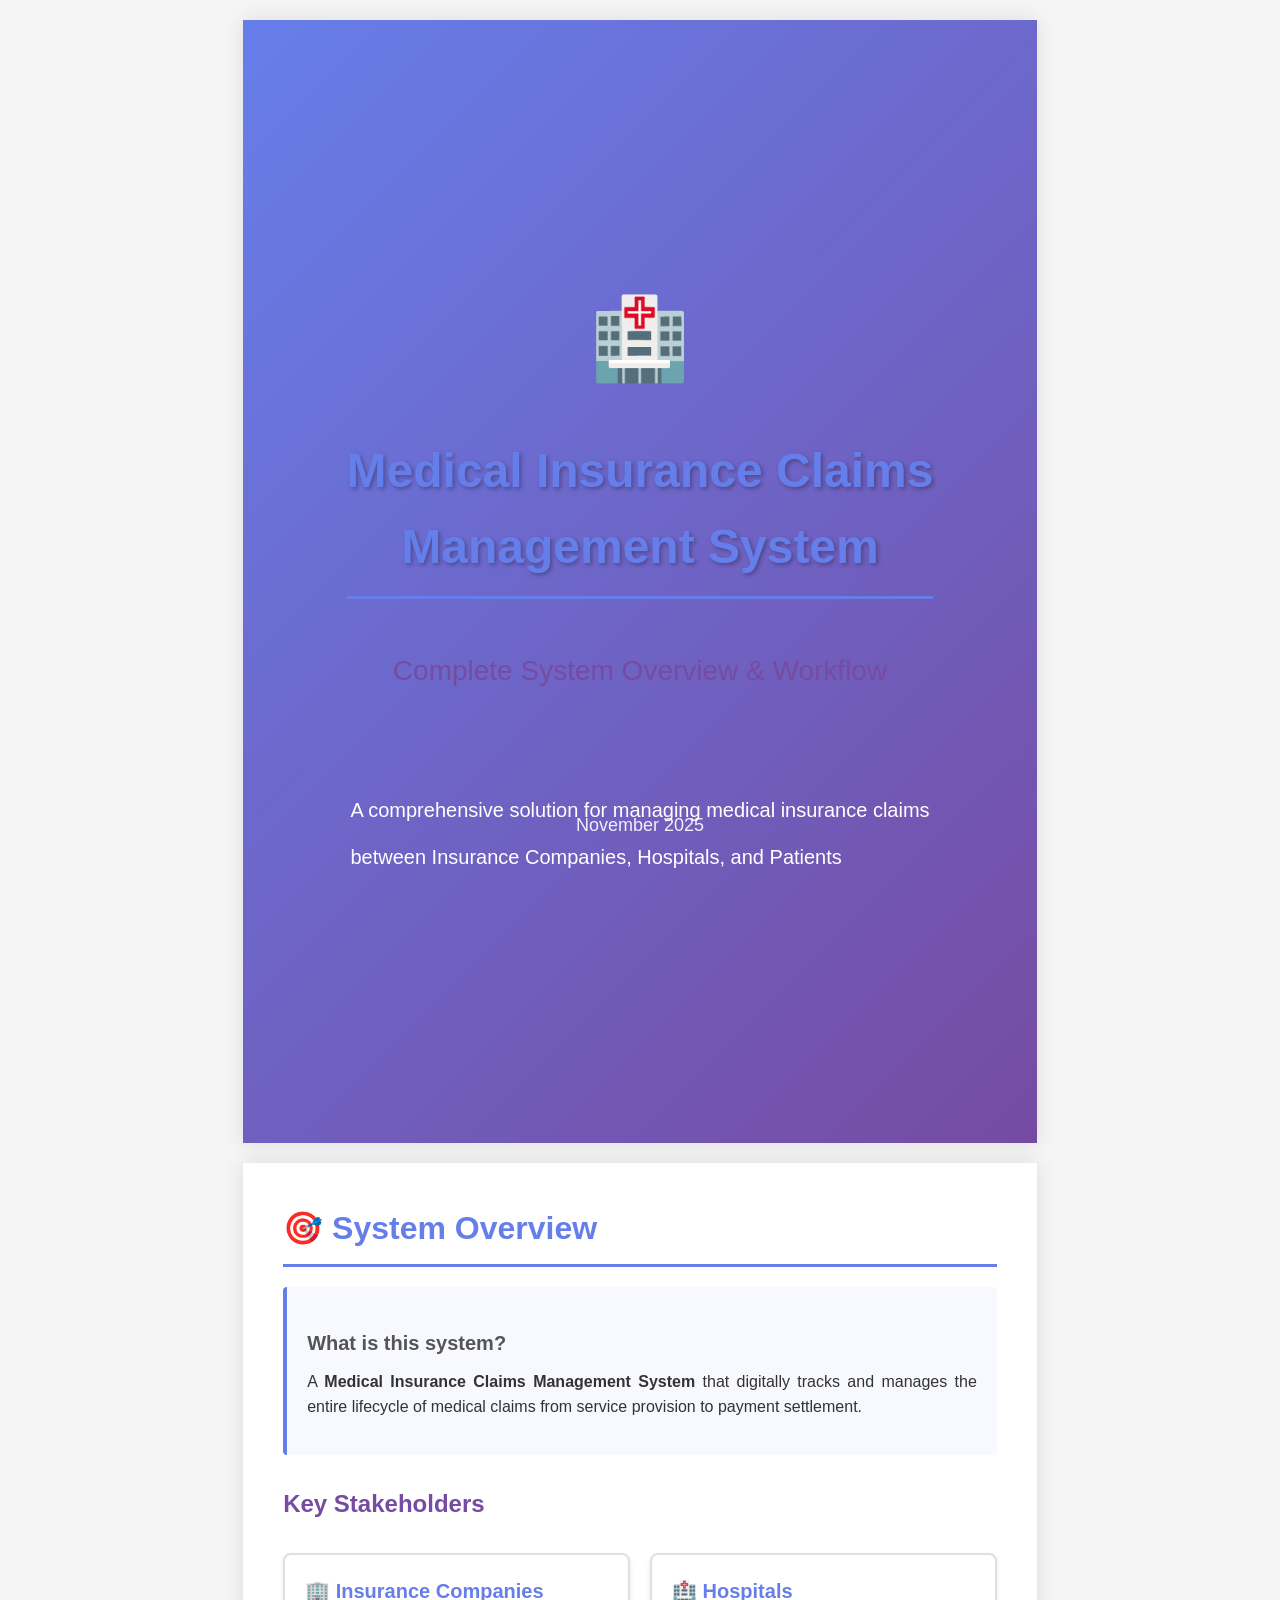
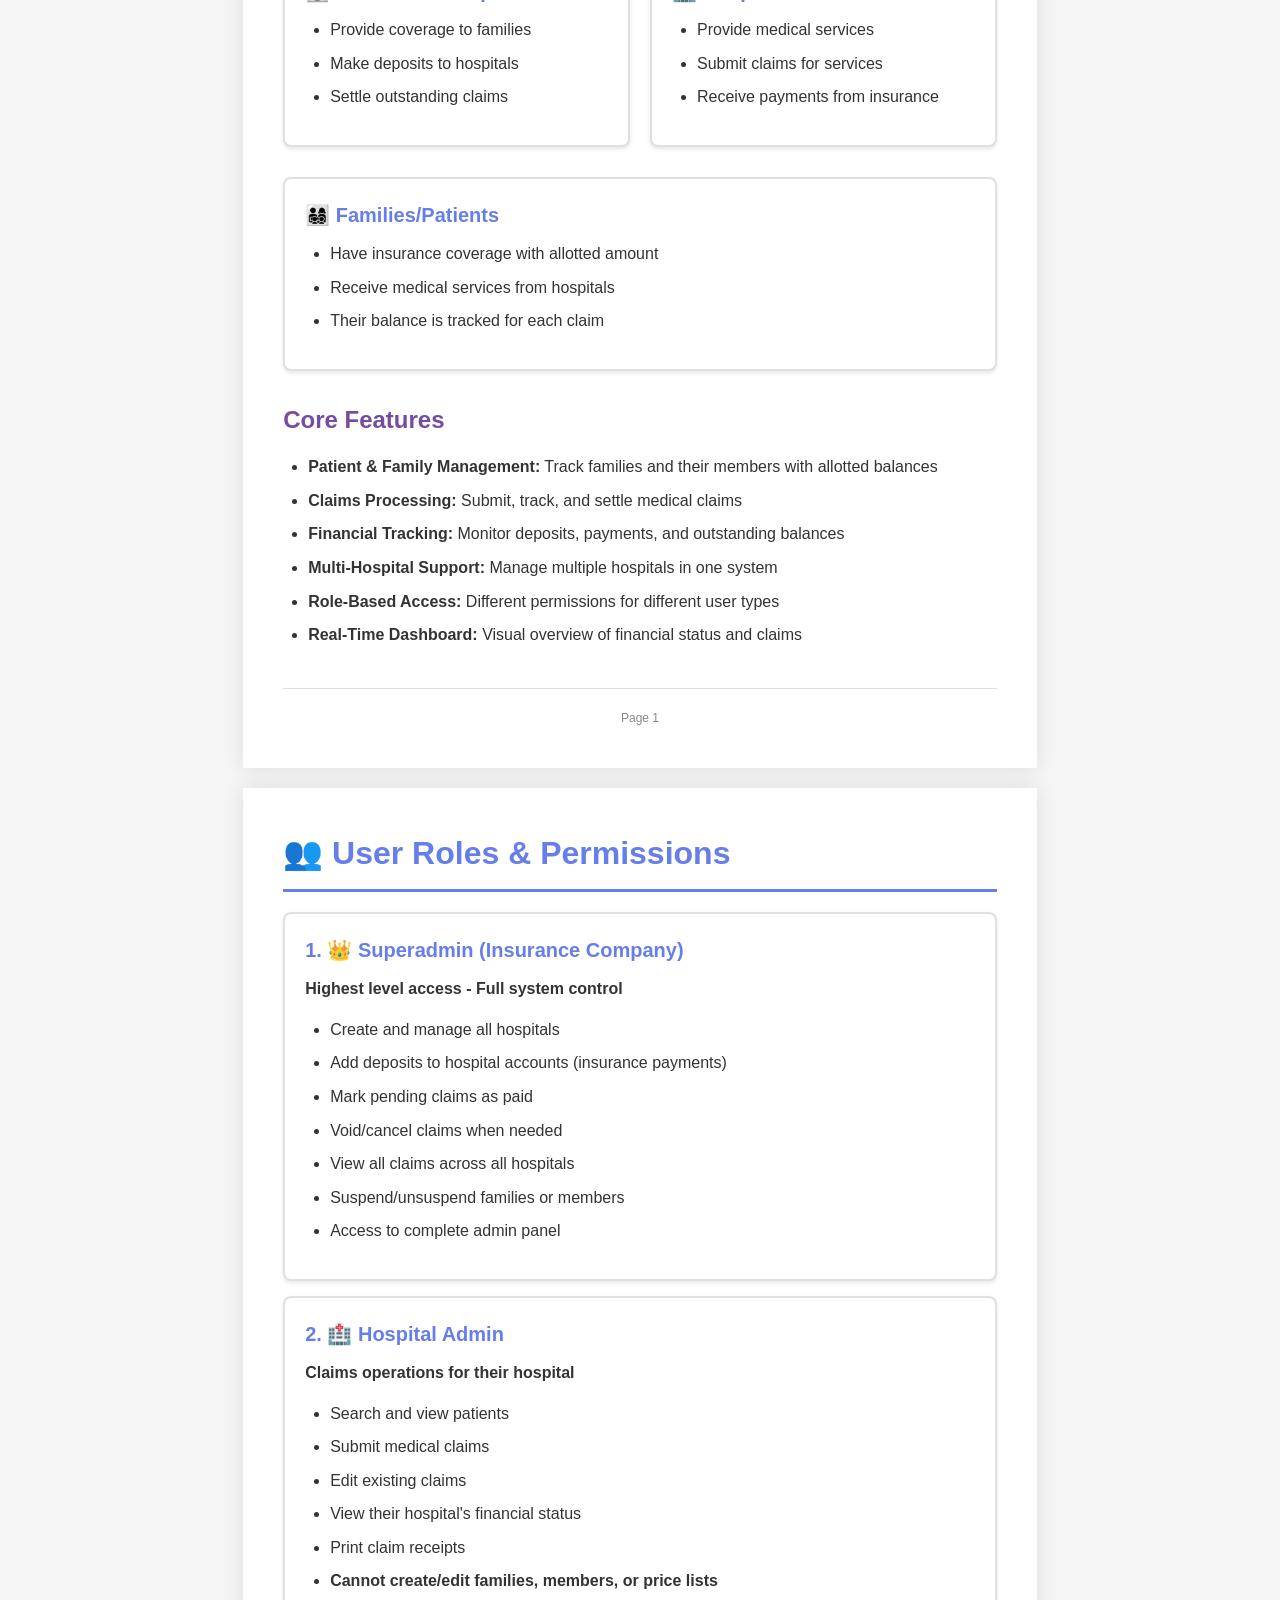
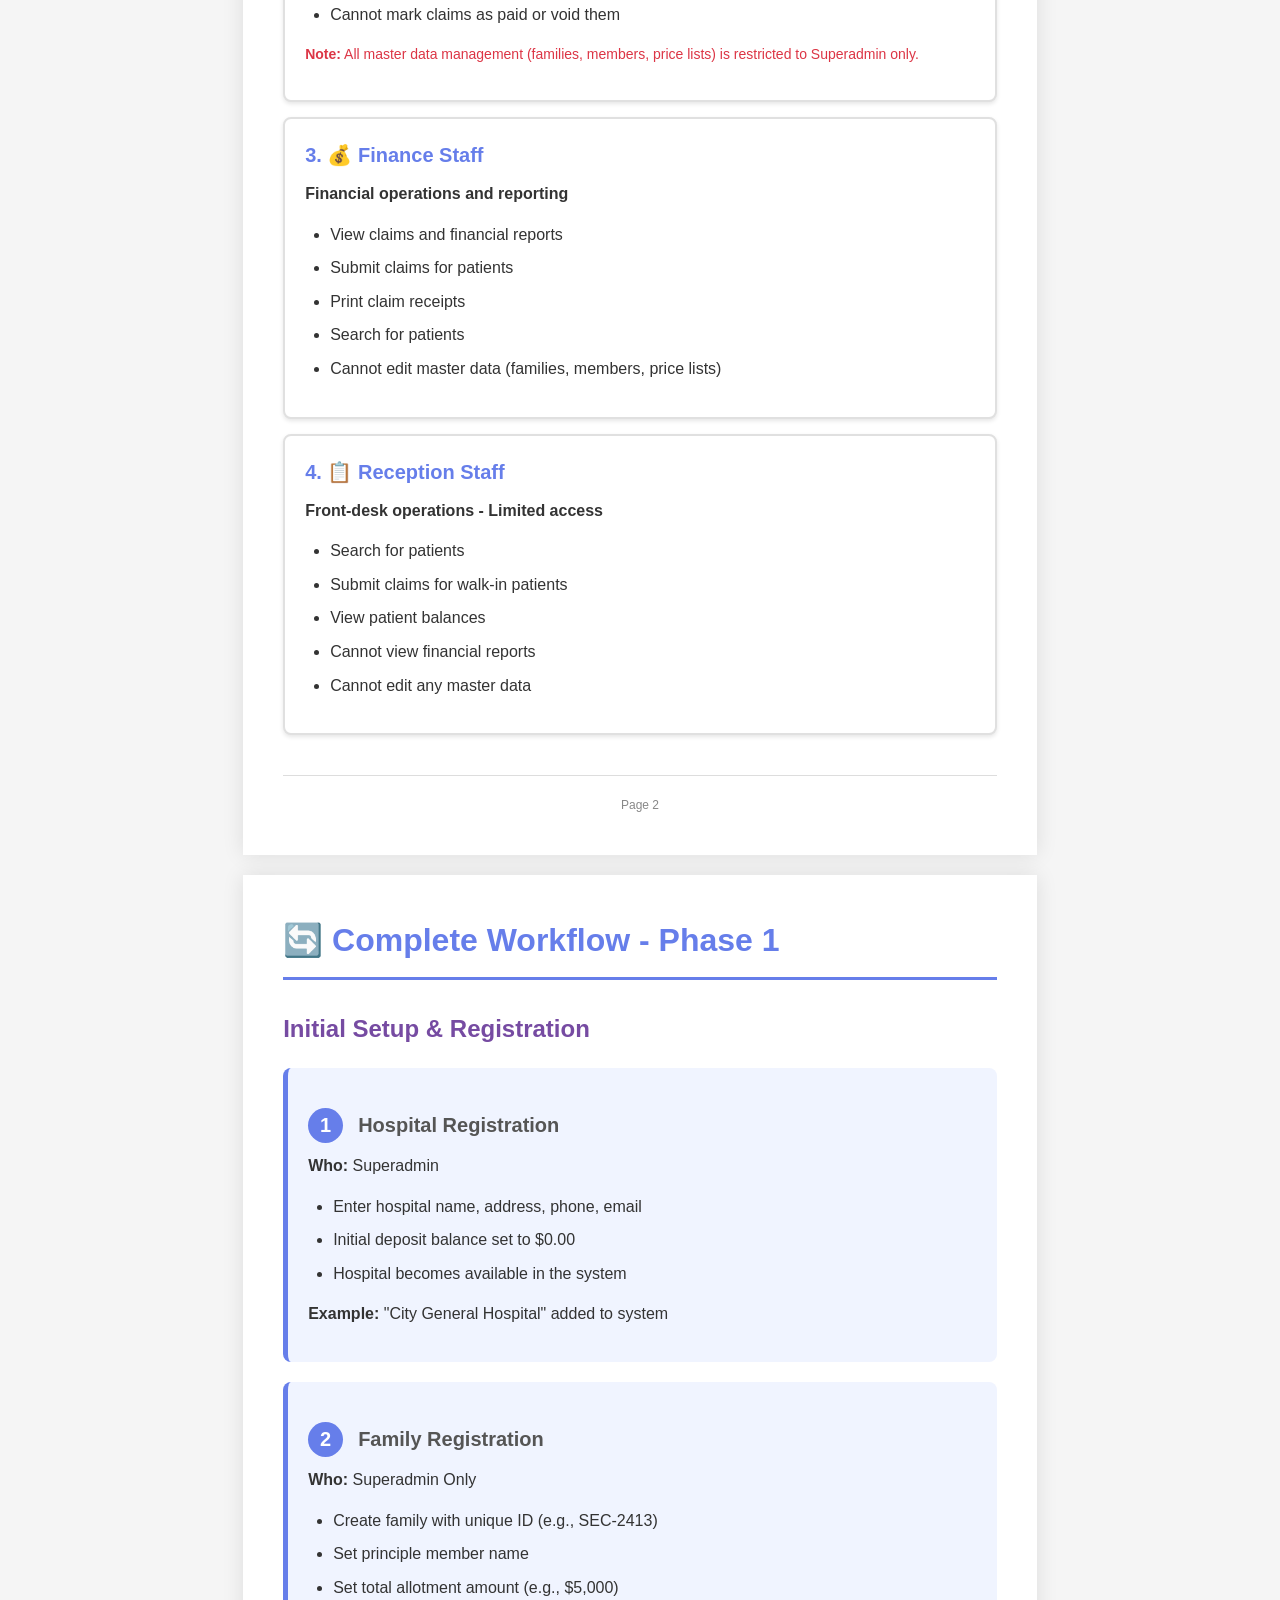
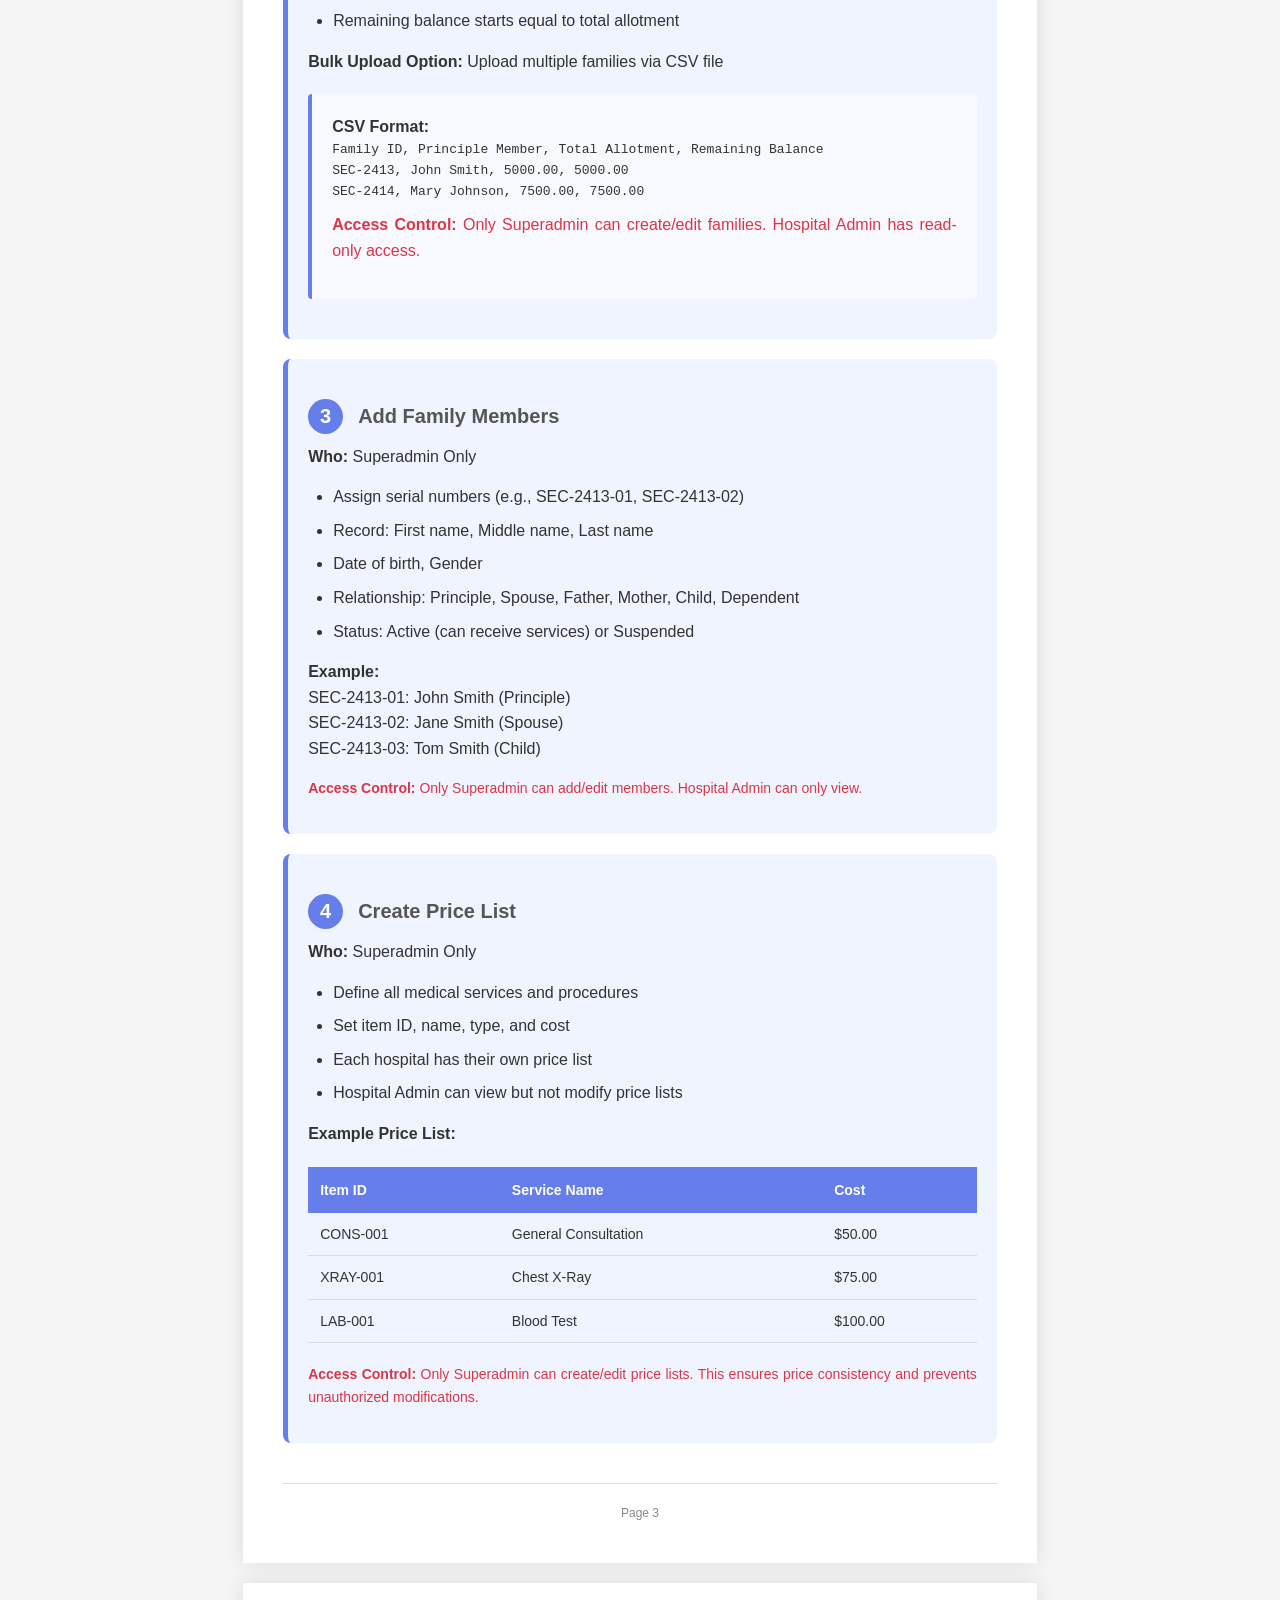
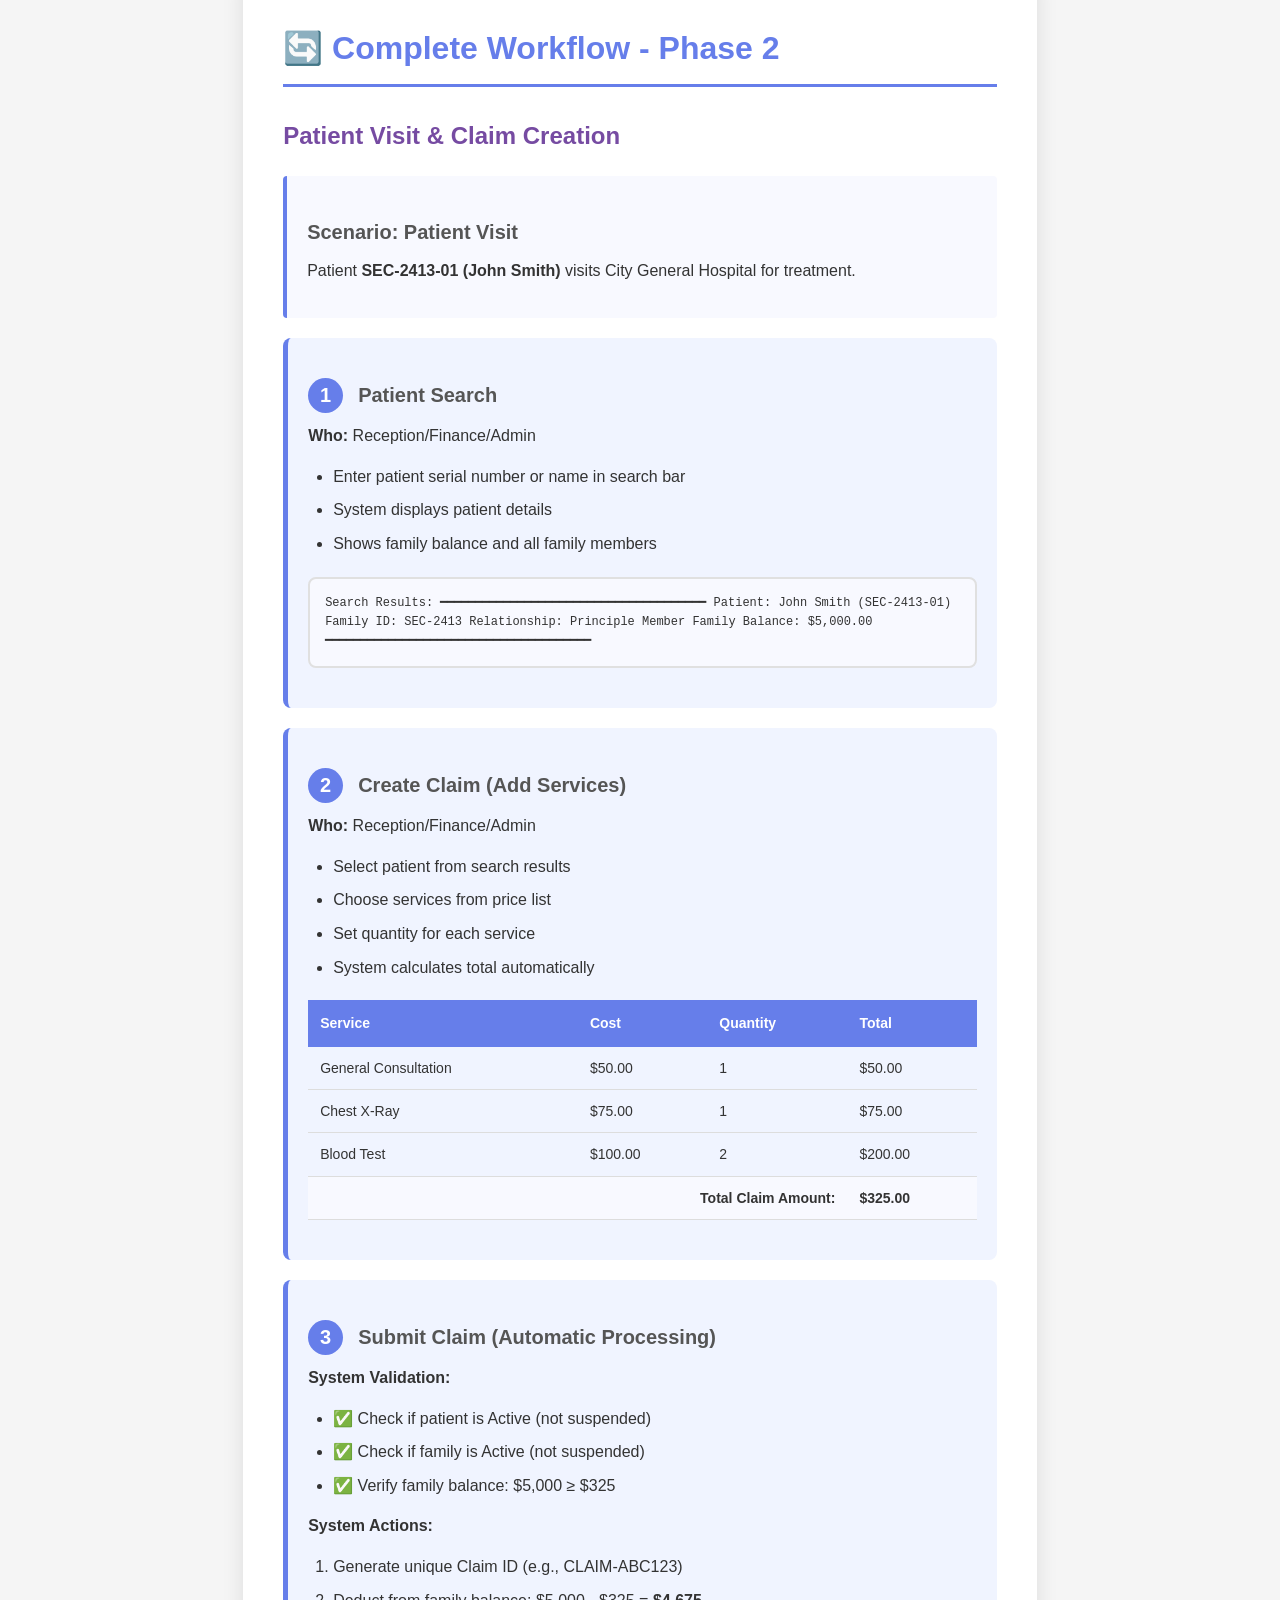
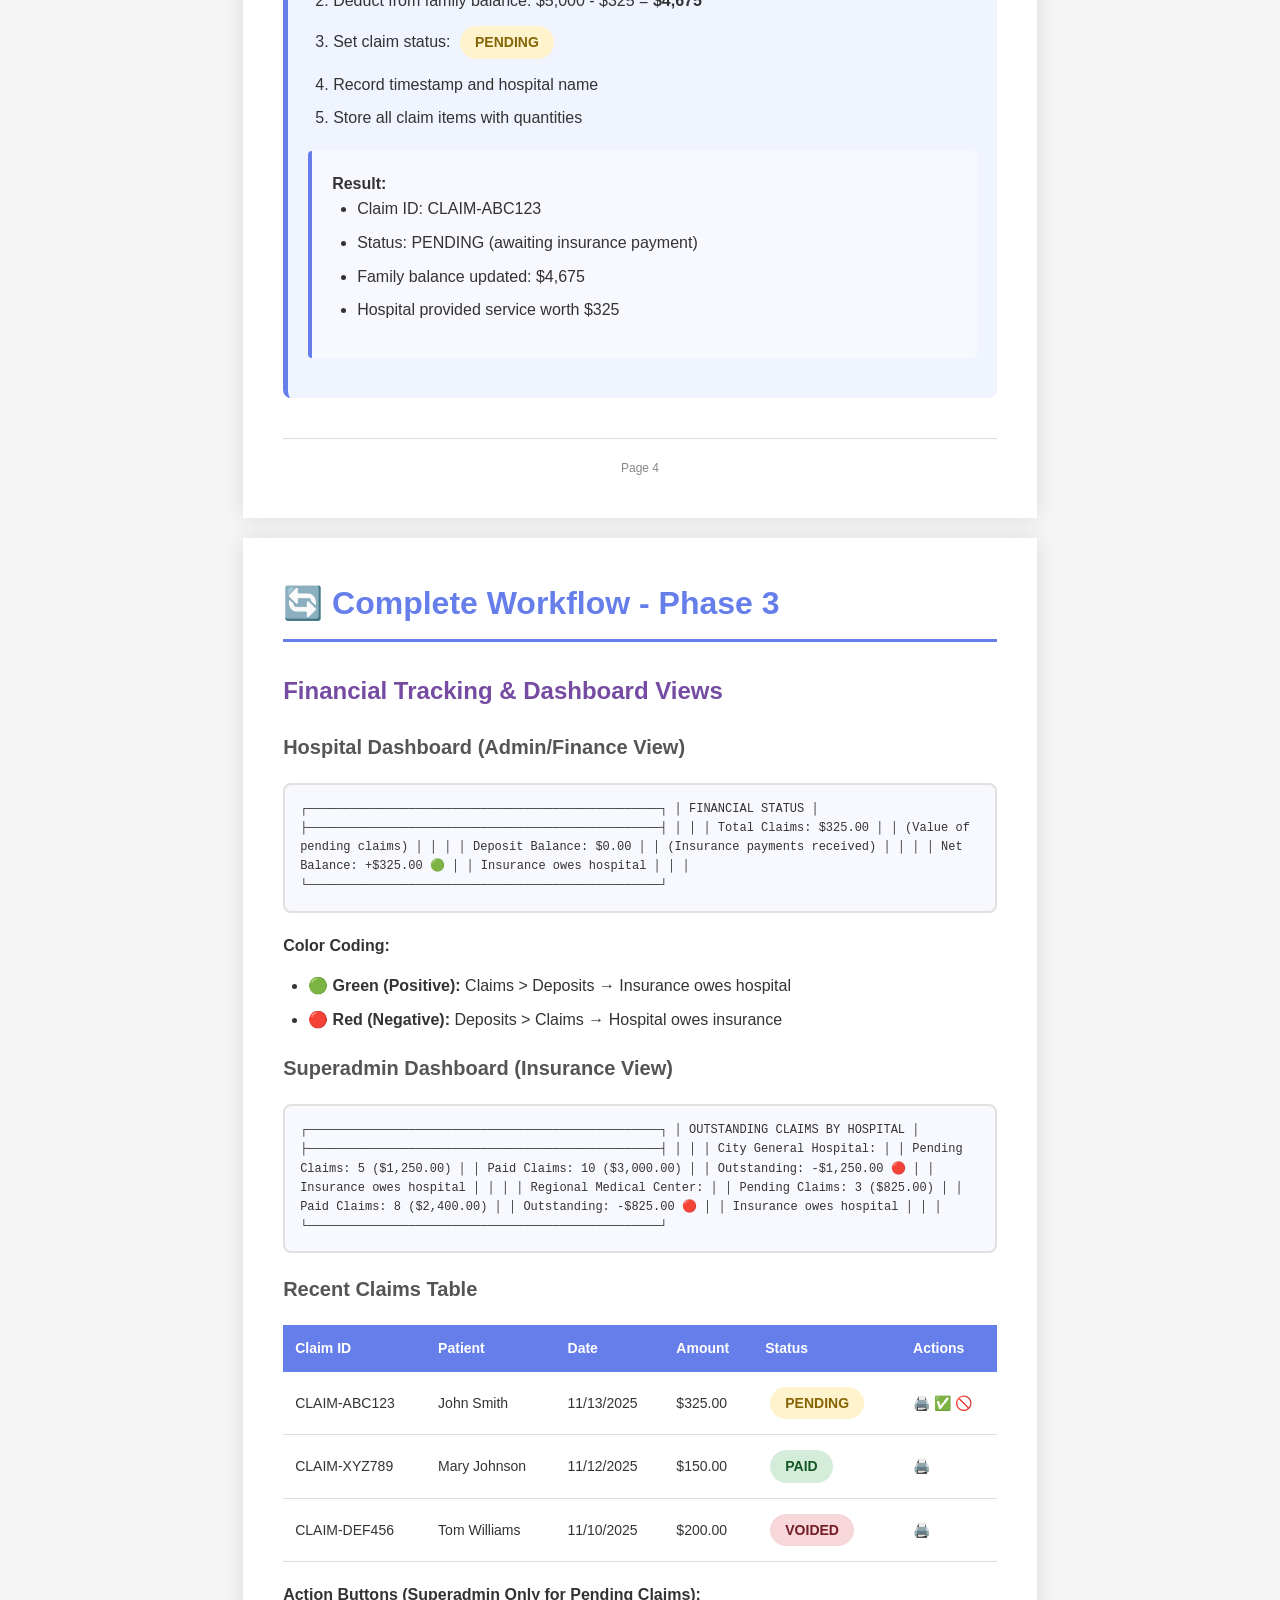
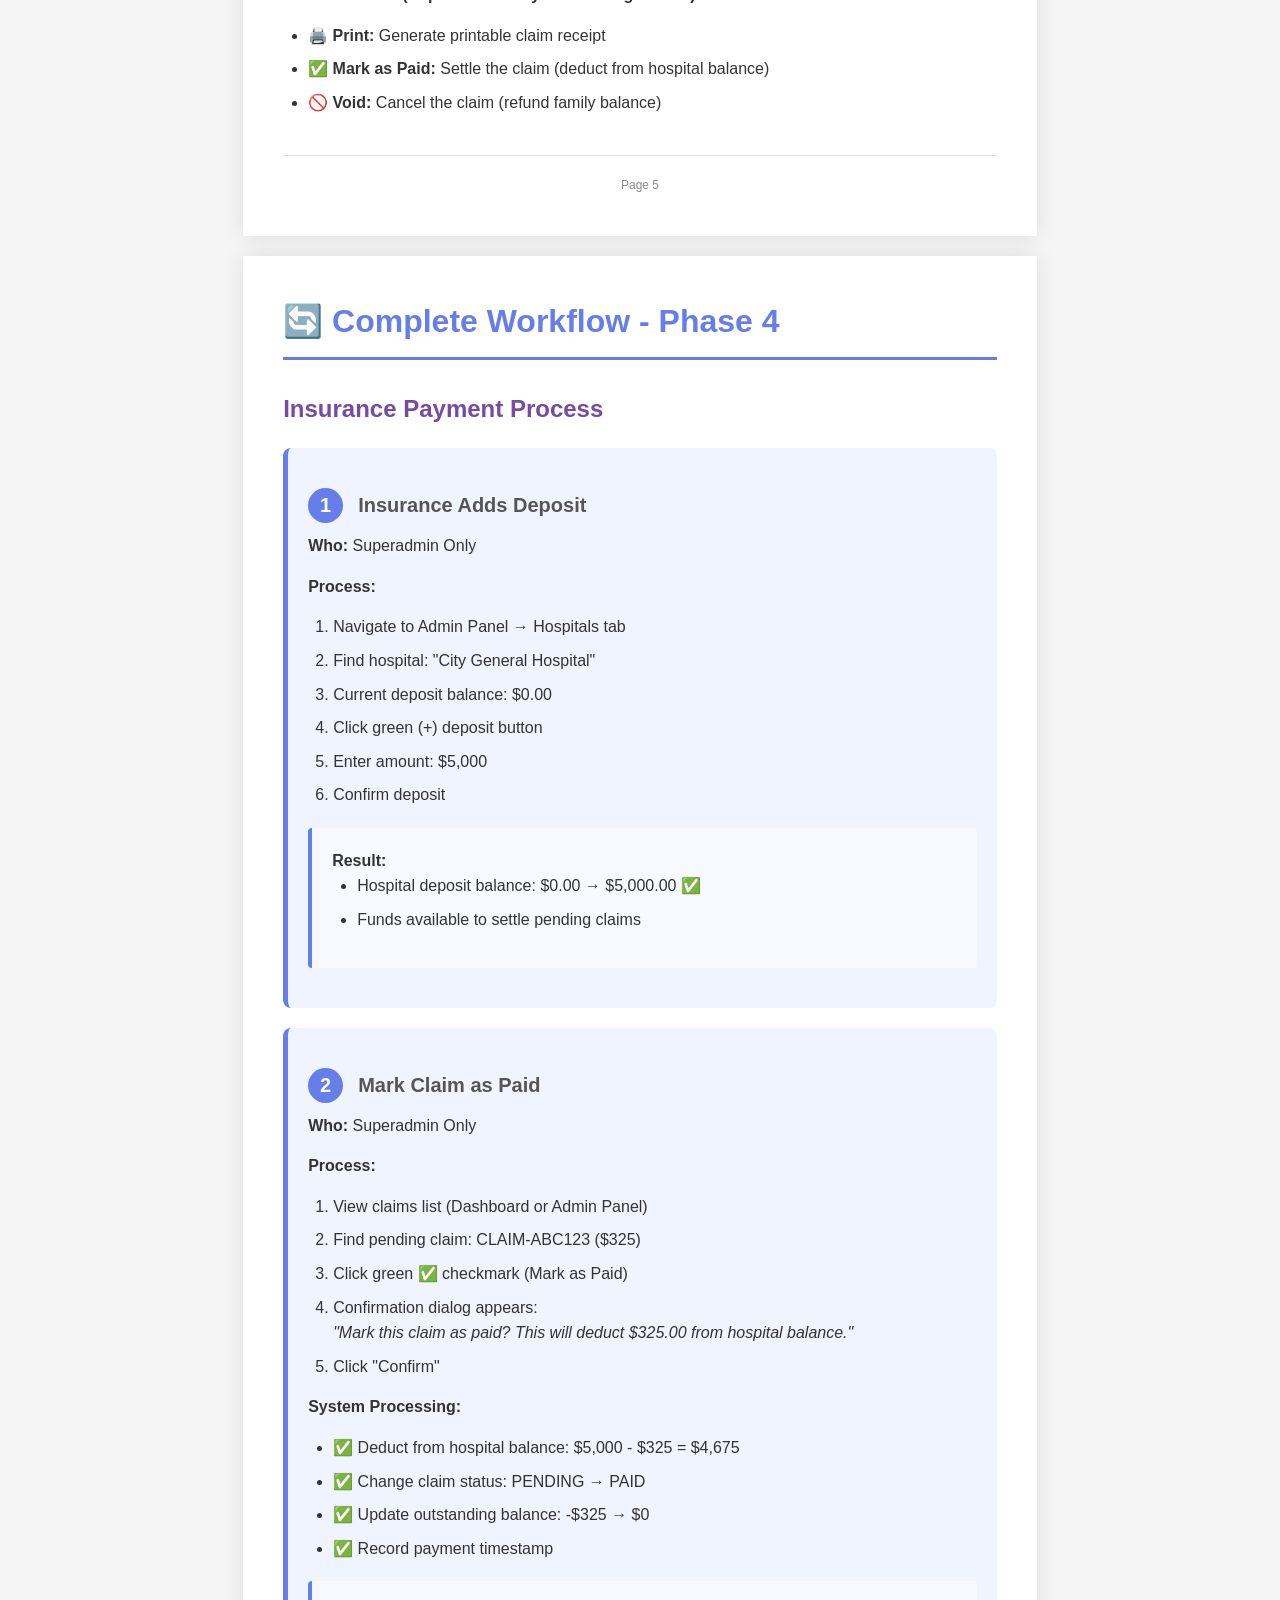
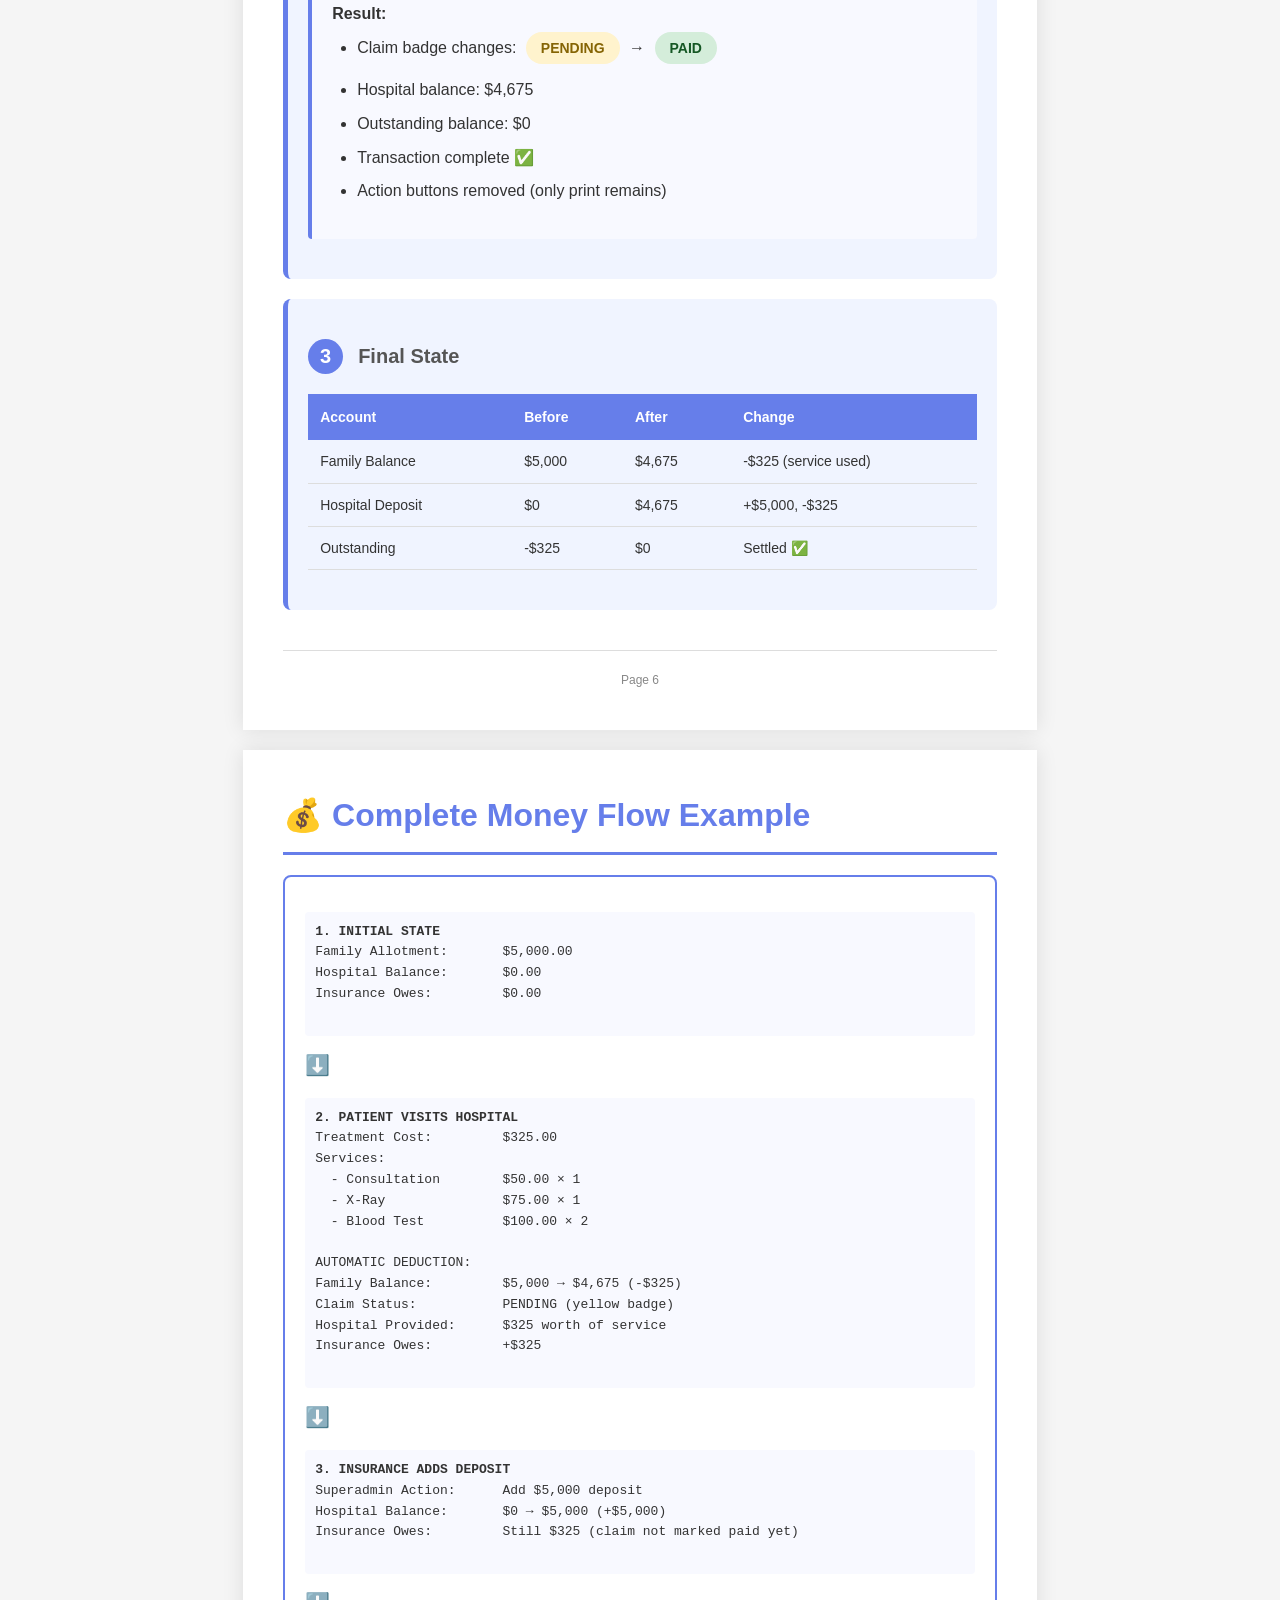
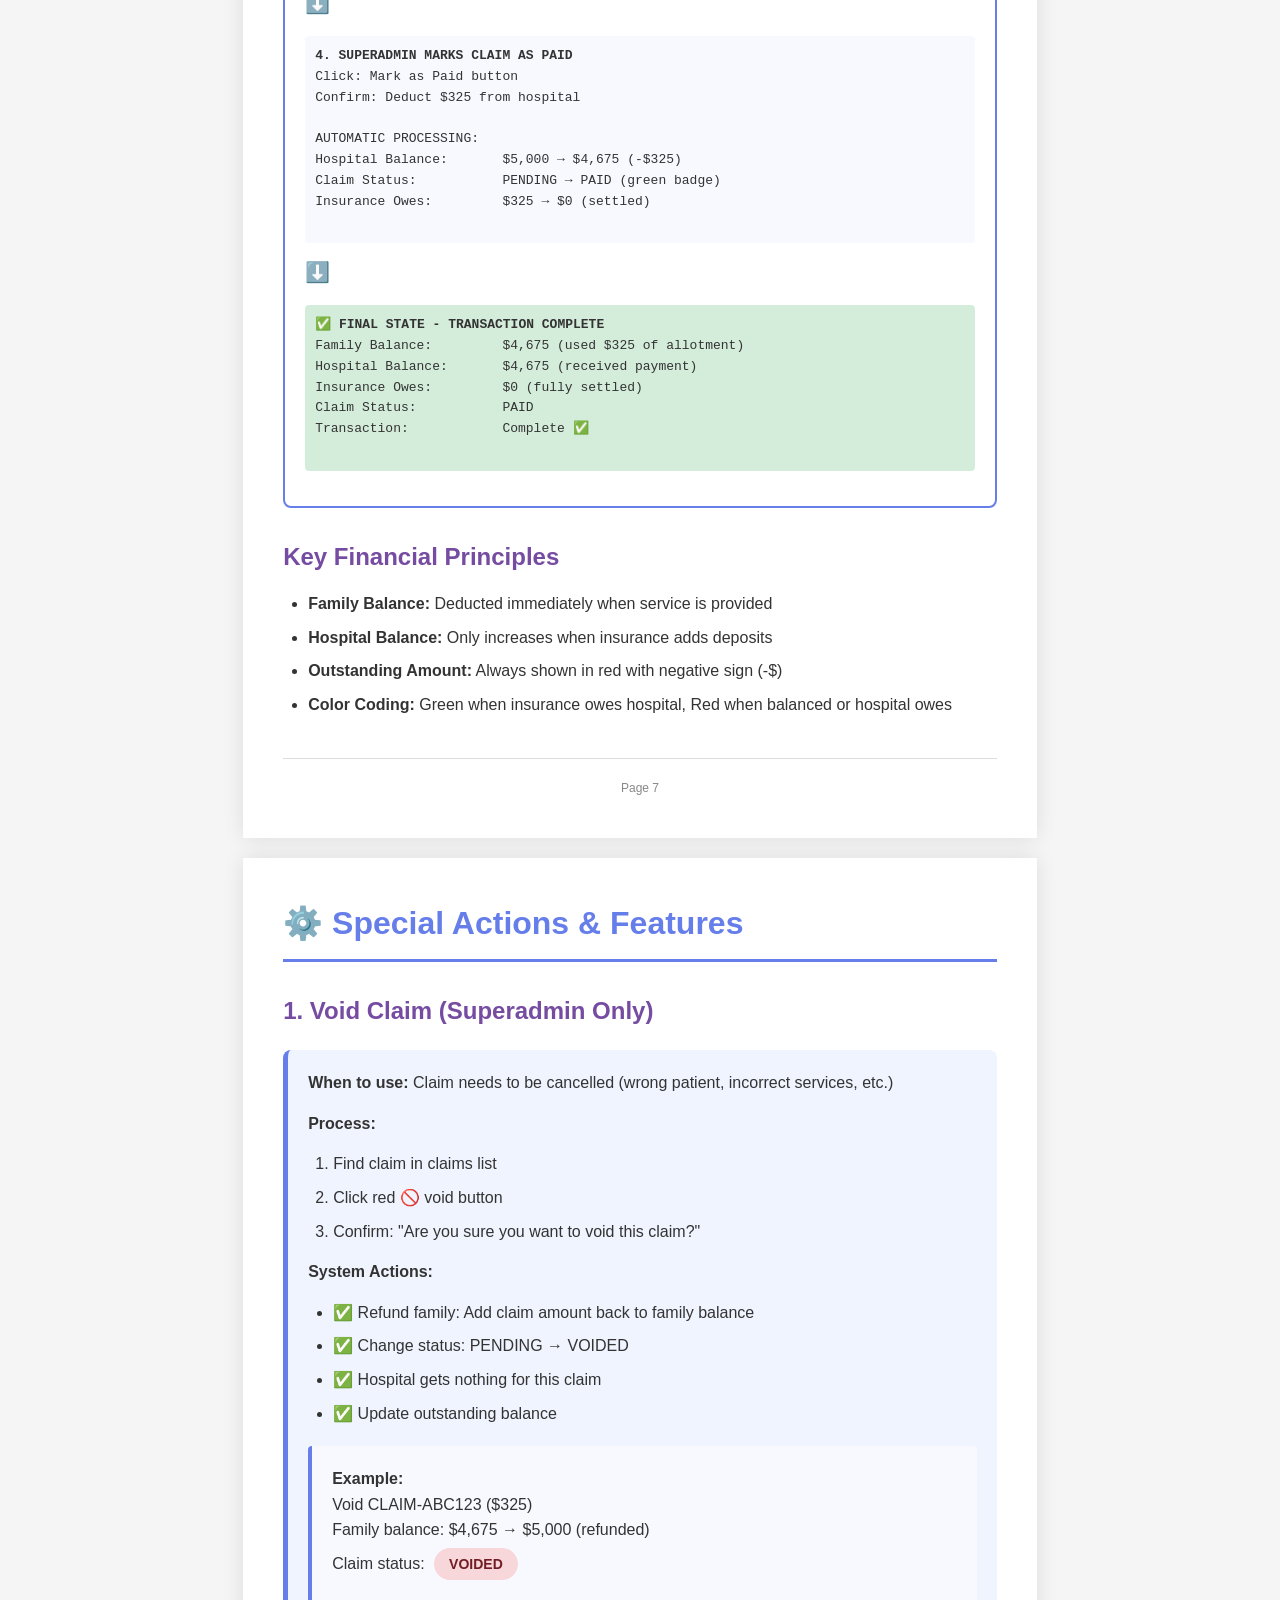
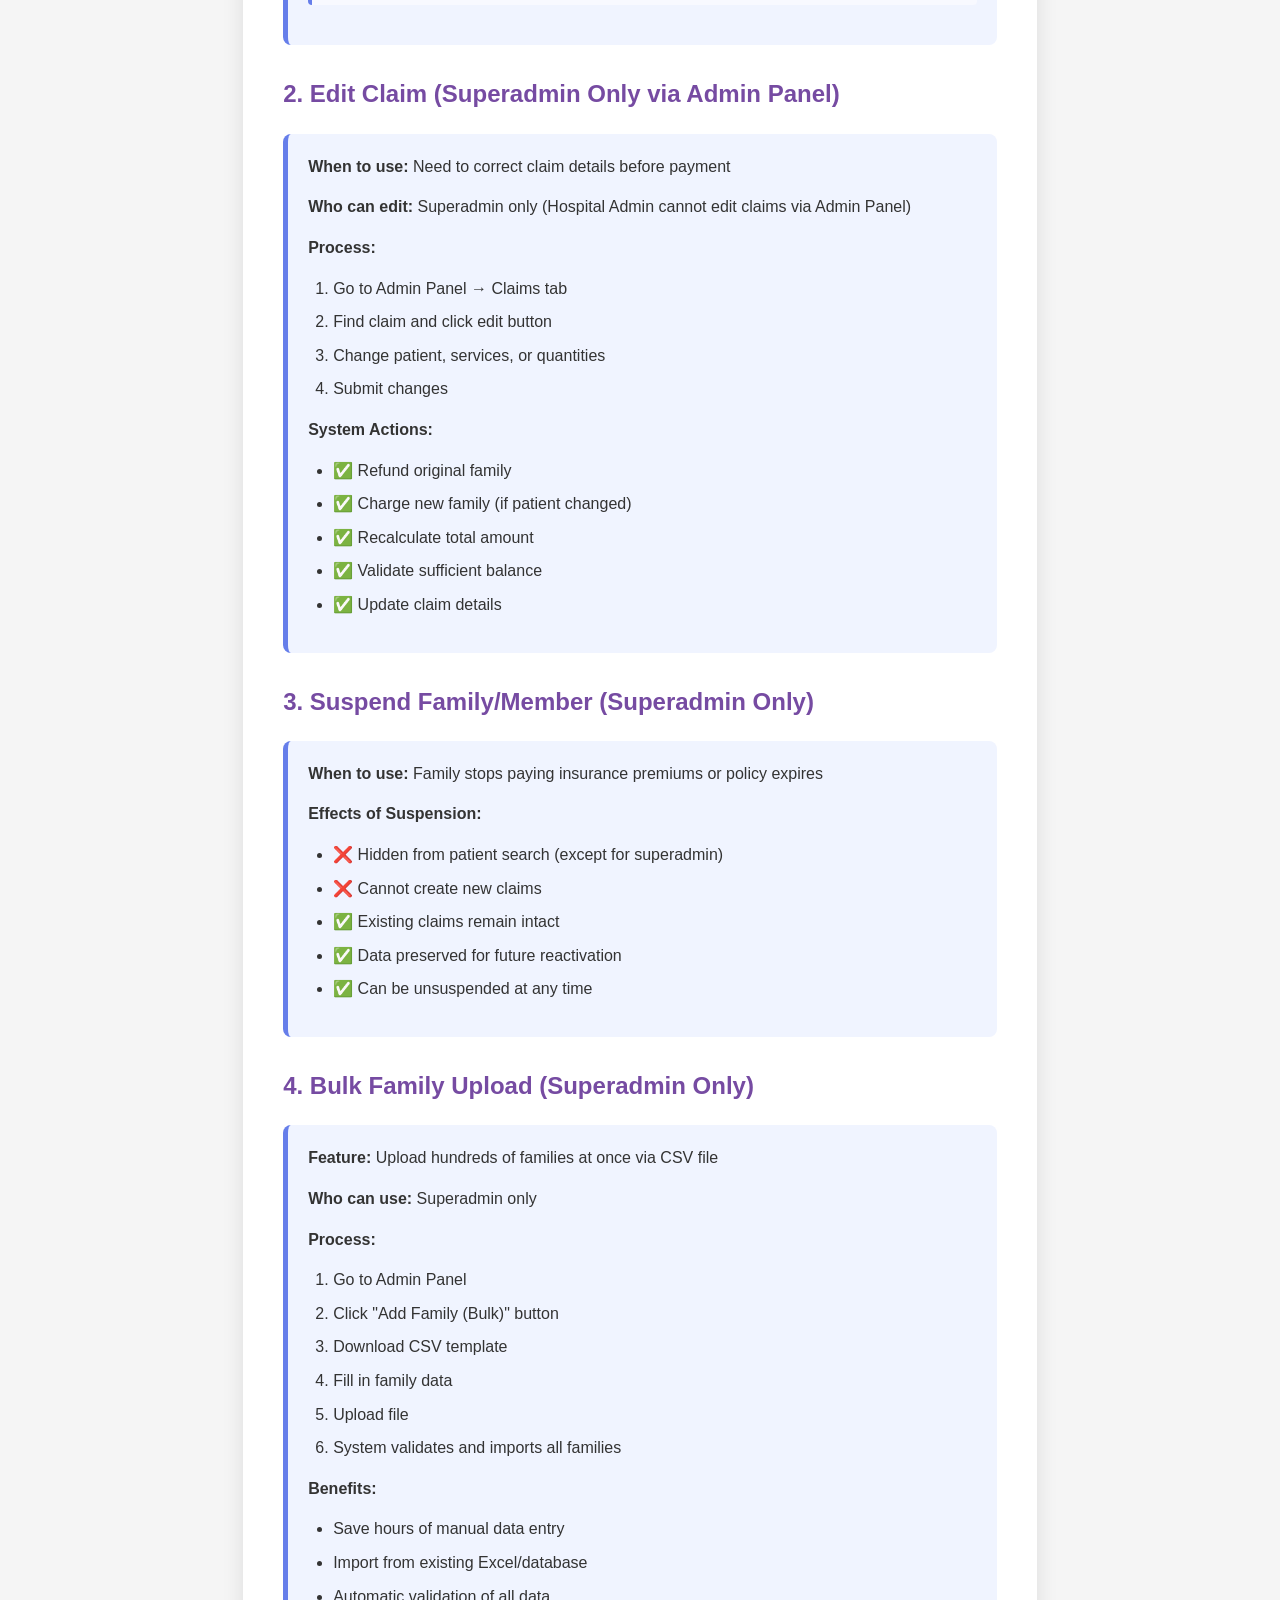
==== frontend/public/Medical_Insurance_System_Presentation.html @ e4f362c4 "auto-commit for 720c9e62-0ac6-4d95-8884-f4bf19e74130" ====
<!DOCTYPE html>
<html lang="en">
<head>
    <meta charset="UTF-8">
    <meta name="viewport" content="width=device-width, initial-scale=1.0">
    <title>Medical Insurance Claims Management System - Presentation</title>
    <style>
        @page {
            size: A4;
            margin: 20mm;
        }
        
        * {
            margin: 0;
            padding: 0;
            box-sizing: border-box;
        }
        
        body {
            font-family: 'Segoe UI', Tahoma, Geneva, Verdana, sans-serif;
            line-height: 1.6;
            color: #333;
            background: #f5f5f5;
        }
        
        .page {
            background: white;
            max-width: 210mm;
            margin: 20px auto;
            padding: 40px;
            box-shadow: 0 0 20px rgba(0,0,0,0.1);
            page-break-after: always;
        }
        
        .cover-page {
            display: flex;
            flex-direction: column;
            justify-content: center;
            align-items: center;
            min-height: 297mm;
            background: linear-gradient(135deg, #667eea 0%, #764ba2 100%);
            color: white;
            text-align: center;
        }
        
        .cover-page h1 {
            font-size: 48px;
            margin-bottom: 20px;
            text-shadow: 2px 2px 4px rgba(0,0,0,0.3);
        }
        
        .cover-page h2 {
            font-size: 28px;
            font-weight: 300;
            margin-bottom: 40px;
        }
        
        .cover-page .icon {
            font-size: 80px;
            margin-bottom: 30px;
        }
        
        .cover-page .date {
            position: absolute;
            bottom: 60px;
            font-size: 18px;
            opacity: 0.9;
        }
        
        h1 {
            color: #667eea;
            font-size: 32px;
            margin-bottom: 20px;
            border-bottom: 3px solid #667eea;
            padding-bottom: 10px;
        }
        
        h2 {
            color: #764ba2;
            font-size: 24px;
            margin-top: 30px;
            margin-bottom: 15px;
        }
        
        h3 {
            color: #555;
            font-size: 20px;
            margin-top: 20px;
            margin-bottom: 10px;
        }
        
        p {
            margin-bottom: 15px;
            text-align: justify;
        }
        
        .highlight-box {
            background: #f8f9ff;
            border-left: 4px solid #667eea;
            padding: 20px;
            margin: 20px 0;
            border-radius: 4px;
        }
        
        .role-card {
            background: white;
            border: 2px solid #e0e0e0;
            border-radius: 8px;
            padding: 20px;
            margin: 15px 0;
            box-shadow: 0 2px 4px rgba(0,0,0,0.1);
        }
        
        .role-card h3 {
            color: #667eea;
            margin-top: 0;
        }
        
        .workflow-step {
            background: #f0f4ff;
            padding: 20px;
            margin: 20px 0;
            border-radius: 8px;
            border-left: 5px solid #667eea;
        }
        
        .workflow-step .step-number {
            display: inline-block;
            background: #667eea;
            color: white;
            width: 35px;
            height: 35px;
            border-radius: 50%;
            text-align: center;
            line-height: 35px;
            font-weight: bold;
            margin-right: 15px;
        }
        
        .status-badge {
            display: inline-block;
            padding: 5px 15px;
            border-radius: 20px;
            font-weight: bold;
            font-size: 14px;
            margin: 5px;
        }
        
        .status-pending {
            background: #fff3cd;
            color: #856404;
        }
        
        .status-paid {
            background: #d4edda;
            color: #155724;
        }
        
        .status-voided {
            background: #f8d7da;
            color: #721c24;
        }
        
        table {
            width: 100%;
            border-collapse: collapse;
            margin: 20px 0;
            font-size: 14px;
        }
        
        th {
            background: #667eea;
            color: white;
            padding: 12px;
            text-align: left;
        }
        
        td {
            padding: 10px 12px;
            border-bottom: 1px solid #ddd;
        }
        
        tr:hover {
            background: #f8f9ff;
        }
        
        .checkmark {
            color: #28a745;
            font-weight: bold;
        }
        
        .crossmark {
            color: #dc3545;
            font-weight: bold;
        }
        
        .money-flow {
            background: #fff;
            border: 2px solid #667eea;
            border-radius: 8px;
            padding: 20px;
            margin: 20px 0;
            font-family: 'Courier New', monospace;
            font-size: 13px;
        }
        
        .money-flow .step {
            margin: 15px 0;
            padding: 10px;
            background: #f8f9ff;
            border-radius: 4px;
        }
        
        .arrow {
            color: #667eea;
            font-size: 20px;
            margin: 10px 0;
        }
        
        ul, ol {
            margin-left: 25px;
            margin-bottom: 15px;
        }
        
        li {
            margin-bottom: 8px;
        }
        
        .footer {
            text-align: center;
            color: #888;
            font-size: 12px;
            margin-top: 40px;
            padding-top: 20px;
            border-top: 1px solid #ddd;
        }
        
        .dashboard-preview {
            background: #f8f9ff;
            border: 2px solid #e0e0e0;
            border-radius: 8px;
            padding: 15px;
            margin: 20px 0;
            font-family: 'Courier New', monospace;
            font-size: 12px;
        }
        
        @media print {
            body {
                background: white;
            }
            .page {
                box-shadow: none;
                margin: 0;
                page-break-after: always;
            }
        }
    </style>
</head>
<body>

<!-- COVER PAGE -->
<div class="page cover-page">
    <div class="icon">🏥</div>
    <h1>Medical Insurance Claims<br/>Management System</h1>
    <h2>Complete System Overview & Workflow</h2>
    <div style="margin-top: 60px; font-size: 20px;">
        <p>A comprehensive solution for managing medical insurance claims</p>
        <p>between Insurance Companies, Hospitals, and Patients</p>
    </div>
    <div class="date">November 2025</div>
</div>

<!-- PAGE 1: OVERVIEW -->
<div class="page">
    <h1>🎯 System Overview</h1>
    
    <div class="highlight-box">
        <h3>What is this system?</h3>
        <p>A <strong>Medical Insurance Claims Management System</strong> that digitally tracks and manages the entire lifecycle of medical claims from service provision to payment settlement.</p>
    </div>
    
    <h2>Key Stakeholders</h2>
    
    <div style="display: grid; grid-template-columns: 1fr 1fr; gap: 20px;">
        <div class="role-card">
            <h3>🏢 Insurance Companies</h3>
            <ul>
                <li>Provide coverage to families</li>
                <li>Make deposits to hospitals</li>
                <li>Settle outstanding claims</li>
            </ul>
        </div>
        
        <div class="role-card">
            <h3>🏥 Hospitals</h3>
            <ul>
                <li>Provide medical services</li>
                <li>Submit claims for services</li>
                <li>Receive payments from insurance</li>
            </ul>
        </div>
    </div>
    
    <div class="role-card">
        <h3>👨‍👩‍👧‍👦 Families/Patients</h3>
        <ul>
            <li>Have insurance coverage with allotted amount</li>
            <li>Receive medical services from hospitals</li>
            <li>Their balance is tracked for each claim</li>
        </ul>
    </div>
    
    <h2>Core Features</h2>
    <ul>
        <li><strong>Patient & Family Management:</strong> Track families and their members with allotted balances</li>
        <li><strong>Claims Processing:</strong> Submit, track, and settle medical claims</li>
        <li><strong>Financial Tracking:</strong> Monitor deposits, payments, and outstanding balances</li>
        <li><strong>Multi-Hospital Support:</strong> Manage multiple hospitals in one system</li>
        <li><strong>Role-Based Access:</strong> Different permissions for different user types</li>
        <li><strong>Real-Time Dashboard:</strong> Visual overview of financial status and claims</li>
    </ul>
    
    <div class="footer">Page 1</div>
</div>

<!-- PAGE 2: USER ROLES -->
<div class="page">
    <h1>👥 User Roles & Permissions</h1>
    
    <div class="role-card">
        <h3>1. 👑 Superadmin (Insurance Company)</h3>
        <p><strong>Highest level access - Full system control</strong></p>
        <ul>
            <li>Create and manage all hospitals</li>
            <li>Add deposits to hospital accounts (insurance payments)</li>
            <li>Mark pending claims as paid</li>
            <li>Void/cancel claims when needed</li>
            <li>View all claims across all hospitals</li>
            <li>Suspend/unsuspend families or members</li>
            <li>Access to complete admin panel</li>
        </ul>
    </div>
    
    <div class="role-card">
        <h3>2. 🏥 Hospital Admin</h3>
        <p><strong>Claims operations for their hospital</strong></p>
        <ul>
            <li>Search and view patients</li>
            <li>Submit medical claims</li>
            <li>Edit existing claims</li>
            <li>View their hospital's financial status</li>
            <li>Print claim receipts</li>
            <li><strong>Cannot create/edit families, members, or price lists</strong></li>
            <li>Cannot mark claims as paid or void them</li>
        </ul>
        <p style="color: #dc3545; font-size: 14px; margin-top: 10px;"><strong>Note:</strong> All master data management (families, members, price lists) is restricted to Superadmin only.</p>
    </div>
    
    <div class="role-card">
        <h3>3. 💰 Finance Staff</h3>
        <p><strong>Financial operations and reporting</strong></p>
        <ul>
            <li>View claims and financial reports</li>
            <li>Submit claims for patients</li>
            <li>Print claim receipts</li>
            <li>Search for patients</li>
            <li>Cannot edit master data (families, members, price lists)</li>
        </ul>
    </div>
    
    <div class="role-card">
        <h3>4. 📋 Reception Staff</h3>
        <p><strong>Front-desk operations - Limited access</strong></p>
        <ul>
            <li>Search for patients</li>
            <li>Submit claims for walk-in patients</li>
            <li>View patient balances</li>
            <li>Cannot view financial reports</li>
            <li>Cannot edit any master data</li>
        </ul>
    </div>
    
    <div class="footer">Page 2</div>
</div>

<!-- PAGE 3: WORKFLOW PHASE 1 -->
<div class="page">
    <h1>🔄 Complete Workflow - Phase 1</h1>
    <h2>Initial Setup & Registration</h2>
    
    <div class="workflow-step">
        <h3><span class="step-number">1</span>Hospital Registration</h3>
        <p><strong>Who:</strong> Superadmin</p>
        <ul>
            <li>Enter hospital name, address, phone, email</li>
            <li>Initial deposit balance set to $0.00</li>
            <li>Hospital becomes available in the system</li>
        </ul>
        <p><strong>Example:</strong> "City General Hospital" added to system</p>
    </div>
    
    <div class="workflow-step">
        <h3><span class="step-number">2</span>Family Registration</h3>
        <p><strong>Who:</strong> Superadmin Only</p>
        <ul>
            <li>Create family with unique ID (e.g., SEC-2413)</li>
            <li>Set principle member name</li>
            <li>Set total allotment amount (e.g., $5,000)</li>
            <li>Remaining balance starts equal to total allotment</li>
        </ul>
        <p><strong>Bulk Upload Option:</strong> Upload multiple families via CSV file</p>
        <div class="highlight-box">
            <strong>CSV Format:</strong>
            <pre>Family ID, Principle Member, Total Allotment, Remaining Balance
SEC-2413, John Smith, 5000.00, 5000.00
SEC-2414, Mary Johnson, 7500.00, 7500.00</pre>
            <p style="color: #dc3545; margin-top: 10px;"><strong>Access Control:</strong> Only Superadmin can create/edit families. Hospital Admin has read-only access.</p>
        </div>
    </div>
    
    <div class="workflow-step">
        <h3><span class="step-number">3</span>Add Family Members</h3>
        <p><strong>Who:</strong> Superadmin Only</p>
        <ul>
            <li>Assign serial numbers (e.g., SEC-2413-01, SEC-2413-02)</li>
            <li>Record: First name, Middle name, Last name</li>
            <li>Date of birth, Gender</li>
            <li>Relationship: Principle, Spouse, Father, Mother, Child, Dependent</li>
            <li>Status: Active (can receive services) or Suspended</li>
        </ul>
        <p><strong>Example:</strong><br/>
        SEC-2413-01: John Smith (Principle)<br/>
        SEC-2413-02: Jane Smith (Spouse)<br/>
        SEC-2413-03: Tom Smith (Child)</p>
        <p style="color: #dc3545; font-size: 14px; margin-top: 10px;"><strong>Access Control:</strong> Only Superadmin can add/edit members. Hospital Admin can only view.</p>
    </div>
    
    <div class="workflow-step">
        <h3><span class="step-number">4</span>Create Price List</h3>
        <p><strong>Who:</strong> Superadmin Only</p>
        <ul>
            <li>Define all medical services and procedures</li>
            <li>Set item ID, name, type, and cost</li>
            <li>Each hospital has their own price list</li>
            <li>Hospital Admin can view but not modify price lists</li>
        </ul>
        <p><strong>Example Price List:</strong></p>
        <table>
            <tr>
                <th>Item ID</th>
                <th>Service Name</th>
                <th>Cost</th>
            </tr>
            <tr>
                <td>CONS-001</td>
                <td>General Consultation</td>
                <td>$50.00</td>
            </tr>
            <tr>
                <td>XRAY-001</td>
                <td>Chest X-Ray</td>
                <td>$75.00</td>
            </tr>
            <tr>
                <td>LAB-001</td>
                <td>Blood Test</td>
                <td>$100.00</td>
            </tr>
        </table>
        <p style="color: #dc3545; font-size: 14px; margin-top: 10px;"><strong>Access Control:</strong> Only Superadmin can create/edit price lists. This ensures price consistency and prevents unauthorized modifications.</p>
    </div>
    
    <div class="footer">Page 3</div>
</div>

<!-- PAGE 4: WORKFLOW PHASE 2 -->
<div class="page">
    <h1>🔄 Complete Workflow - Phase 2</h1>
    <h2>Patient Visit & Claim Creation</h2>
    
    <div class="highlight-box">
        <h3>Scenario: Patient Visit</h3>
        <p>Patient <strong>SEC-2413-01 (John Smith)</strong> visits City General Hospital for treatment.</p>
    </div>
    
    <div class="workflow-step">
        <h3><span class="step-number">1</span>Patient Search</h3>
        <p><strong>Who:</strong> Reception/Finance/Admin</p>
        <ul>
            <li>Enter patient serial number or name in search bar</li>
            <li>System displays patient details</li>
            <li>Shows family balance and all family members</li>
        </ul>
        <div class="dashboard-preview">
Search Results:
━━━━━━━━━━━━━━━━━━━━━━━━━━━━━━━━━━━━━━
Patient: John Smith (SEC-2413-01)
Family ID: SEC-2413
Relationship: Principle Member
Family Balance: $5,000.00
━━━━━━━━━━━━━━━━━━━━━━━━━━━━━━━━━━━━━━
        </div>
    </div>
    
    <div class="workflow-step">
        <h3><span class="step-number">2</span>Create Claim (Add Services)</h3>
        <p><strong>Who:</strong> Reception/Finance/Admin</p>
        <ul>
            <li>Select patient from search results</li>
            <li>Choose services from price list</li>
            <li>Set quantity for each service</li>
            <li>System calculates total automatically</li>
        </ul>
        
        <table>
            <tr>
                <th>Service</th>
                <th>Cost</th>
                <th>Quantity</th>
                <th>Total</th>
            </tr>
            <tr>
                <td>General Consultation</td>
                <td>$50.00</td>
                <td>1</td>
                <td>$50.00</td>
            </tr>
            <tr>
                <td>Chest X-Ray</td>
                <td>$75.00</td>
                <td>1</td>
                <td>$75.00</td>
            </tr>
            <tr>
                <td>Blood Test</td>
                <td>$100.00</td>
                <td>2</td>
                <td>$200.00</td>
            </tr>
            <tr style="background: #f8f9ff; font-weight: bold;">
                <td colspan="3" style="text-align: right;">Total Claim Amount:</td>
                <td>$325.00</td>
            </tr>
        </table>
    </div>
    
    <div class="workflow-step">
        <h3><span class="step-number">3</span>Submit Claim (Automatic Processing)</h3>
        <p><strong>System Validation:</strong></p>
        <ul>
            <li>✅ Check if patient is Active (not suspended)</li>
            <li>✅ Check if family is Active (not suspended)</li>
            <li>✅ Verify family balance: $5,000 ≥ $325</li>
        </ul>
        
        <p><strong>System Actions:</strong></p>
        <ol>
            <li>Generate unique Claim ID (e.g., CLAIM-ABC123)</li>
            <li>Deduct from family balance: $5,000 - $325 = <strong>$4,675</strong></li>
            <li>Set claim status: <span class="status-badge status-pending">PENDING</span></li>
            <li>Record timestamp and hospital name</li>
            <li>Store all claim items with quantities</li>
        </ol>
        
        <div class="highlight-box">
            <strong>Result:</strong>
            <ul>
                <li>Claim ID: CLAIM-ABC123</li>
                <li>Status: PENDING (awaiting insurance payment)</li>
                <li>Family balance updated: $4,675</li>
                <li>Hospital provided service worth $325</li>
            </ul>
        </div>
    </div>
    
    <div class="footer">Page 4</div>
</div>

<!-- PAGE 5: WORKFLOW PHASE 3 -->
<div class="page">
    <h1>🔄 Complete Workflow - Phase 3</h1>
    <h2>Financial Tracking & Dashboard Views</h2>
    
    <h3>Hospital Dashboard (Admin/Finance View)</h3>
    <div class="dashboard-preview">
┌─────────────────────────────────────────────────┐
│         FINANCIAL STATUS                        │
├─────────────────────────────────────────────────┤
│                                                 │
│  Total Claims:        $325.00                  │
│  (Value of pending claims)                     │
│                                                 │
│  Deposit Balance:     $0.00                    │
│  (Insurance payments received)                 │
│                                                 │
│  Net Balance:         +$325.00  🟢             │
│  Insurance owes hospital                       │
│                                                 │
└─────────────────────────────────────────────────┘
    </div>
    
    <p><strong>Color Coding:</strong></p>
    <ul>
        <li>🟢 <strong>Green (Positive):</strong> Claims > Deposits → Insurance owes hospital</li>
        <li>🔴 <strong>Red (Negative):</strong> Deposits > Claims → Hospital owes insurance</li>
    </ul>
    
    <h3>Superadmin Dashboard (Insurance View)</h3>
    <div class="dashboard-preview">
┌─────────────────────────────────────────────────┐
│      OUTSTANDING CLAIMS BY HOSPITAL             │
├─────────────────────────────────────────────────┤
│                                                 │
│  City General Hospital:                        │
│    Pending Claims: 5 ($1,250.00)              │
│    Paid Claims: 10 ($3,000.00)                │
│    Outstanding: -$1,250.00  🔴                │
│    Insurance owes hospital                     │
│                                                 │
│  Regional Medical Center:                      │
│    Pending Claims: 3 ($825.00)                │
│    Paid Claims: 8 ($2,400.00)                 │
│    Outstanding: -$825.00  🔴                  │
│    Insurance owes hospital                     │
│                                                 │
└─────────────────────────────────────────────────┘
    </div>
    
    <h3>Recent Claims Table</h3>
    <table>
        <tr>
            <th>Claim ID</th>
            <th>Patient</th>
            <th>Date</th>
            <th>Amount</th>
            <th>Status</th>
            <th>Actions</th>
        </tr>
        <tr>
            <td>CLAIM-ABC123</td>
            <td>John Smith</td>
            <td>11/13/2025</td>
            <td>$325.00</td>
            <td><span class="status-badge status-pending">PENDING</span></td>
            <td>🖨️ ✅ 🚫</td>
        </tr>
        <tr>
            <td>CLAIM-XYZ789</td>
            <td>Mary Johnson</td>
            <td>11/12/2025</td>
            <td>$150.00</td>
            <td><span class="status-badge status-paid">PAID</span></td>
            <td>🖨️</td>
        </tr>
        <tr>
            <td>CLAIM-DEF456</td>
            <td>Tom Williams</td>
            <td>11/10/2025</td>
            <td>$200.00</td>
            <td><span class="status-badge status-voided">VOIDED</span></td>
            <td>🖨️</td>
        </tr>
    </table>
    
    <p><strong>Action Buttons (Superadmin Only for Pending Claims):</strong></p>
    <ul>
        <li>🖨️ <strong>Print:</strong> Generate printable claim receipt</li>
        <li>✅ <strong>Mark as Paid:</strong> Settle the claim (deduct from hospital balance)</li>
        <li>🚫 <strong>Void:</strong> Cancel the claim (refund family balance)</li>
    </ul>
    
    <div class="footer">Page 5</div>
</div>

<!-- PAGE 6: WORKFLOW PHASE 4 -->
<div class="page">
    <h1>🔄 Complete Workflow - Phase 4</h1>
    <h2>Insurance Payment Process</h2>
    
    <div class="workflow-step">
        <h3><span class="step-number">1</span>Insurance Adds Deposit</h3>
        <p><strong>Who:</strong> Superadmin Only</p>
        <p><strong>Process:</strong></p>
        <ol>
            <li>Navigate to Admin Panel → Hospitals tab</li>
            <li>Find hospital: "City General Hospital"</li>
            <li>Current deposit balance: $0.00</li>
            <li>Click green (+) deposit button</li>
            <li>Enter amount: $5,000</li>
            <li>Confirm deposit</li>
        </ol>
        
        <div class="highlight-box">
            <strong>Result:</strong>
            <ul>
                <li>Hospital deposit balance: $0.00 → $5,000.00 ✅</li>
                <li>Funds available to settle pending claims</li>
            </ul>
        </div>
    </div>
    
    <div class="workflow-step">
        <h3><span class="step-number">2</span>Mark Claim as Paid</h3>
        <p><strong>Who:</strong> Superadmin Only</p>
        <p><strong>Process:</strong></p>
        <ol>
            <li>View claims list (Dashboard or Admin Panel)</li>
            <li>Find pending claim: CLAIM-ABC123 ($325)</li>
            <li>Click green ✅ checkmark (Mark as Paid)</li>
            <li>Confirmation dialog appears:<br/>
                <em>"Mark this claim as paid? This will deduct $325.00 from hospital balance."</em></li>
            <li>Click "Confirm"</li>
        </ol>
        
        <p><strong>System Processing:</strong></p>
        <ul>
            <li>✅ Deduct from hospital balance: $5,000 - $325 = $4,675</li>
            <li>✅ Change claim status: PENDING → PAID</li>
            <li>✅ Update outstanding balance: -$325 → $0</li>
            <li>✅ Record payment timestamp</li>
        </ul>
        
        <div class="highlight-box">
            <strong>Result:</strong>
            <ul>
                <li>Claim badge changes: <span class="status-badge status-pending">PENDING</span> → <span class="status-badge status-paid">PAID</span></li>
                <li>Hospital balance: $4,675</li>
                <li>Outstanding balance: $0</li>
                <li>Transaction complete ✅</li>
                <li>Action buttons removed (only print remains)</li>
            </ul>
        </div>
    </div>
    
    <div class="workflow-step">
        <h3><span class="step-number">3</span>Final State</h3>
        <table>
            <tr>
                <th>Account</th>
                <th>Before</th>
                <th>After</th>
                <th>Change</th>
            </tr>
            <tr>
                <td>Family Balance</td>
                <td>$5,000</td>
                <td>$4,675</td>
                <td>-$325 (service used)</td>
            </tr>
            <tr>
                <td>Hospital Deposit</td>
                <td>$0</td>
                <td>$4,675</td>
                <td>+$5,000, -$325</td>
            </tr>
            <tr>
                <td>Outstanding</td>
                <td>-$325</td>
                <td>$0</td>
                <td>Settled ✅</td>
            </tr>
        </table>
    </div>
    
    <div class="footer">Page 6</div>
</div>

<!-- PAGE 7: MONEY FLOW EXAMPLE -->
<div class="page">
    <h1>💰 Complete Money Flow Example</h1>
    
    <div class="money-flow">
        <div class="step">
            <strong>1. INITIAL STATE</strong>
            <pre>
Family Allotment:       $5,000.00
Hospital Balance:       $0.00
Insurance Owes:         $0.00
            </pre>
        </div>
        
        <div class="arrow">⬇️</div>
        
        <div class="step">
            <strong>2. PATIENT VISITS HOSPITAL</strong>
            <pre>
Treatment Cost:         $325.00
Services:
  - Consultation        $50.00 × 1
  - X-Ray               $75.00 × 1
  - Blood Test          $100.00 × 2

AUTOMATIC DEDUCTION:
Family Balance:         $5,000 → $4,675 (-$325)
Claim Status:           PENDING (yellow badge)
Hospital Provided:      $325 worth of service
Insurance Owes:         +$325
            </pre>
        </div>
        
        <div class="arrow">⬇️</div>
        
        <div class="step">
            <strong>3. INSURANCE ADDS DEPOSIT</strong>
            <pre>
Superadmin Action:      Add $5,000 deposit
Hospital Balance:       $0 → $5,000 (+$5,000)
Insurance Owes:         Still $325 (claim not marked paid yet)
            </pre>
        </div>
        
        <div class="arrow">⬇️</div>
        
        <div class="step">
            <strong>4. SUPERADMIN MARKS CLAIM AS PAID</strong>
            <pre>
Click: Mark as Paid button
Confirm: Deduct $325 from hospital

AUTOMATIC PROCESSING:
Hospital Balance:       $5,000 → $4,675 (-$325)
Claim Status:           PENDING → PAID (green badge)
Insurance Owes:         $325 → $0 (settled)
            </pre>
        </div>
        
        <div class="arrow">⬇️</div>
        
        <div class="step" style="background: #d4edda;">
            <strong>✅ FINAL STATE - TRANSACTION COMPLETE</strong>
            <pre>
Family Balance:         $4,675 (used $325 of allotment)
Hospital Balance:       $4,675 (received payment)
Insurance Owes:         $0 (fully settled)
Claim Status:           PAID
Transaction:            Complete ✅
            </pre>
        </div>
    </div>
    
    <h2>Key Financial Principles</h2>
    <ul>
        <li><strong>Family Balance:</strong> Deducted immediately when service is provided</li>
        <li><strong>Hospital Balance:</strong> Only increases when insurance adds deposits</li>
        <li><strong>Outstanding Amount:</strong> Always shown in red with negative sign (-$)</li>
        <li><strong>Color Coding:</strong> Green when insurance owes hospital, Red when balanced or hospital owes</li>
    </ul>
    
    <div class="footer">Page 7</div>
</div>

<!-- PAGE 8: SPECIAL ACTIONS -->
<div class="page">
    <h1>⚙️ Special Actions & Features</h1>
    
    <h2>1. Void Claim (Superadmin Only)</h2>
    <div class="workflow-step">
        <p><strong>When to use:</strong> Claim needs to be cancelled (wrong patient, incorrect services, etc.)</p>
        <p><strong>Process:</strong></p>
        <ol>
            <li>Find claim in claims list</li>
            <li>Click red 🚫 void button</li>
            <li>Confirm: "Are you sure you want to void this claim?"</li>
        </ol>
        
        <p><strong>System Actions:</strong></p>
        <ul>
            <li>✅ Refund family: Add claim amount back to family balance</li>
            <li>✅ Change status: PENDING → VOIDED</li>
            <li>✅ Hospital gets nothing for this claim</li>
            <li>✅ Update outstanding balance</li>
        </ul>
        
        <div class="highlight-box">
            <strong>Example:</strong><br/>
            Void CLAIM-ABC123 ($325)<br/>
            Family balance: $4,675 → $5,000 (refunded)<br/>
            Claim status: <span class="status-badge status-voided">VOIDED</span>
        </div>
    </div>
    
    <h2>2. Edit Claim (Superadmin Only via Admin Panel)</h2>
    <div class="workflow-step">
        <p><strong>When to use:</strong> Need to correct claim details before payment</p>
        <p><strong>Who can edit:</strong> Superadmin only (Hospital Admin cannot edit claims via Admin Panel)</p>
        <p><strong>Process:</strong></p>
        <ol>
            <li>Go to Admin Panel → Claims tab</li>
            <li>Find claim and click edit button</li>
            <li>Change patient, services, or quantities</li>
            <li>Submit changes</li>
        </ol>
        
        <p><strong>System Actions:</strong></p>
        <ul>
            <li>✅ Refund original family</li>
            <li>✅ Charge new family (if patient changed)</li>
            <li>✅ Recalculate total amount</li>
            <li>✅ Validate sufficient balance</li>
            <li>✅ Update claim details</li>
        </ul>
    </div>
    
    <h2>3. Suspend Family/Member (Superadmin Only)</h2>
    <div class="workflow-step">
        <p><strong>When to use:</strong> Family stops paying insurance premiums or policy expires</p>
        <p><strong>Effects of Suspension:</strong></p>
        <ul>
            <li>❌ Hidden from patient search (except for superadmin)</li>
            <li>❌ Cannot create new claims</li>
            <li>✅ Existing claims remain intact</li>
            <li>✅ Data preserved for future reactivation</li>
            <li>✅ Can be unsuspended at any time</li>
        </ul>
    </div>
    
    <h2>4. Bulk Family Upload (Superadmin Only)</h2>
    <div class="workflow-step">
        <p><strong>Feature:</strong> Upload hundreds of families at once via CSV file</p>
        <p><strong>Who can use:</strong> Superadmin only</p>
        <p><strong>Process:</strong></p>
        <ol>
            <li>Go to Admin Panel</li>
            <li>Click "Add Family (Bulk)" button</li>
            <li>Download CSV template</li>
            <li>Fill in family data</li>
            <li>Upload file</li>
            <li>System validates and imports all families</li>
        </ol>
        
        <p><strong>Benefits:</strong></p>
        <ul>
            <li>Save hours of manual data entry</li>
            <li>Import from existing Excel/database</li>
            <li>Automatic validation of all data</li>
            <li>Detailed error reporting</li>
        </ul>
        <p style="color: #dc3545; font-size: 14px; margin-top: 10px;"><strong>Access Control:</strong> Only Superadmin can bulk upload families to maintain data integrity and control.</p>
    </div>
    
    <div class="footer">Page 8</div>
</div>

<!-- PAGE 9: SECURITY MATRIX -->
<div class="page">
    <h1>🔐 Security & Access Control Matrix</h1>
    
    <table style="font-size: 11px;">
        <tr>
            <th>Feature / Action</th>
            <th>Superadmin</th>
            <th>Hospital Admin</th>
            <th>Finance</th>
            <th>Reception</th>
        </tr>
        <tr>
            <td><strong>Hospital Management</strong></td>
            <td></td>
            <td></td>
            <td></td>
            <td></td>
        </tr>
        <tr>
            <td>View all hospitals</td>
            <td class="checkmark">✅</td>
            <td class="crossmark">❌</td>
            <td class="crossmark">❌</td>
            <td class="crossmark">❌</td>
        </tr>
        <tr>
            <td>Create/Edit hospitals</td>
            <td class="checkmark">✅</td>
            <td class="crossmark">❌</td>
            <td class="crossmark">❌</td>
            <td class="crossmark">❌</td>
        </tr>
        <tr>
            <td>Add deposits to hospitals</td>
            <td class="checkmark">✅</td>
            <td class="crossmark">❌</td>
            <td class="crossmark">❌</td>
            <td class="crossmark">❌</td>
        </tr>
        <tr>
            <td><strong>Family Management</strong></td>
            <td></td>
            <td></td>
            <td></td>
            <td></td>
        </tr>
        <tr>
            <td>Create/Edit families</td>
            <td class="checkmark">✅</td>
            <td class="crossmark">❌</td>
            <td class="crossmark">❌</td>
            <td class="crossmark">❌</td>
        </tr>
        <tr>
            <td>View families</td>
            <td class="checkmark">✅</td>
            <td class="checkmark">✅</td>
            <td class="checkmark">✅</td>
            <td class="crossmark">❌</td>
        </tr>
        <tr>
            <td>Bulk upload families (CSV)</td>
            <td class="checkmark">✅</td>
            <td class="crossmark">❌</td>
            <td class="crossmark">❌</td>
            <td class="crossmark">❌</td>
        </tr>
        <tr>
            <td>Suspend/Unsuspend families</td>
            <td class="checkmark">✅</td>
            <td class="crossmark">❌</td>
            <td class="crossmark">❌</td>
            <td class="crossmark">❌</td>
        </tr>
        <tr>
            <td><strong>Member Management</strong></td>
            <td></td>
            <td></td>
            <td></td>
            <td></td>
        </tr>
        <tr>
            <td>Add/Edit members</td>
            <td class="checkmark">✅</td>
            <td class="crossmark">❌</td>
            <td class="crossmark">❌</td>
            <td class="crossmark">❌</td>
        </tr>
        <tr>
            <td>View members</td>
            <td class="checkmark">✅</td>
            <td class="checkmark">✅</td>
            <td class="checkmark">✅</td>
            <td class="crossmark">❌</td>
        </tr>
        <tr>
            <td>Suspend/Unsuspend members</td>
            <td class="checkmark">✅</td>
            <td class="crossmark">❌</td>
            <td class="crossmark">❌</td>
            <td class="crossmark">❌</td>
        </tr>
        <tr>
            <td><strong>Price List Management</strong></td>
            <td></td>
            <td></td>
            <td></td>
            <td></td>
        </tr>
        <tr>
            <td>Create/Edit price items</td>
            <td class="checkmark">✅</td>
            <td class="crossmark">❌</td>
            <td class="crossmark">❌</td>
            <td class="crossmark">❌</td>
        </tr>
        <tr>
            <td>View price lists</td>
            <td class="checkmark">✅</td>
            <td class="checkmark">✅</td>
            <td class="checkmark">✅</td>
            <td class="checkmark">✅</td>
        </tr>
        <tr>
            <td><strong>Claim Operations</strong></td>
            <td></td>
            <td></td>
            <td></td>
            <td></td>
        </tr>
        <tr>
            <td>Search patients</td>
            <td class="checkmark">✅</td>
            <td class="checkmark">✅</td>
            <td class="checkmark">✅</td>
            <td class="checkmark">✅</td>
        </tr>
        <tr>
            <td>Submit claims</td>
            <td class="checkmark">✅</td>
            <td class="checkmark">✅</td>
            <td class="checkmark">✅</td>
            <td class="checkmark">✅</td>
        </tr>
        <tr>
            <td>View claims</td>
            <td class="checkmark">✅</td>
            <td class="checkmark">✅</td>
            <td class="checkmark">✅</td>
            <td class="crossmark">❌</td>
        </tr>
        <tr>
            <td>Edit claims</td>
            <td class="checkmark">✅</td>
            <td class="checkmark">✅</td>
            <td class="crossmark">❌</td>
            <td class="crossmark">❌</td>
        </tr>
        <tr>
            <td>Mark claim as PAID</td>
            <td class="checkmark">✅</td>
            <td class="crossmark">❌</td>
            <td class="crossmark">❌</td>
            <td class="crossmark">❌</td>
        </tr>
        <tr>
            <td>Void claim</td>
            <td class="checkmark">✅</td>
            <td class="crossmark">❌</td>
            <td class="crossmark">❌</td>
            <td class="crossmark">❌</td>
        </tr>
        <tr>
            <td>Print claim receipt</td>
            <td class="checkmark">✅</td>
            <td class="checkmark">✅</td>
            <td class="checkmark">✅</td>
            <td class="checkmark">✅</td>
        </tr>
        <tr>
            <td><strong>Financial Reports</strong></td>
            <td></td>
            <td></td>
            <td></td>
            <td></td>
        </tr>
        <tr>
            <td>View financial dashboard</td>
            <td class="checkmark">✅</td>
            <td class="checkmark">✅</td>
            <td class="checkmark">✅</td>
            <td class="crossmark">❌</td>
        </tr>
        <tr>
            <td>View all hospital statistics</td>
            <td class="checkmark">✅</td>
            <td class="crossmark">❌</td>
            <td class="crossmark">❌</td>
            <td class="crossmark">❌</td>
        </tr>
    </table>
    
    <div class="highlight-box" style="margin-top: 30px;">
        <h3>Security Highlights</h3>
        <ul>
            <li><strong>Role-Based Access Control (RBAC):</strong> Each user only sees and can do what their role allows</li>
            <li><strong>Hospital Isolation:</strong> Regular users can only access their own hospital's data</li>
            <li><strong>Financial Controls:</strong> Only superadmin can mark claims as paid or void them</li>
            <li><strong>Audit Trail:</strong> All actions are logged with timestamps and user information</li>
        </ul>
    </div>
    
    <div class="footer">Page 9</div>
</div>

<!-- PAGE 10: CLAIM STATUS REFERENCE -->
<div class="page">
    <h1>📊 Claim Status Reference Guide</h1>
    
    <h2>Status Badges & Meanings</h2>
    
    <div class="role-card">
        <h3><span class="status-badge status-pending">PENDING</span></h3>
        <p><strong>Color:</strong> Yellow badge with amber/orange text</p>
        <p><strong>Meaning:</strong> Service has been provided to patient, waiting for insurance payment to hospital</p>
        <p><strong>Financial Impact:</strong></p>
        <ul>
            <li>✅ Family balance already deducted</li>
            <li>⏳ Hospital waiting for payment</li>
            <li>📊 Appears in "Outstanding Claims"</li>
            <li>❌ Insurance owes hospital this amount</li>
        </ul>
        <p><strong>Available Actions:</strong></p>
        <ul>
            <li>🖨️ Print receipt</li>
            <li>✅ Mark as Paid (superadmin only)</li>
            <li>🚫 Void (superadmin only)</li>
        </ul>
    </div>
    
    <div class="role-card">
        <h3><span class="status-badge status-paid">PAID</span></h3>
        <p><strong>Color:</strong> Green badge with dark green text</p>
        <p><strong>Meaning:</strong> Insurance has paid the hospital for this claim - transaction complete</p>
        <p><strong>Financial Impact:</strong></p>
        <ul>
            <li>✅ Family balance deducted (done at claim creation)</li>
            <li>✅ Hospital deposit balance deducted (claim amount)</li>
            <li>✅ Outstanding balance cleared</li>
            <li>✅ Transaction fully settled</li>
        </ul>
        <p><strong>Available Actions:</strong></p>
        <ul>
            <li>🖨️ Print receipt</li>
            <li>❌ Cannot be modified or voided</li>
        </ul>
    </div>
    
    <div class="role-card">
        <h3><span class="status-badge status-voided">VOIDED</span></h3>
        <p><strong>Color:</strong> Red badge with dark red text</p>
        <p><strong>Meaning:</strong> Claim has been cancelled/rejected - no payment will be made</p>
        <p><strong>Financial Impact:</strong></p>
        <ul>
            <li>✅ Family balance refunded (amount added back)</li>
            <li>❌ Hospital receives nothing</li>
            <li>❌ Not counted in outstanding claims</li>
            <li>📝 Kept for historical records</li>
        </ul>
        <p><strong>Available Actions:</strong></p>
        <ul>
            <li>🖨️ Print receipt (for records)</li>
            <li>❌ Cannot be reactivated</li>
        </ul>
        <p><strong>Common Reasons for Voiding:</strong></p>
        <ul>
            <li>Wrong patient selected</li>
            <li>Incorrect services/amounts</li>
            <li>Duplicate claim</li>
            <li>Service not actually provided</li>
            <li>Insurance denial</li>
        </ul>
    </div>
    
    <h2>Status Transition Flow</h2>
    <div class="money-flow">
<pre>
NEW CLAIM SUBMITTED
        ↓
    [PENDING] ⏳
        ↓
        ├── Superadmin marks as paid → [PAID] ✅
        │                                  ↓
        │                           (End State - Complete)
        │
        └── Superadmin voids → [VOIDED] ❌
                                   ↓
                            (End State - Cancelled)
</pre>
    </div>
    
    <div class="highlight-box">
        <h3>Important Notes</h3>
        <ul>
            <li>All claims start as <span class="status-badge status-pending">PENDING</span></li>
            <li>Only <span class="status-badge status-pending">PENDING</span> claims can be marked as paid or voided</li>
            <li><span class="status-badge status-paid">PAID</span> and <span class="status-badge status-voided">VOIDED</span> are permanent end states</li>
            <li>Only superadmin can change claim status</li>
        </ul>
    </div>
    
    <div class="footer">Page 10</div>
</div>

<!-- PAGE 11: BENEFITS & CONCLUSION -->
<div class="page">
    <h1>✨ System Benefits & Advantages</h1>
    
    <h2>For Insurance Companies</h2>
    <ul>
        <li>📊 <strong>Complete Visibility:</strong> See all claims across all hospitals in real-time</li>
        <li>💰 <strong>Financial Control:</strong> Track deposits and outstanding payments accurately</li>
        <li>🎯 <strong>Fraud Prevention:</strong> Verify all claims before payment</li>
        <li>📈 <strong>Analytics:</strong> Monitor claim patterns and hospital performance</li>
        <li>⚡ <strong>Fast Settlement:</strong> Mark claims as paid with one click</li>
        <li>🔒 <strong>Audit Trail:</strong> Complete history of all transactions</li>
    </ul>
    
    <h2>For Hospitals</h2>
    <ul>
        <li>💼 <strong>Efficient Operations:</strong> Streamlined claim submission process</li>
        <li>📱 <strong>Real-Time Balance:</strong> Know exactly what insurance owes</li>
        <li>👨‍👩‍👧‍👦 <strong>Patient Management:</strong> Quick patient search and service history</li>
        <li>📋 <strong>Price List Control:</strong> Maintain your own service prices</li>
        <li>📊 <strong>Financial Dashboard:</strong> Clear view of pending vs. paid claims</li>
        <li>⚙️ <strong>Bulk Operations:</strong> CSV upload for hundreds of families at once</li>
    </ul>
    
    <h2>For Patients/Families</h2>
    <ul>
        <li>💳 <strong>Balance Tracking:</strong> Always know remaining coverage</li>
        <li>🏥 <strong>Multi-Hospital Coverage:</strong> Use insurance at any enrolled hospital</li>
        <li>👨‍👩‍👧 <strong>Family Coverage:</strong> All members covered under one account</li>
        <li>📄 <strong>Claim History:</strong> Complete record of all medical services</li>
        <li>⚡ <strong>Instant Processing:</strong> No waiting for claim approval</li>
    </ul>
    
    <h2>Key System Features</h2>
    <div style="display: grid; grid-template-columns: 1fr 1fr; gap: 20px; margin-top: 20px;">
        <div class="role-card">
            <h3>🚀 Performance</h3>
            <ul>
                <li>Real-time updates</li>
                <li>Fast search results</li>
                <li>Instant calculations</li>
                <li>No delays or lag</li>
            </ul>
        </div>
        
        <div class="role-card">
            <h3>🔐 Security</h3>
            <ul>
                <li>Role-based access</li>
                <li>Encrypted passwords</li>
                <li>JWT authentication</li>
                <li>Audit logging</li>
            </ul>
        </div>
        
        <div class="role-card">
            <h3>💻 User Experience</h3>
            <ul>
                <li>Clean, modern interface</li>
                <li>Color-coded statuses</li>
                <li>Intuitive workflows</li>
                <li>Responsive design</li>
            </ul>
        </div>
        
        <div class="role-card">
            <h3>📊 Reporting</h3>
            <ul>
                <li>Financial dashboards</li>
                <li>Outstanding claims</li>
                <li>Payment tracking</li>
                <li>Printable receipts</li>
            </ul>
        </div>
    </div>
    
    <h2 style="margin-top: 40px;">Conclusion</h2>
    <div class="highlight-box">
        <p style="font-size: 18px; line-height: 1.8;">
            This <strong>Medical Insurance Claims Management System</strong> provides a complete, 
            end-to-end solution for managing the complex relationships between insurance companies, 
            hospitals, and patients. With role-based access control, real-time financial tracking, 
            and automated workflows, the system ensures <strong>transparency</strong>, 
            <strong>accuracy</strong>, and <strong>efficiency</strong> in medical claims processing.
        </p>
        
        <p style="font-size: 18px; line-height: 1.8; margin-top: 20px;">
            From patient registration to final payment settlement, every step is tracked, validated, 
            and secured, making it the ideal platform for modern healthcare insurance management.
        </p>
    </div>
    
    <div style="text-align: center; margin-top: 60px; padding: 30px; background: linear-gradient(135deg, #667eea 0%, #764ba2 100%); border-radius: 10px; color: white;">
        <h2 style="color: white; border: none; margin: 0;">🏥 Medical Insurance Claims Management System</h2>
        <p style="font-size: 18px; margin-top: 15px;">Streamlining Healthcare Financial Operations</p>
    </div>
    
    <div class="footer">Page 11</div>
</div>

</body>
</html>
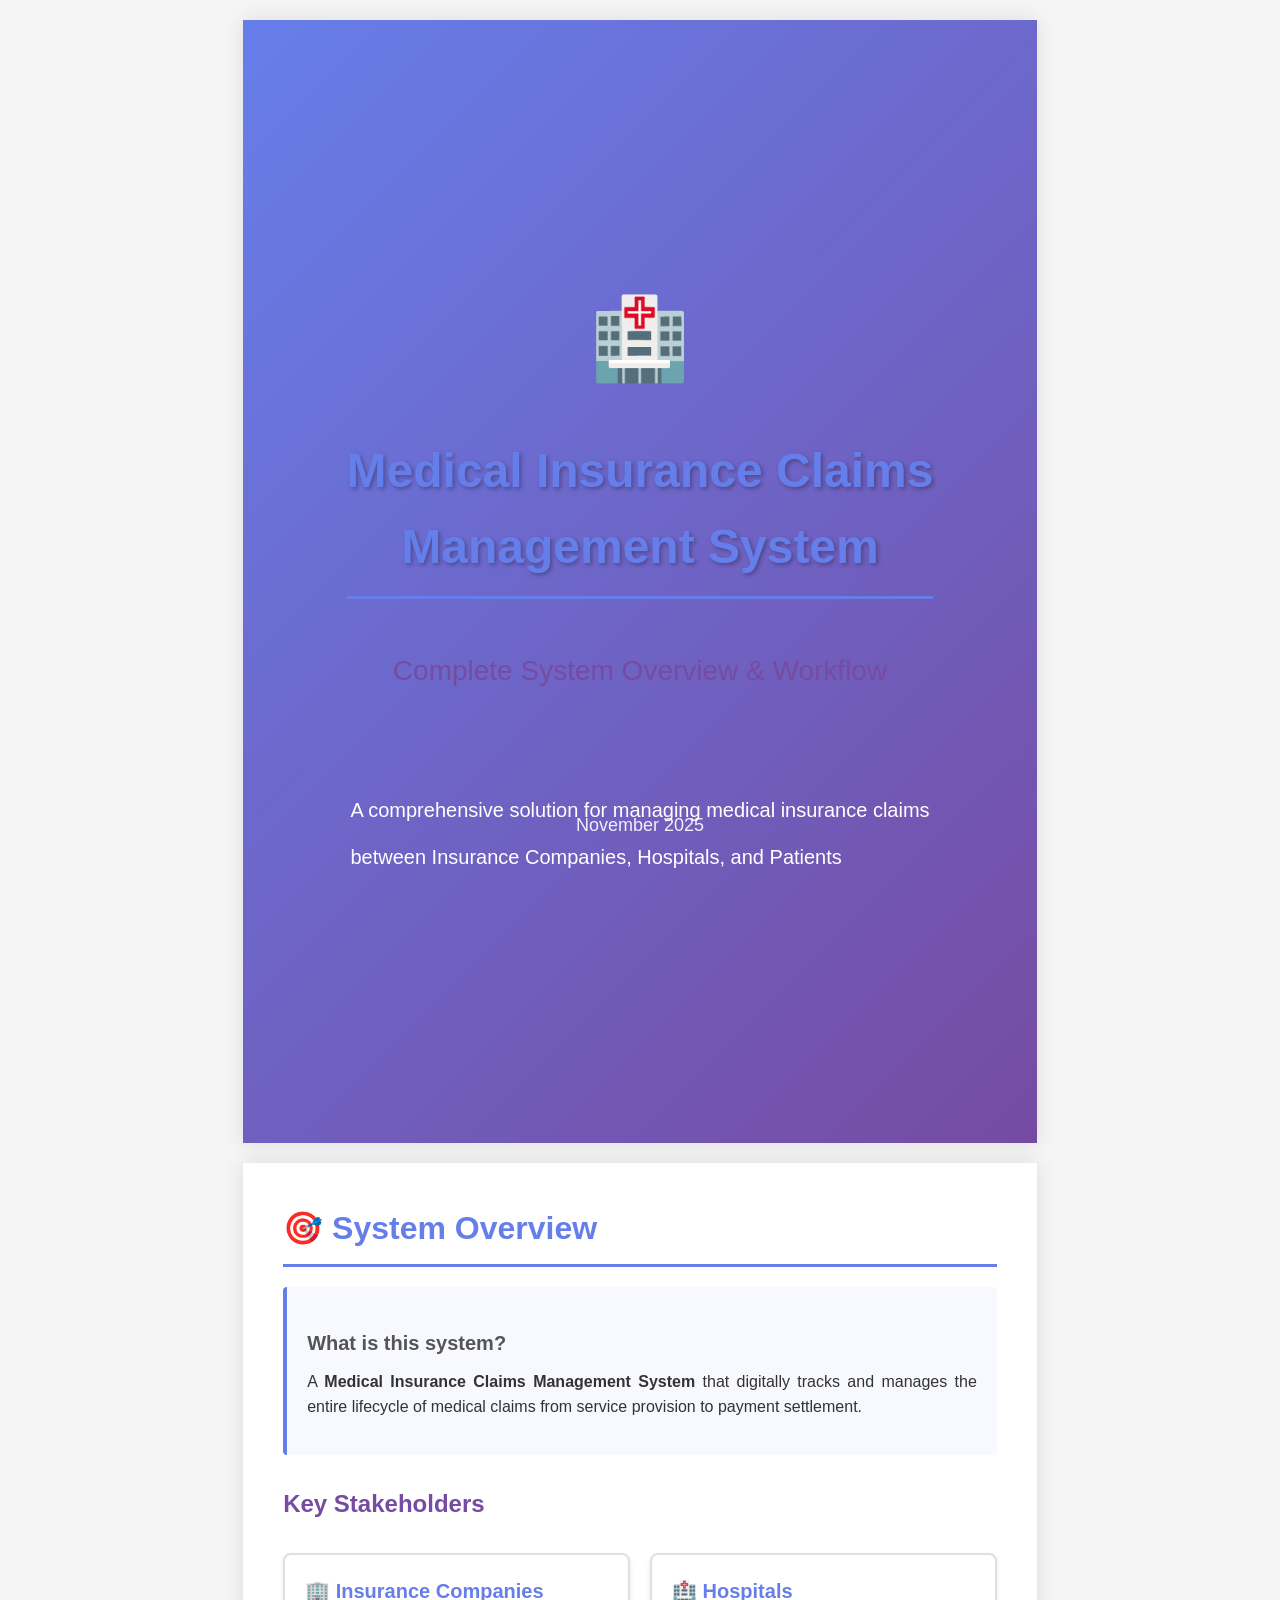
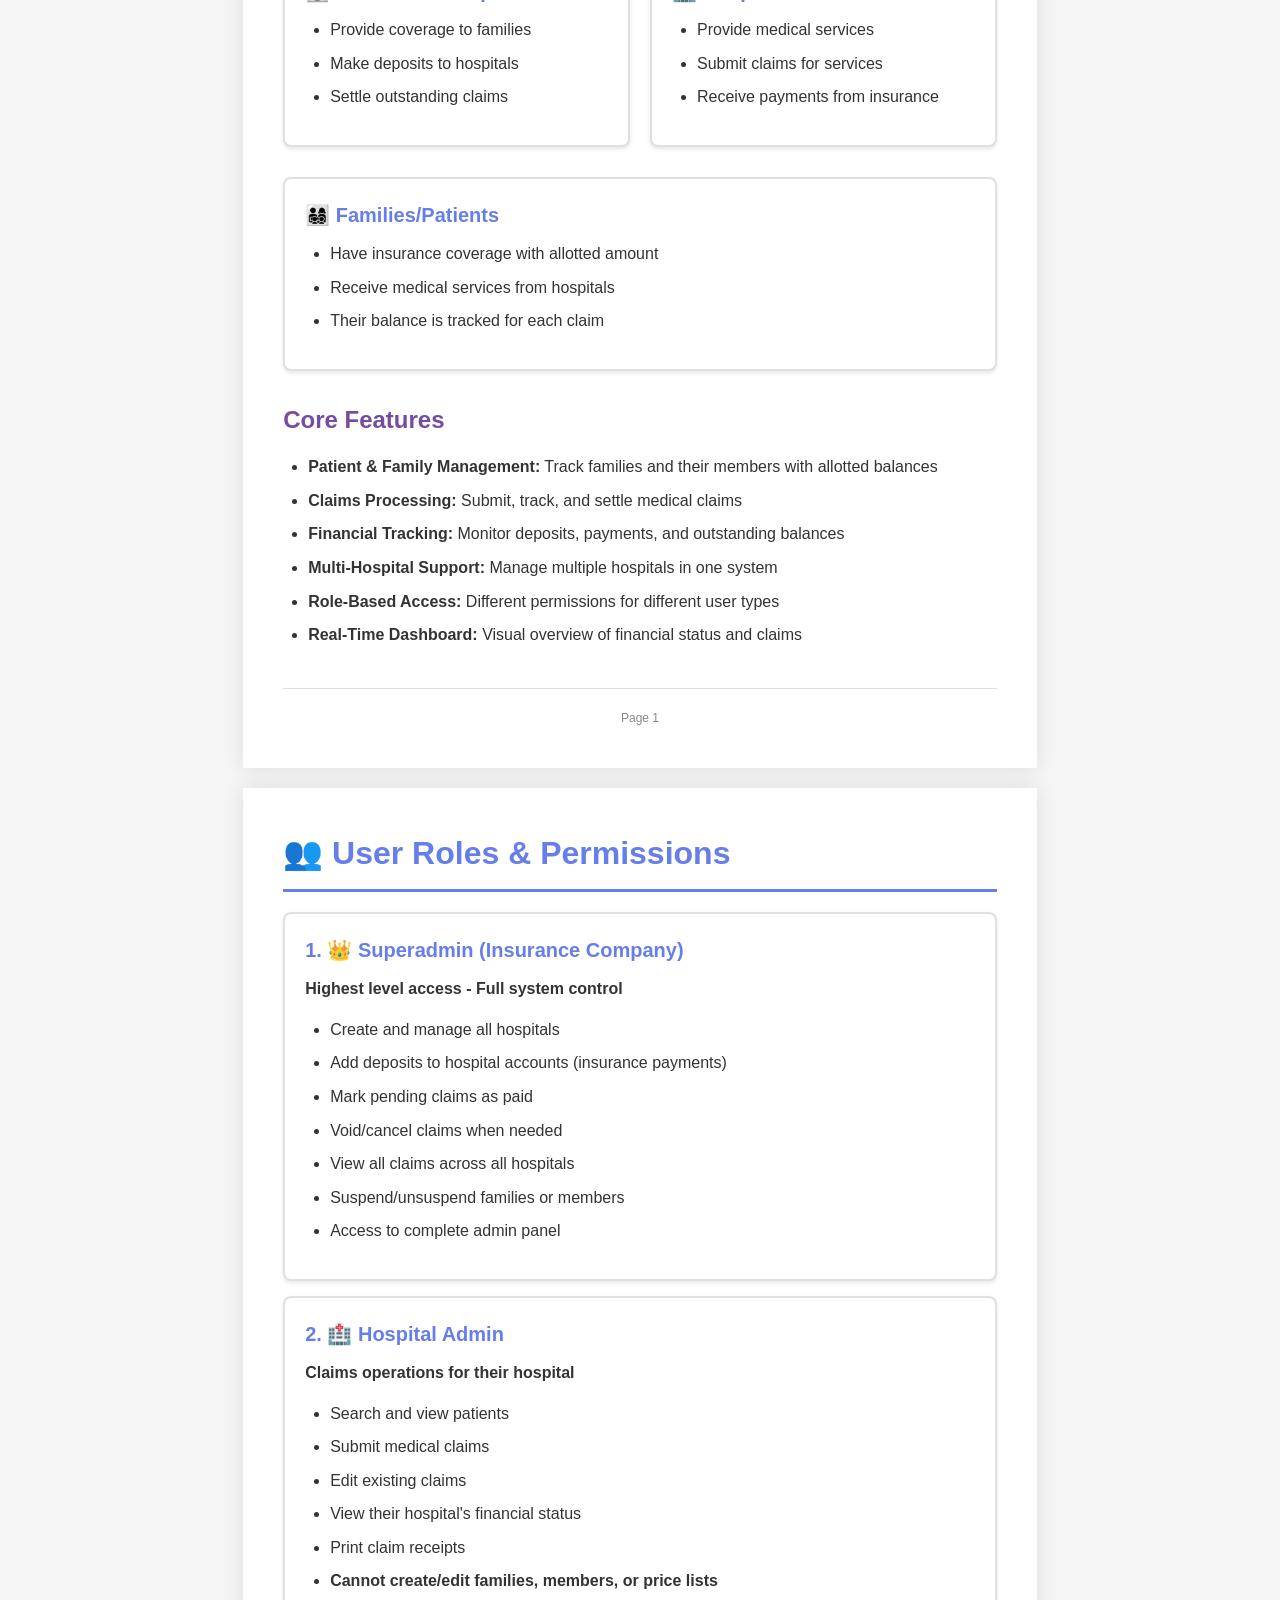
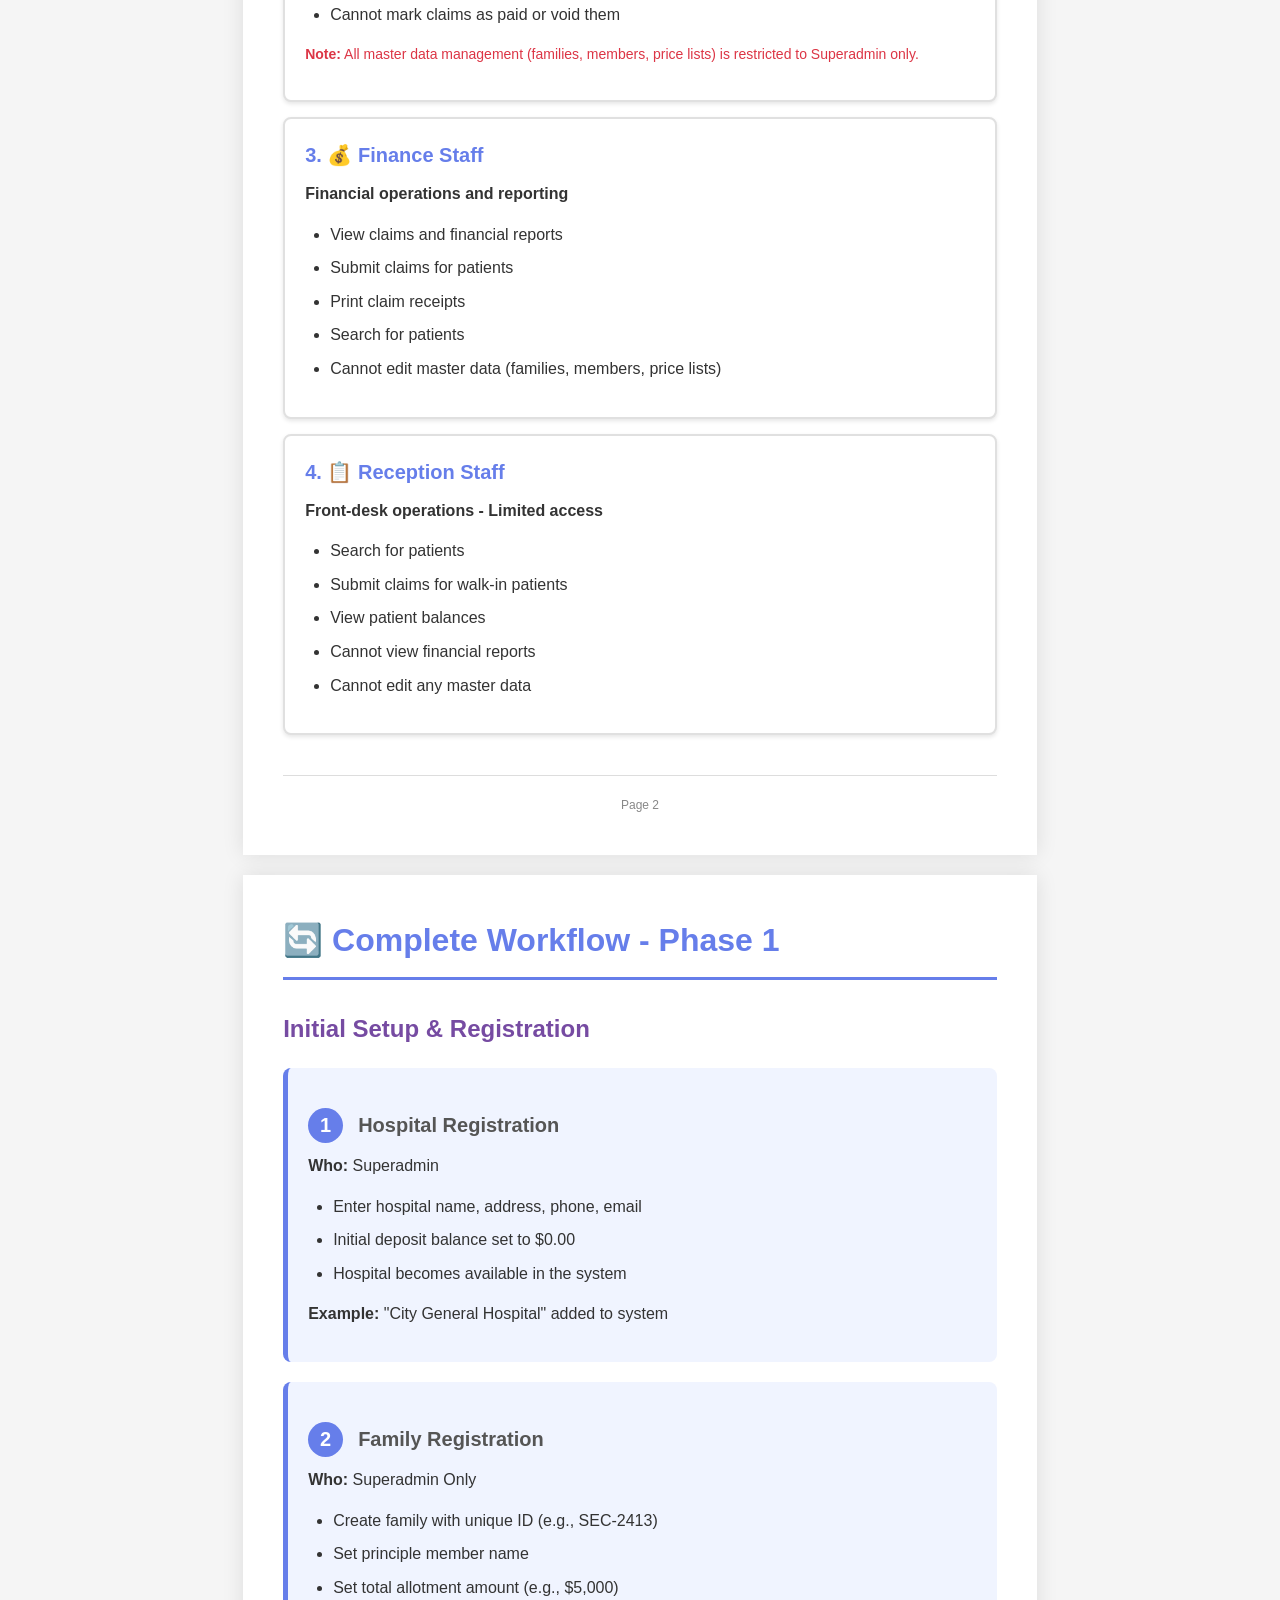
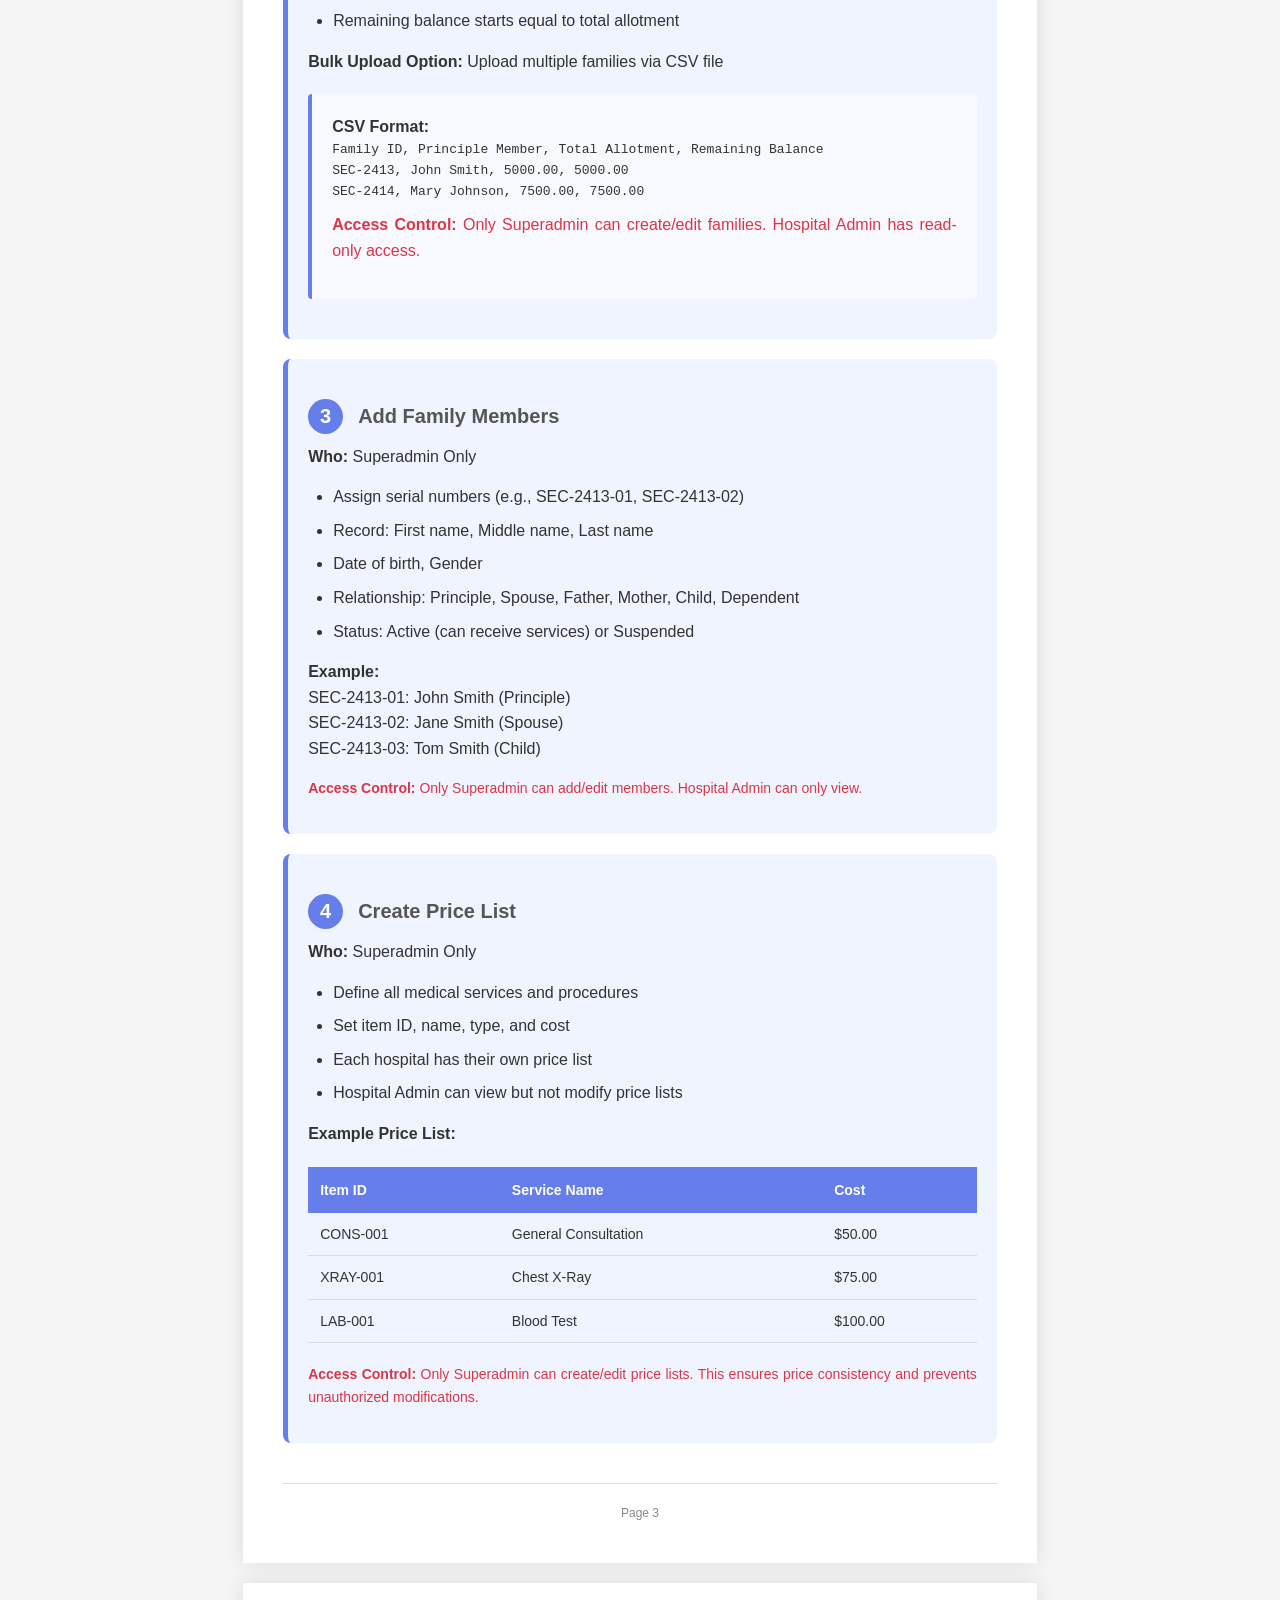
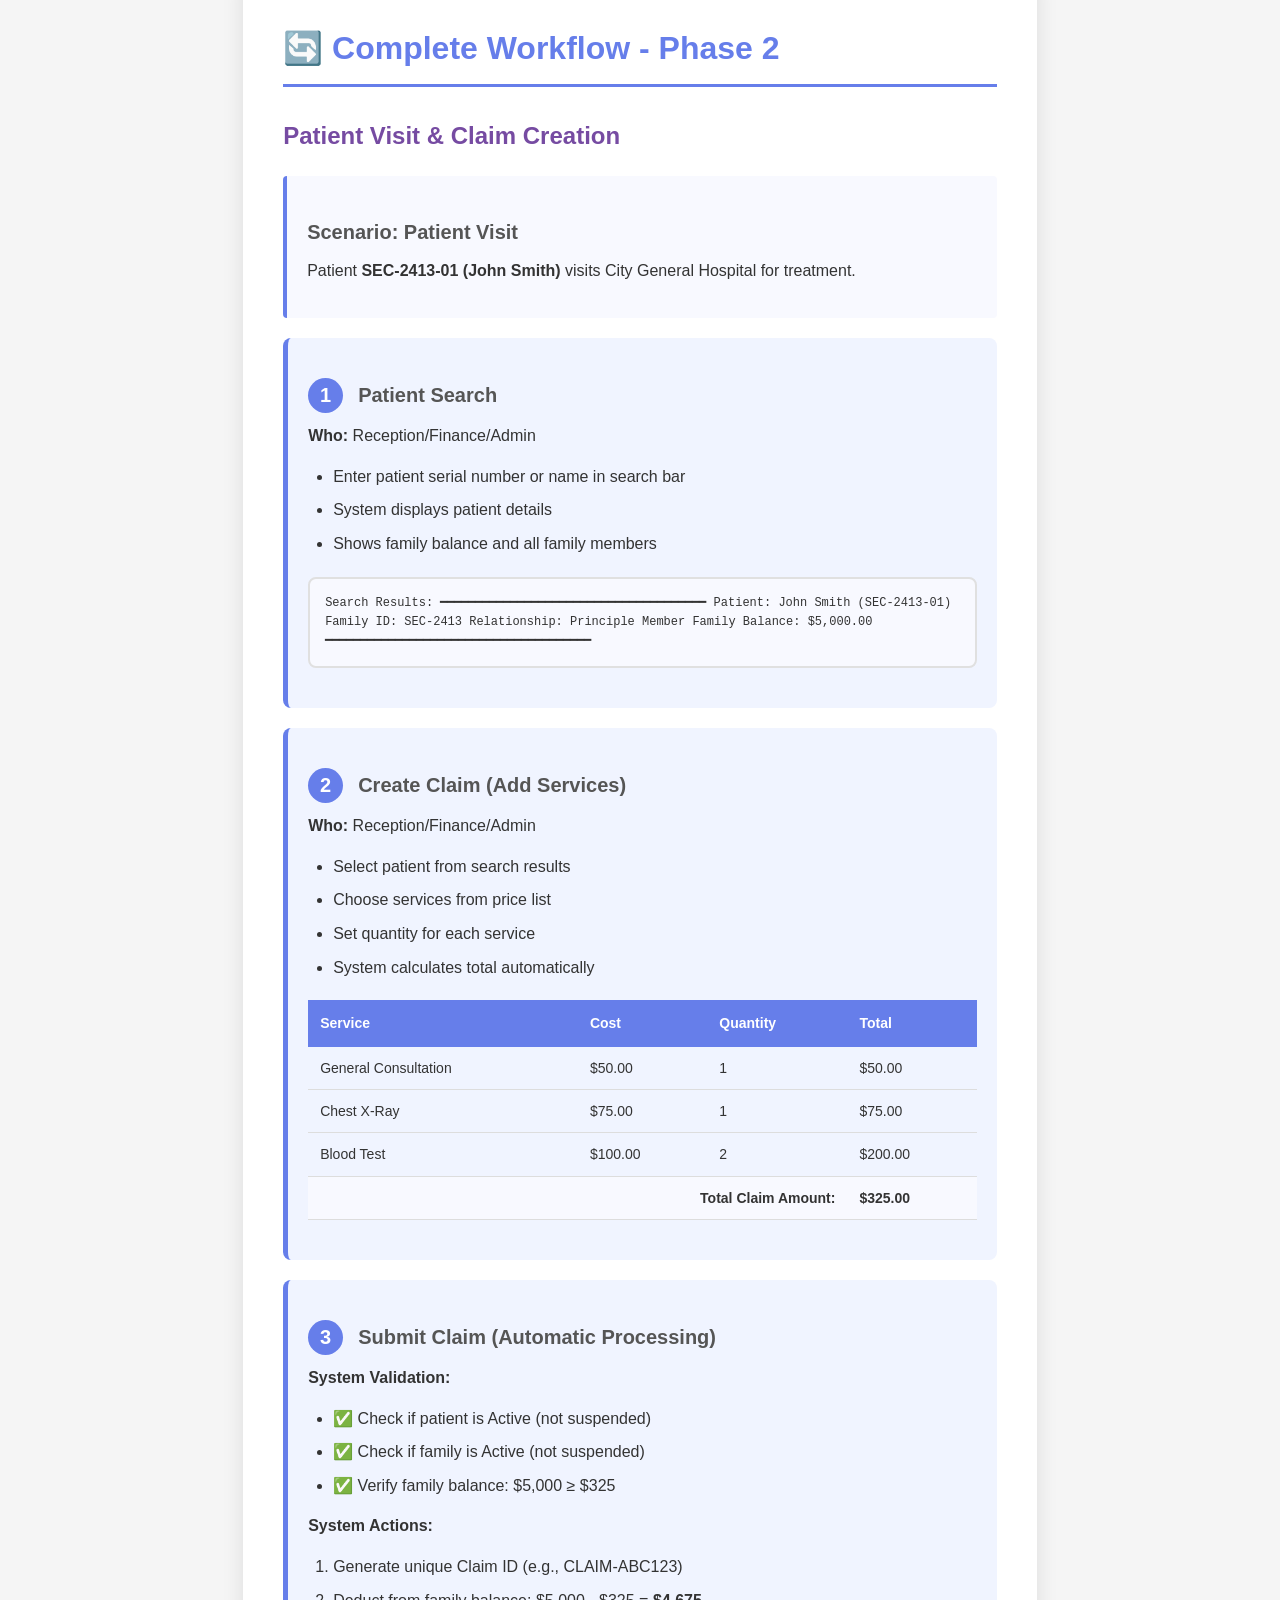
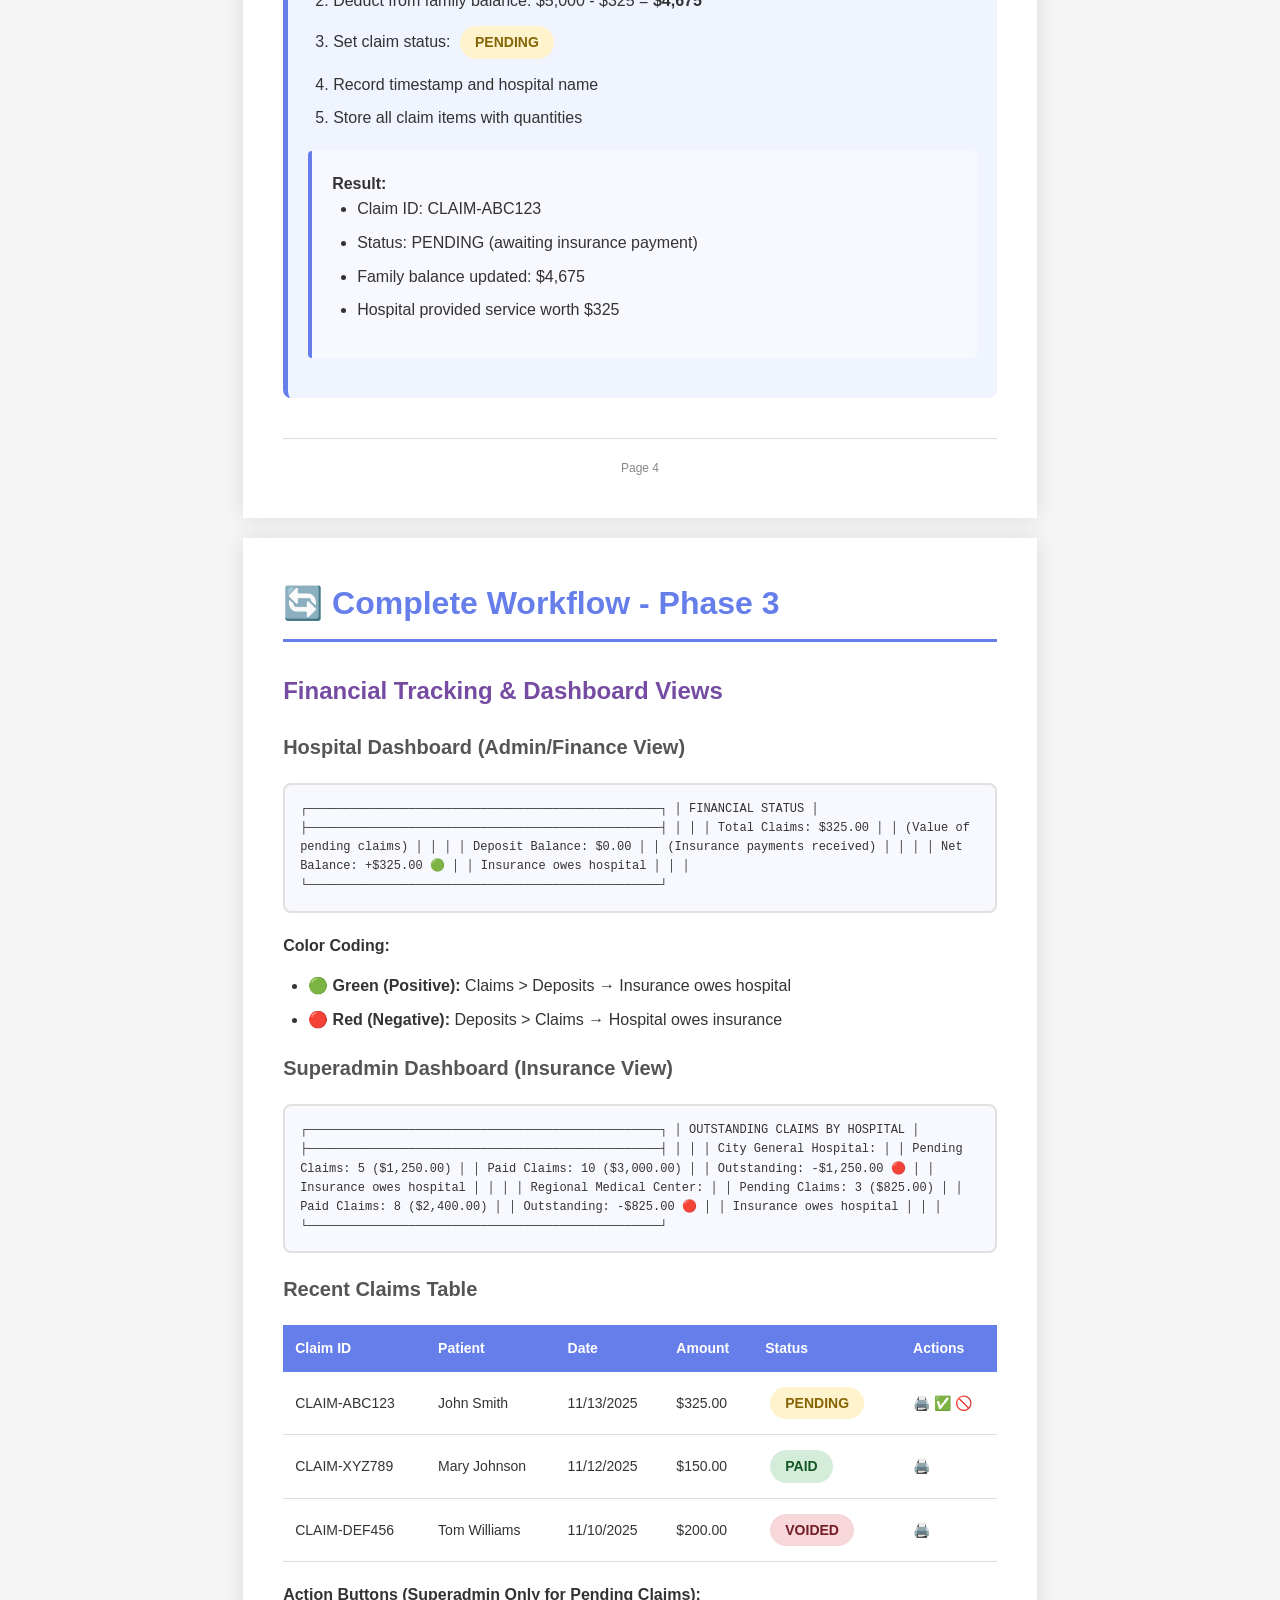
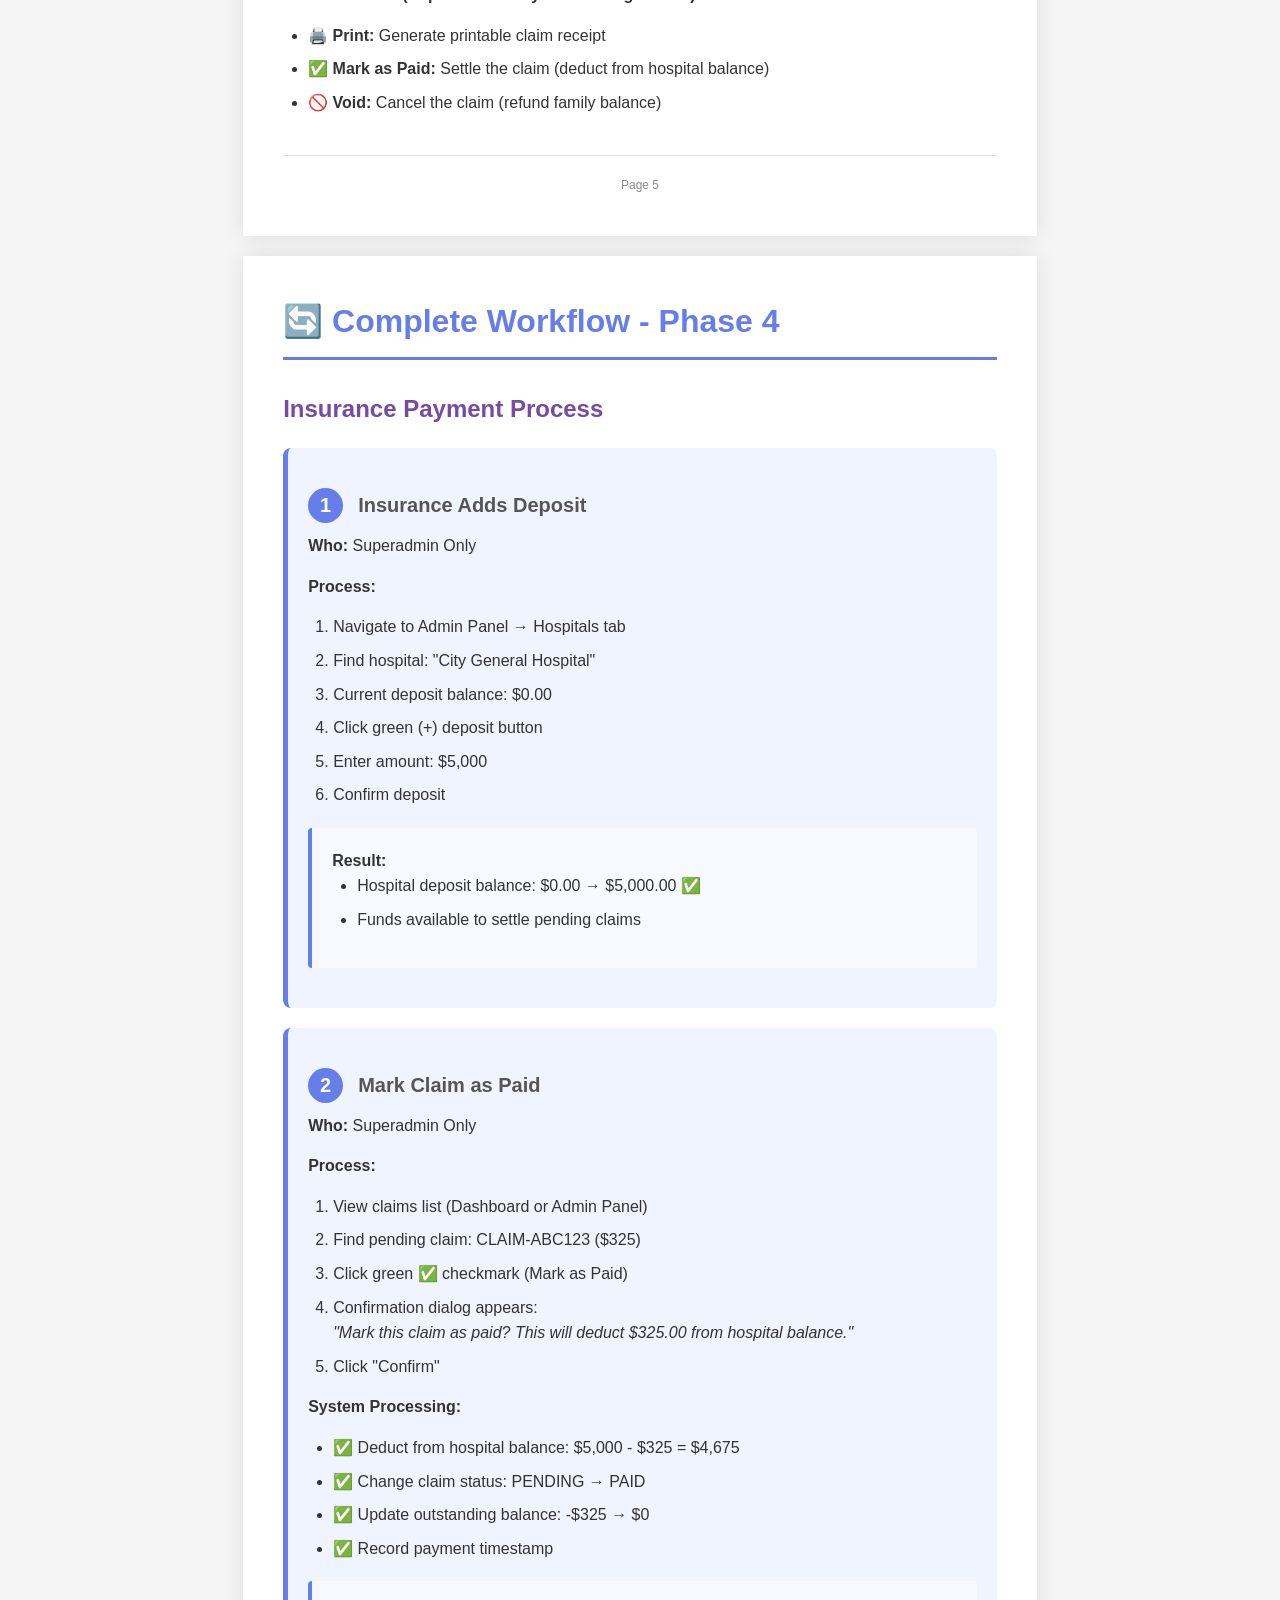
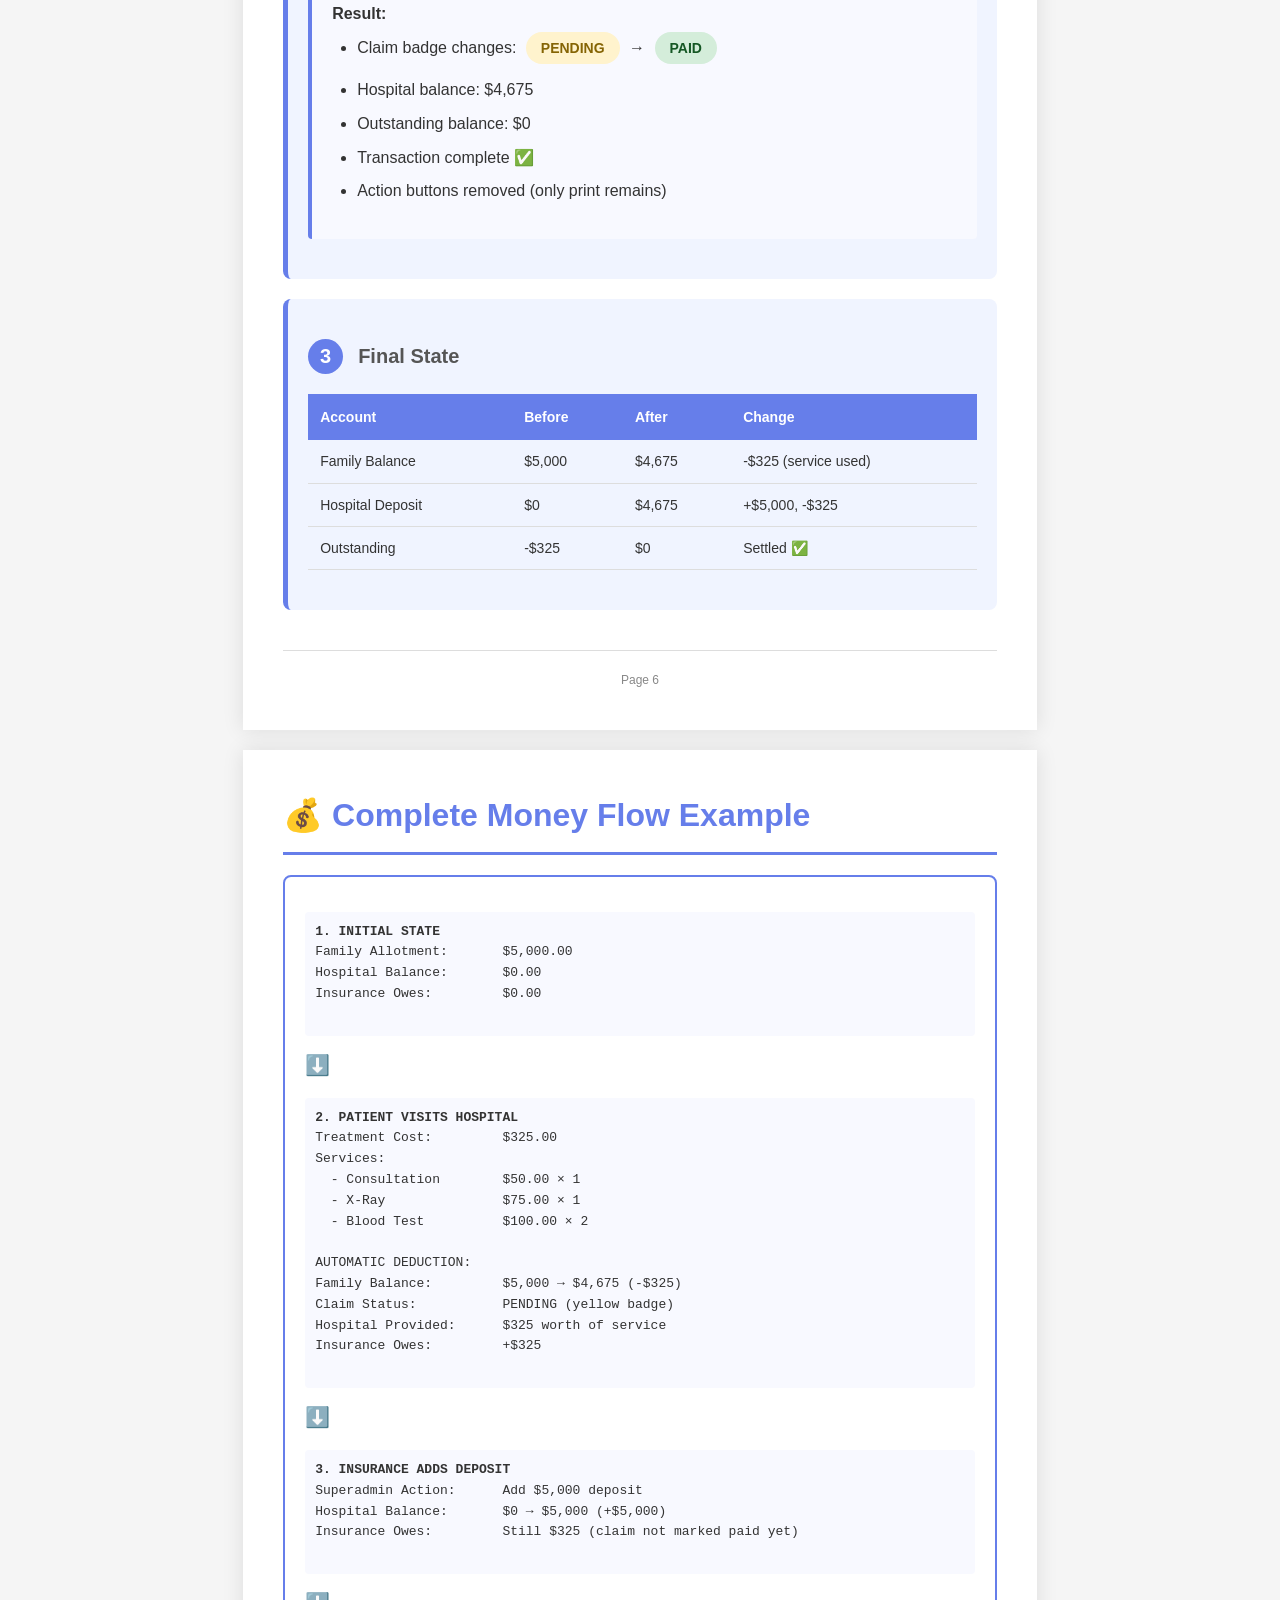
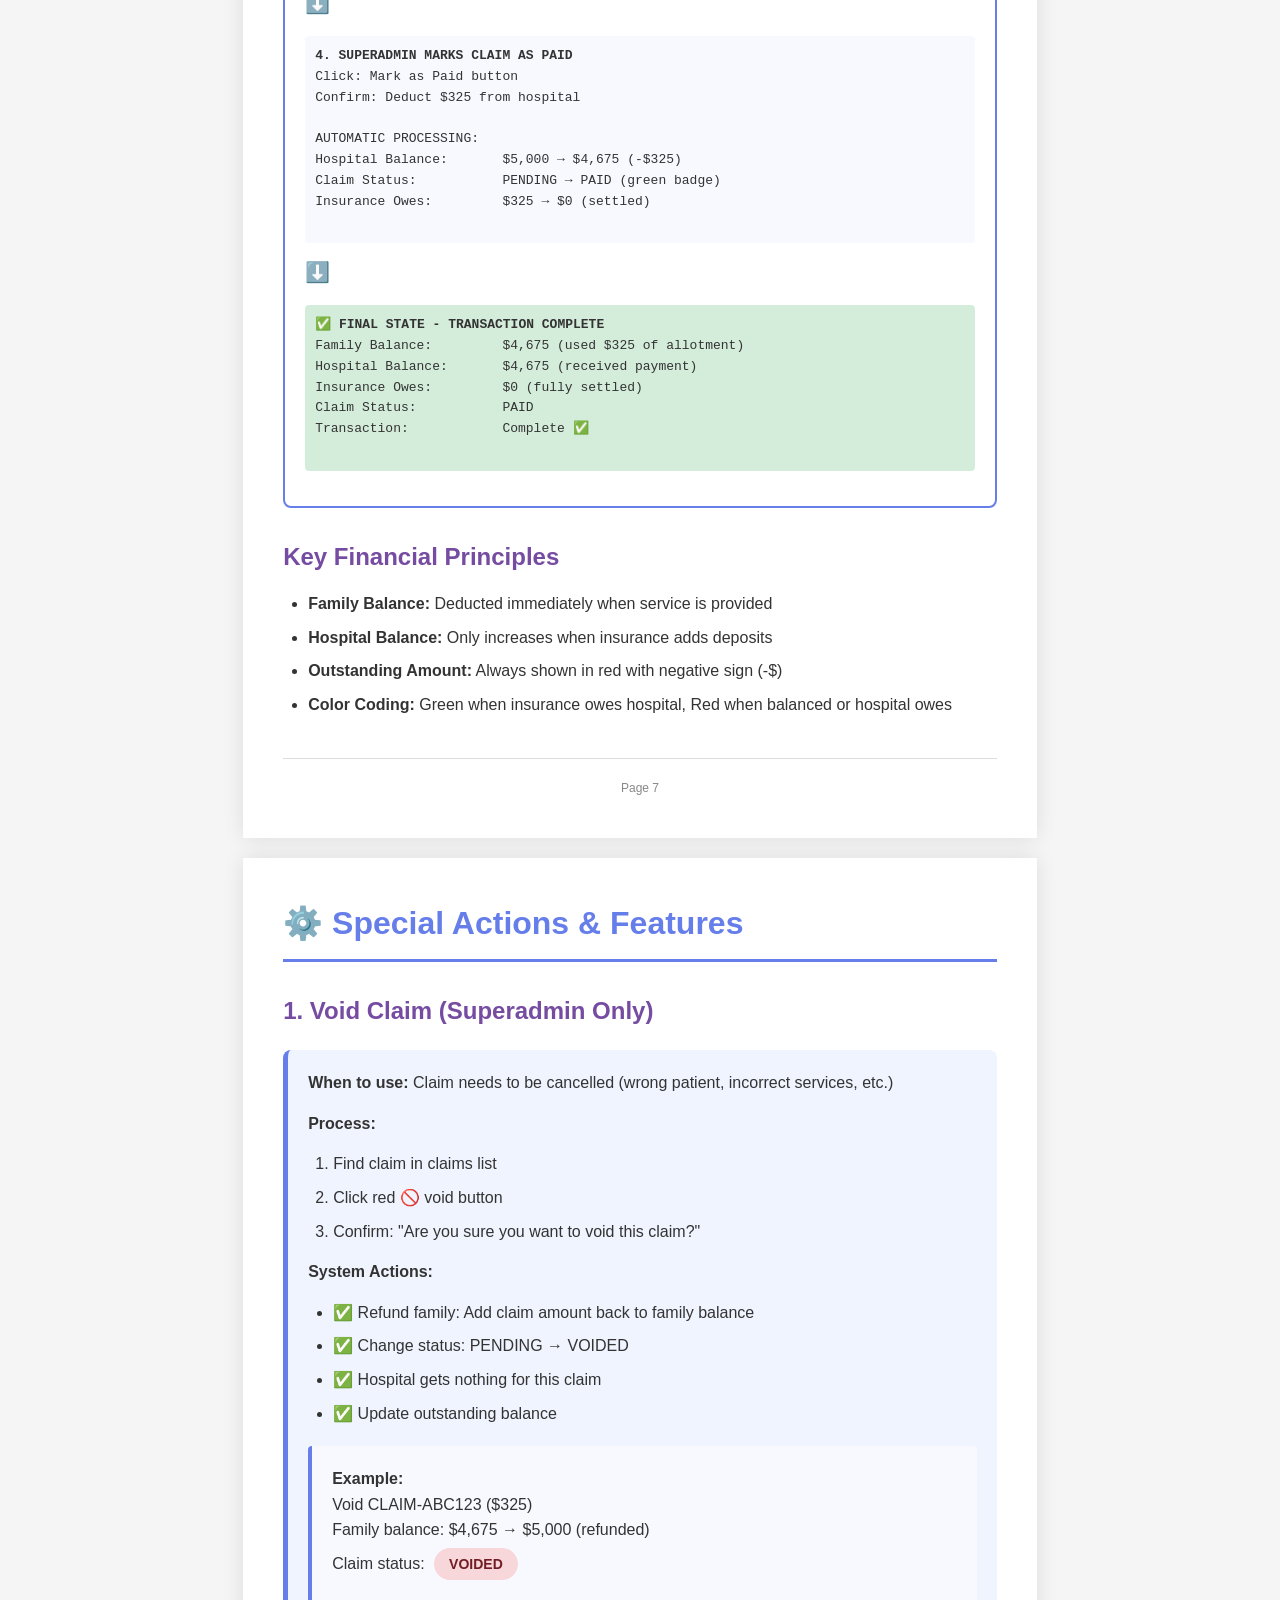
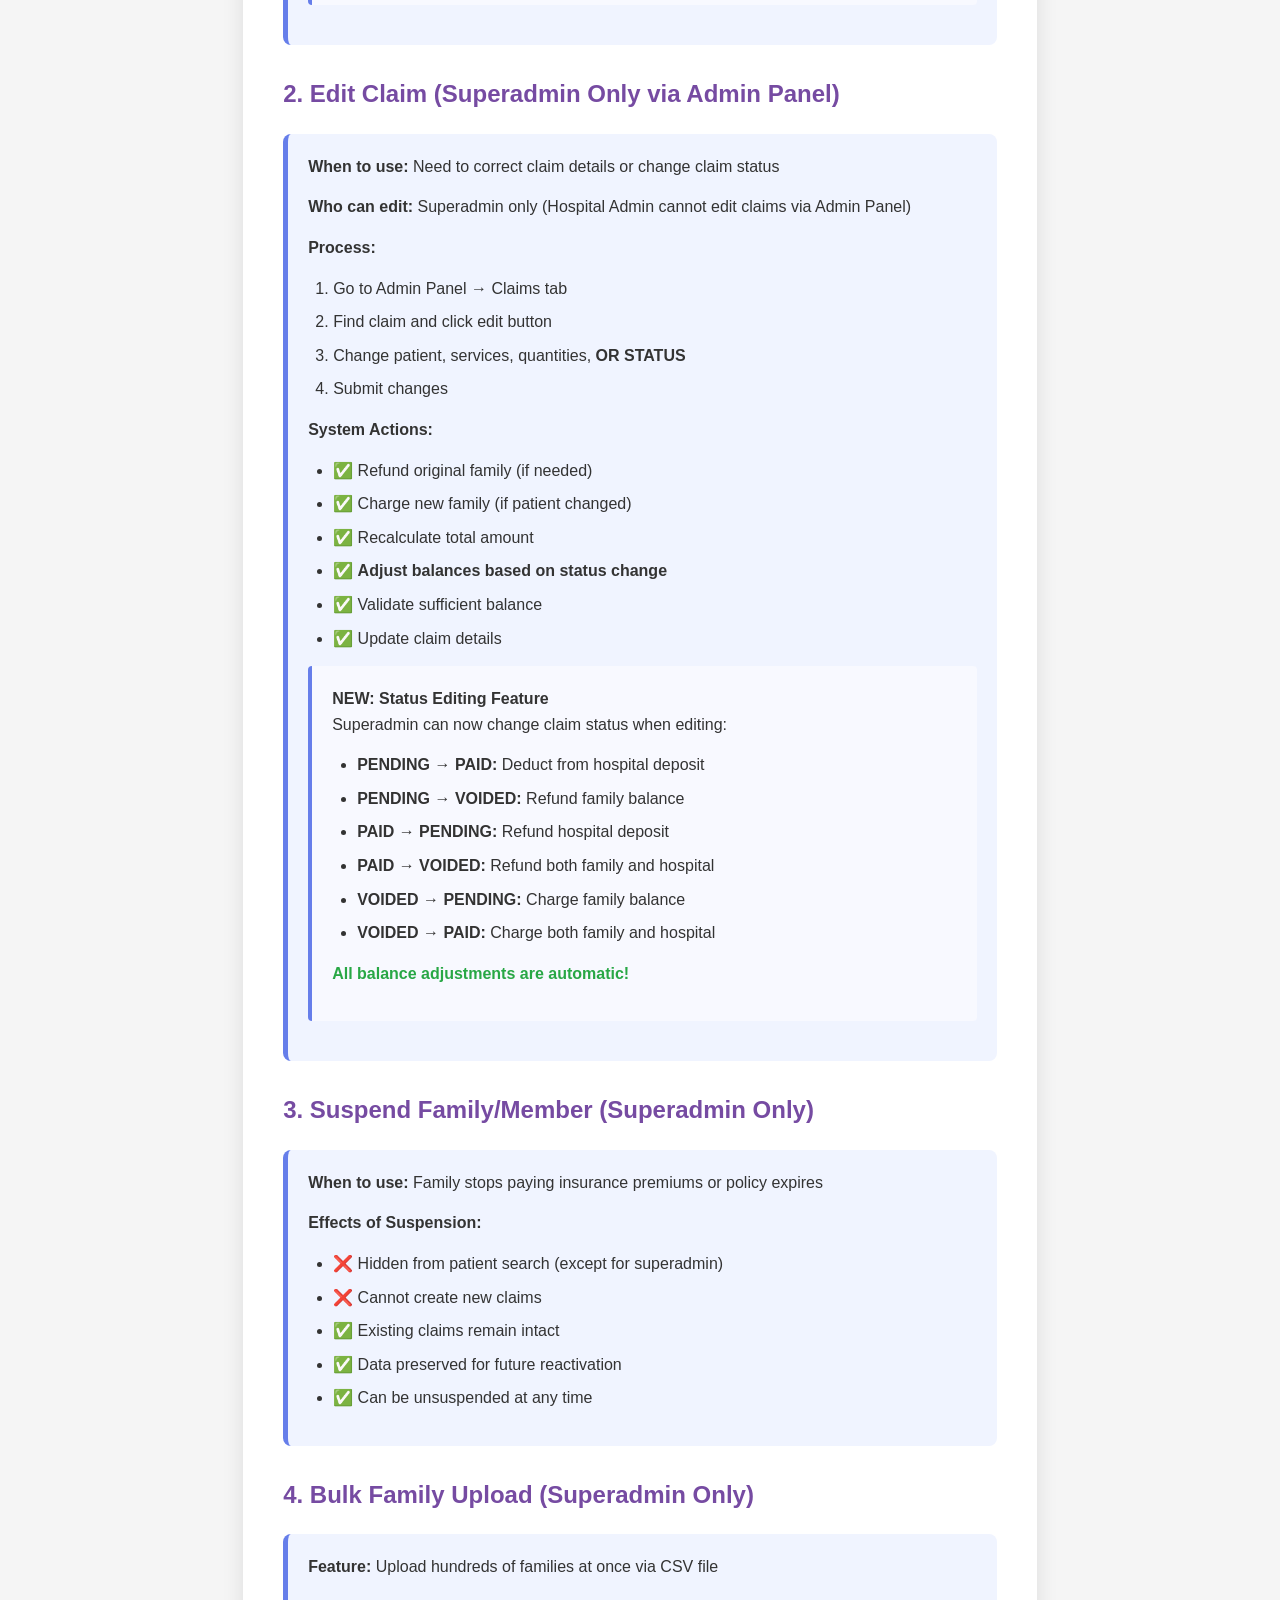
==== commit a13bc3a2: "auto-commit for 246f0938-0637-4bcb-bb9a-43bdd9a0d4db" ====
--- a/frontend/public/Medical_Insurance_System_Presentation.html
+++ b/frontend/public/Medical_Insurance_System_Presentation.html
@@ -882,24 +882,39 @@
     
     <h2>2. Edit Claim (Superadmin Only via Admin Panel)</h2>
     <div class="workflow-step">
-        <p><strong>When to use:</strong> Need to correct claim details before payment</p>
+        <p><strong>When to use:</strong> Need to correct claim details or change claim status</p>
         <p><strong>Who can edit:</strong> Superadmin only (Hospital Admin cannot edit claims via Admin Panel)</p>
         <p><strong>Process:</strong></p>
         <ol>
             <li>Go to Admin Panel → Claims tab</li>
             <li>Find claim and click edit button</li>
-            <li>Change patient, services, or quantities</li>
+            <li>Change patient, services, quantities, <strong>OR STATUS</strong></li>
             <li>Submit changes</li>
         </ol>
         
         <p><strong>System Actions:</strong></p>
         <ul>
-            <li>✅ Refund original family</li>
+            <li>✅ Refund original family (if needed)</li>
             <li>✅ Charge new family (if patient changed)</li>
             <li>✅ Recalculate total amount</li>
+            <li>✅ <strong>Adjust balances based on status change</strong></li>
             <li>✅ Validate sufficient balance</li>
             <li>✅ Update claim details</li>
         </ul>
+        
+        <div class="highlight-box" style="margin-top: 15px;">
+            <strong>NEW: Status Editing Feature</strong>
+            <p>Superadmin can now change claim status when editing:</p>
+            <ul>
+                <li><strong>PENDING → PAID:</strong> Deduct from hospital deposit</li>
+                <li><strong>PENDING → VOIDED:</strong> Refund family balance</li>
+                <li><strong>PAID → PENDING:</strong> Refund hospital deposit</li>
+                <li><strong>PAID → VOIDED:</strong> Refund both family and hospital</li>
+                <li><strong>VOIDED → PENDING:</strong> Charge family balance</li>
+                <li><strong>VOIDED → PAID:</strong> Charge both family and hospital</li>
+            </ul>
+            <p style="color: #28a745; font-weight: bold; margin-top: 10px;">All balance adjustments are automatic!</p>
+        </div>
     </div>
     
     <h2>3. Suspend Family/Member (Superadmin Only)</h2>
@@ -1095,9 +1110,9 @@
             <td class="crossmark">❌</td>
         </tr>
         <tr>
-            <td>Edit claims</td>
-            <td class="checkmark">✅</td>
-            <td class="checkmark">✅</td>
+            <td>Edit claims (Admin Panel)</td>
+            <td class="checkmark">✅</td>
+            <td class="crossmark">❌</td>
             <td class="crossmark">❌</td>
             <td class="crossmark">❌</td>
         </tr>
@@ -1151,7 +1166,19 @@
             <li><strong>Role-Based Access Control (RBAC):</strong> Each user only sees and can do what their role allows</li>
             <li><strong>Hospital Isolation:</strong> Regular users can only access their own hospital's data</li>
             <li><strong>Financial Controls:</strong> Only superadmin can mark claims as paid or void them</li>
+            <li><strong>Master Data Protection:</strong> Only superadmin can create/edit families, members, and price lists</li>
             <li><strong>Audit Trail:</strong> All actions are logged with timestamps and user information</li>
+        </ul>
+    </div>
+    
+    <div style="background: #fff3cd; border-left: 4px solid #ffc107; padding: 20px; margin-top: 20px; border-radius: 4px;">
+        <h3 style="color: #856404; margin-top: 0;">⚠️ Important Access Control Update</h3>
+        <p style="color: #856404;"><strong>Hospital Admin Role Changes:</strong></p>
+        <ul style="color: #856404;">
+            <li>Hospital Admin can NO LONGER create or edit families, members, or price lists</li>
+            <li>All master data management is now centralized with Superadmin (Insurance Company)</li>
+            <li>Hospital Admin is now primarily a "Claims Operator" role</li>
+            <li>This ensures better data integrity and prevents unauthorized modifications</li>
         </ul>
     </div>
     
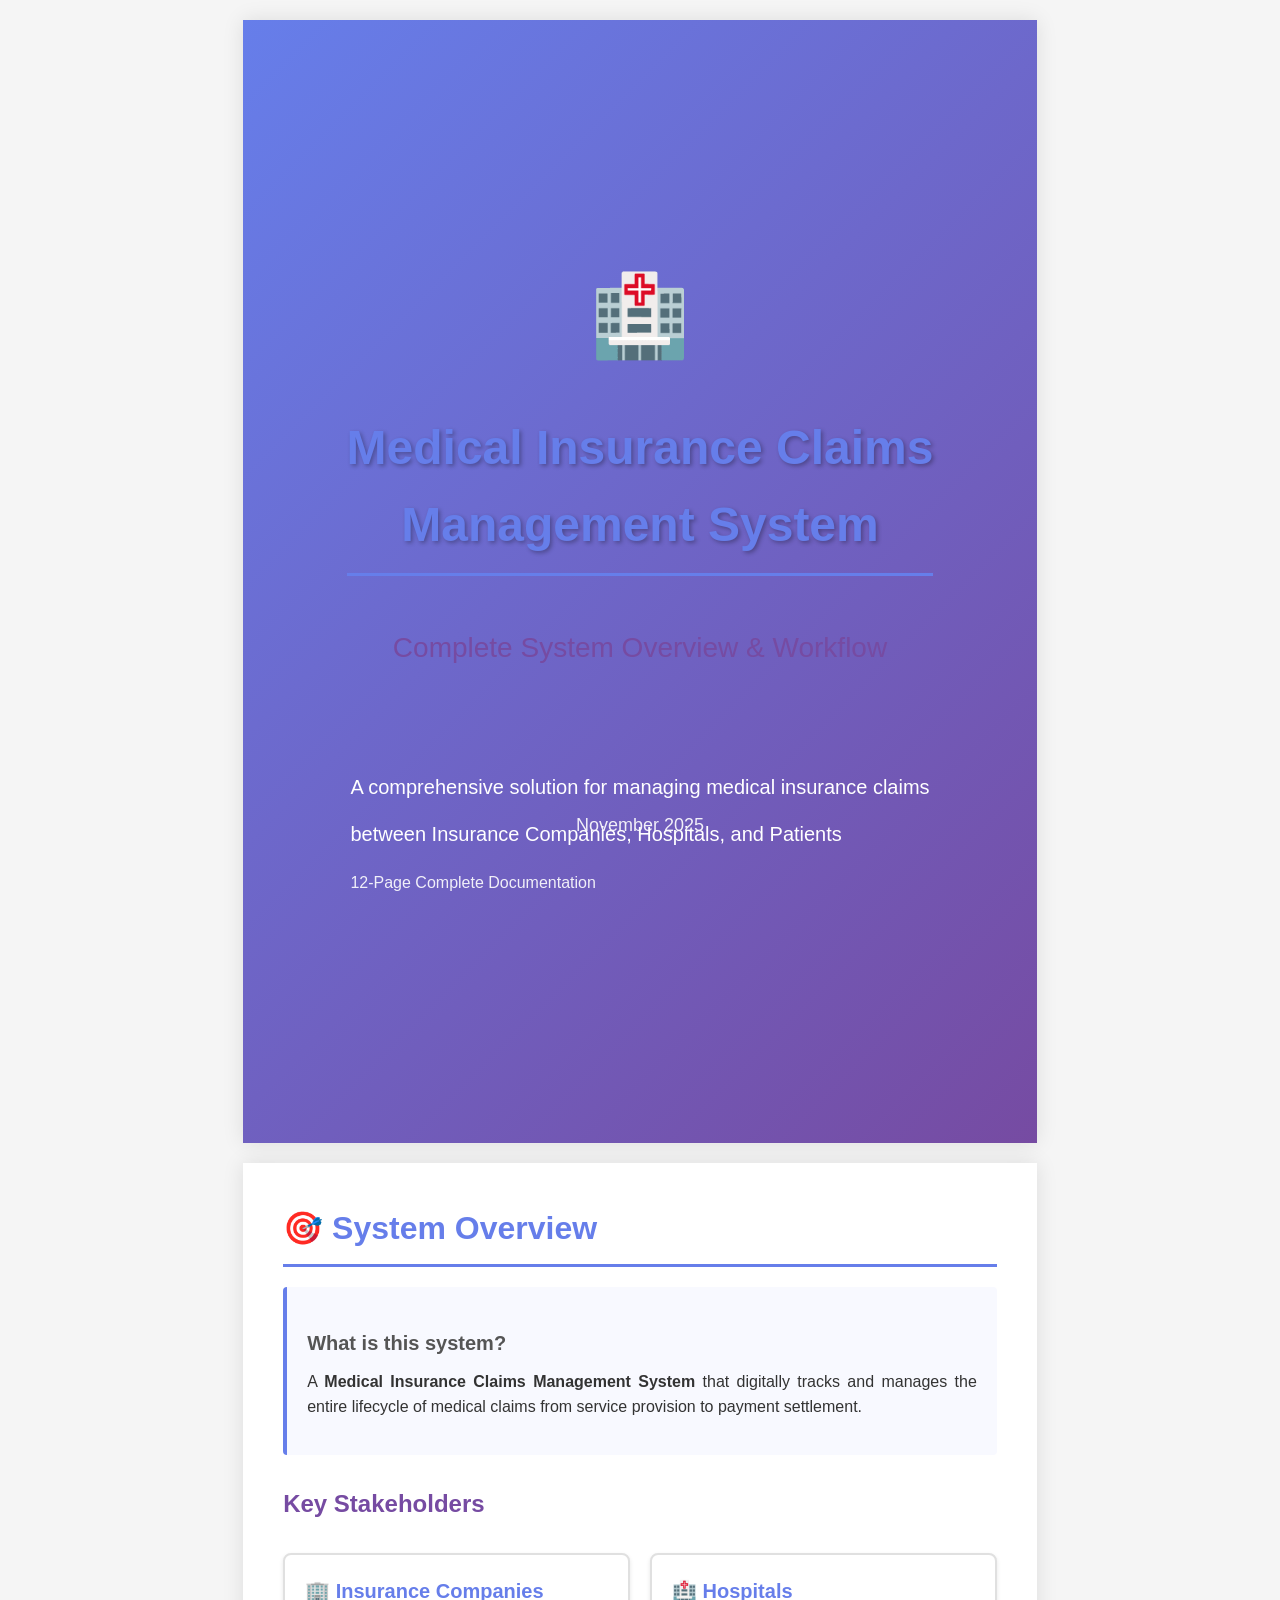
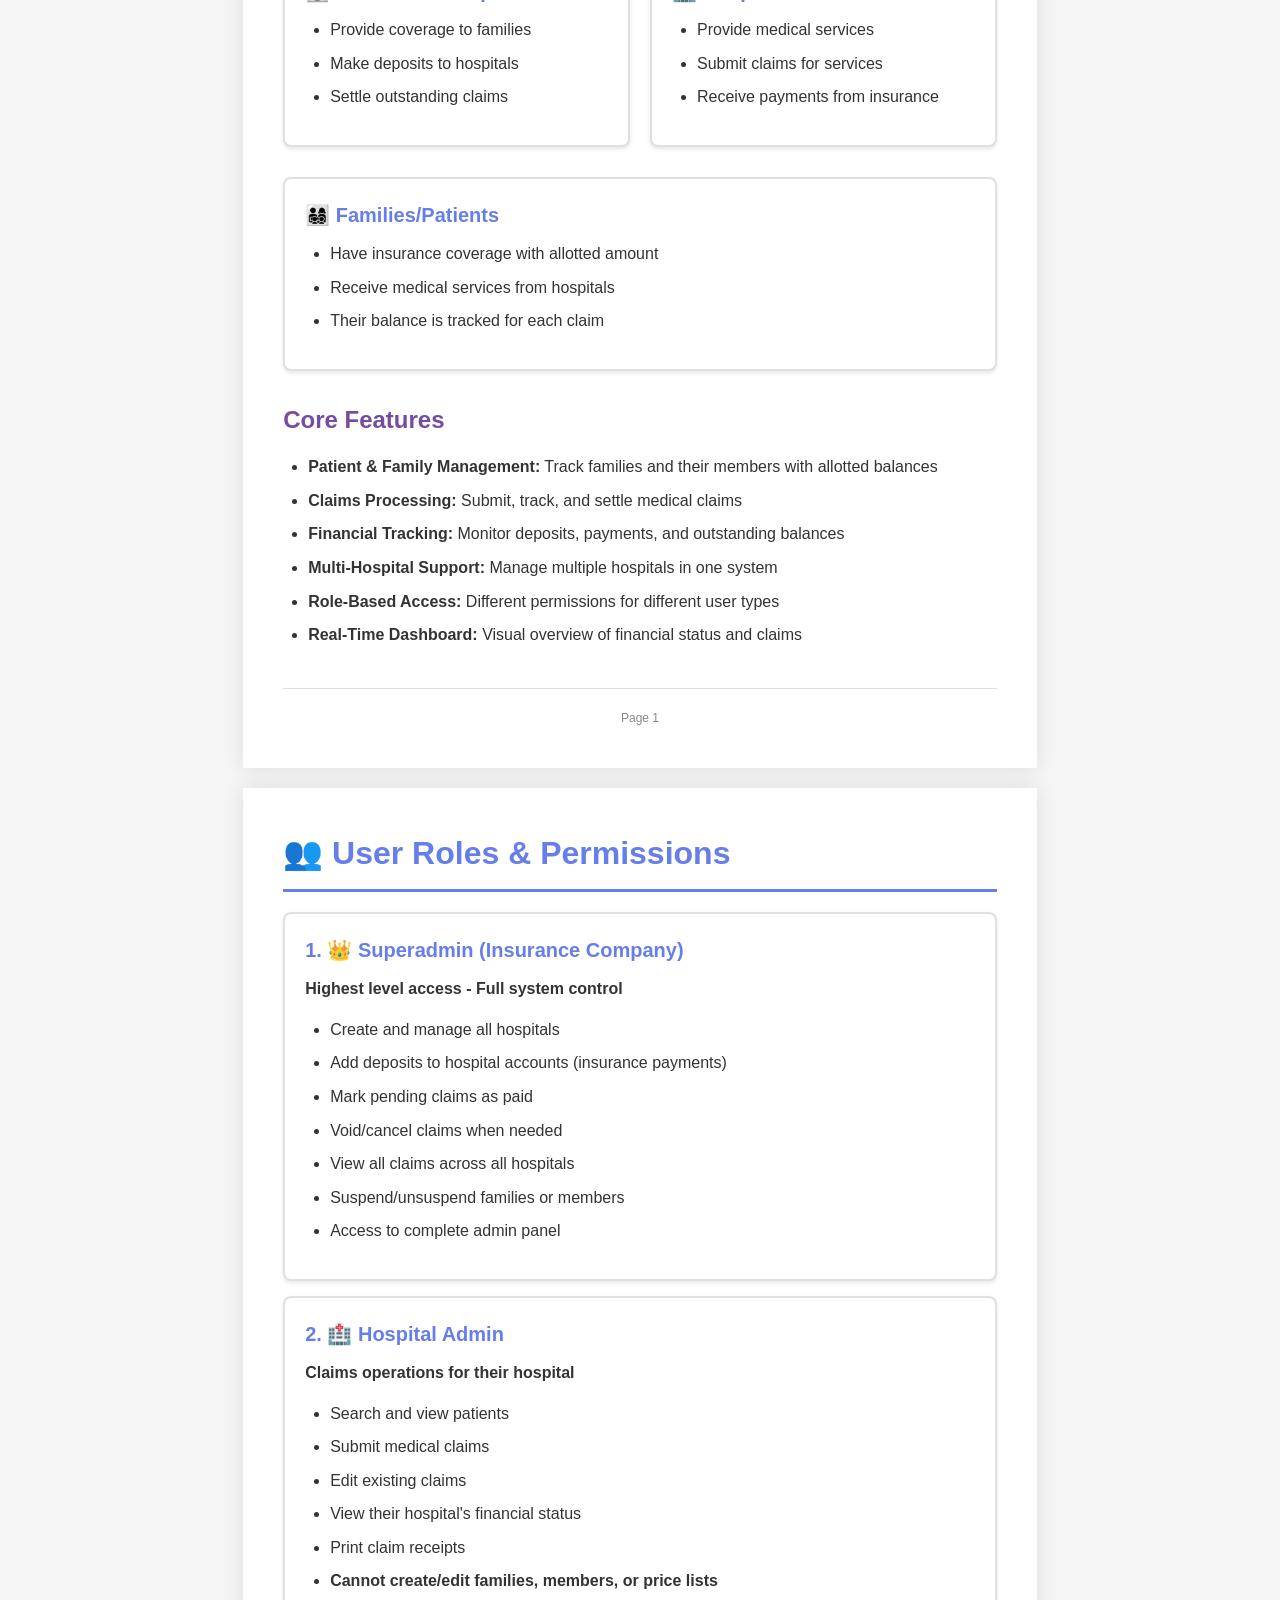
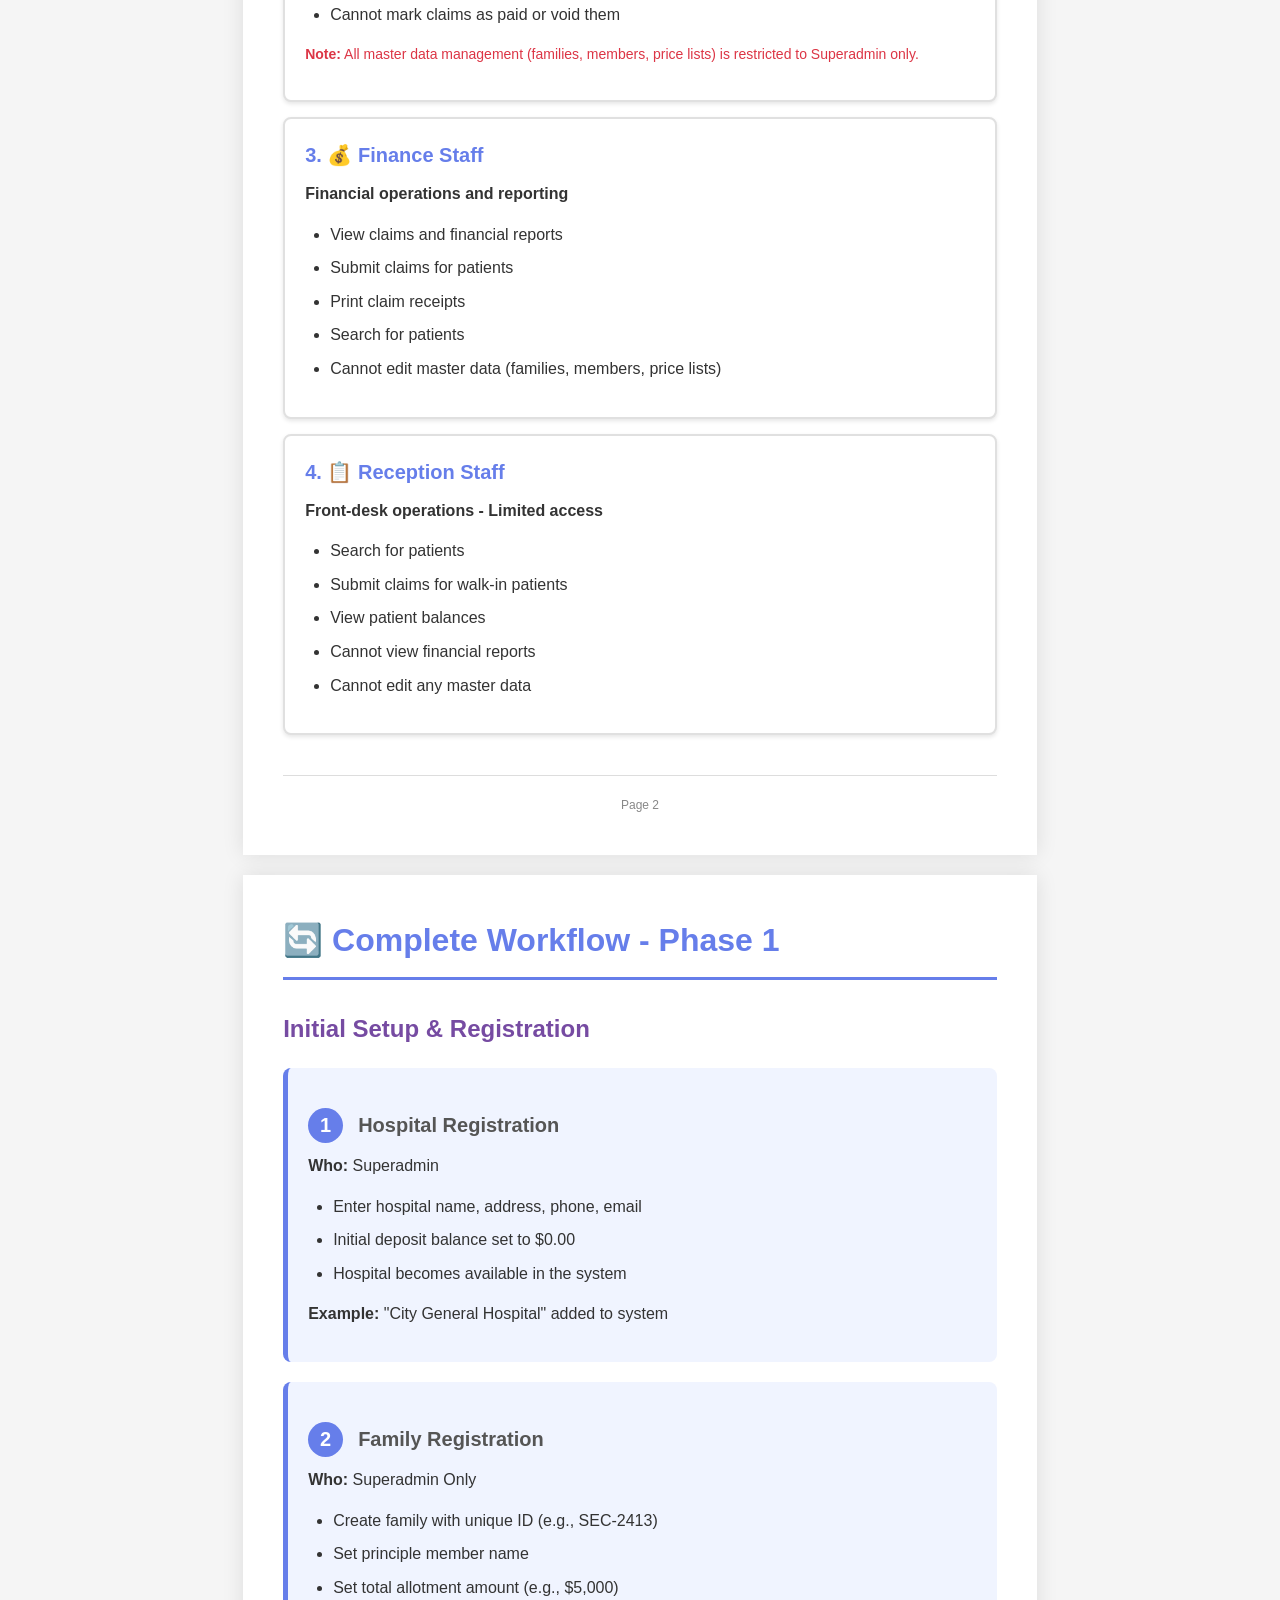
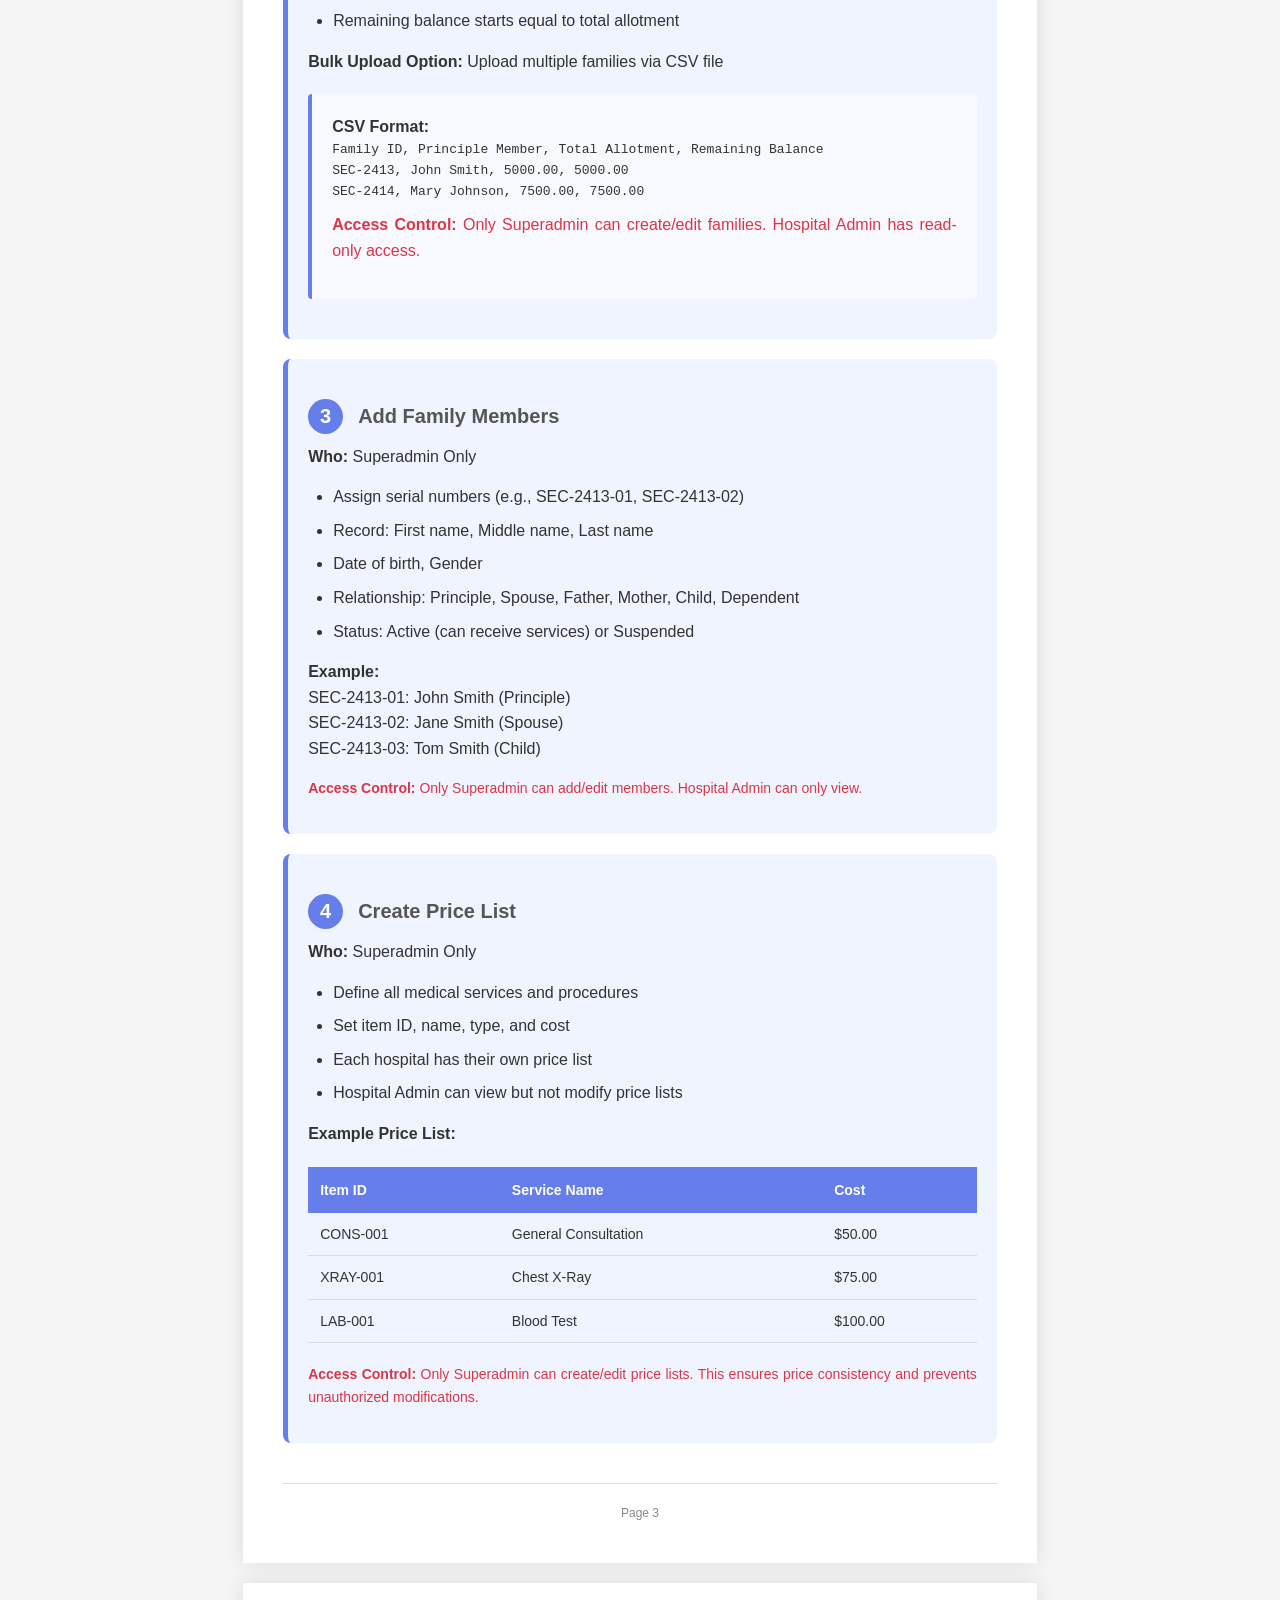
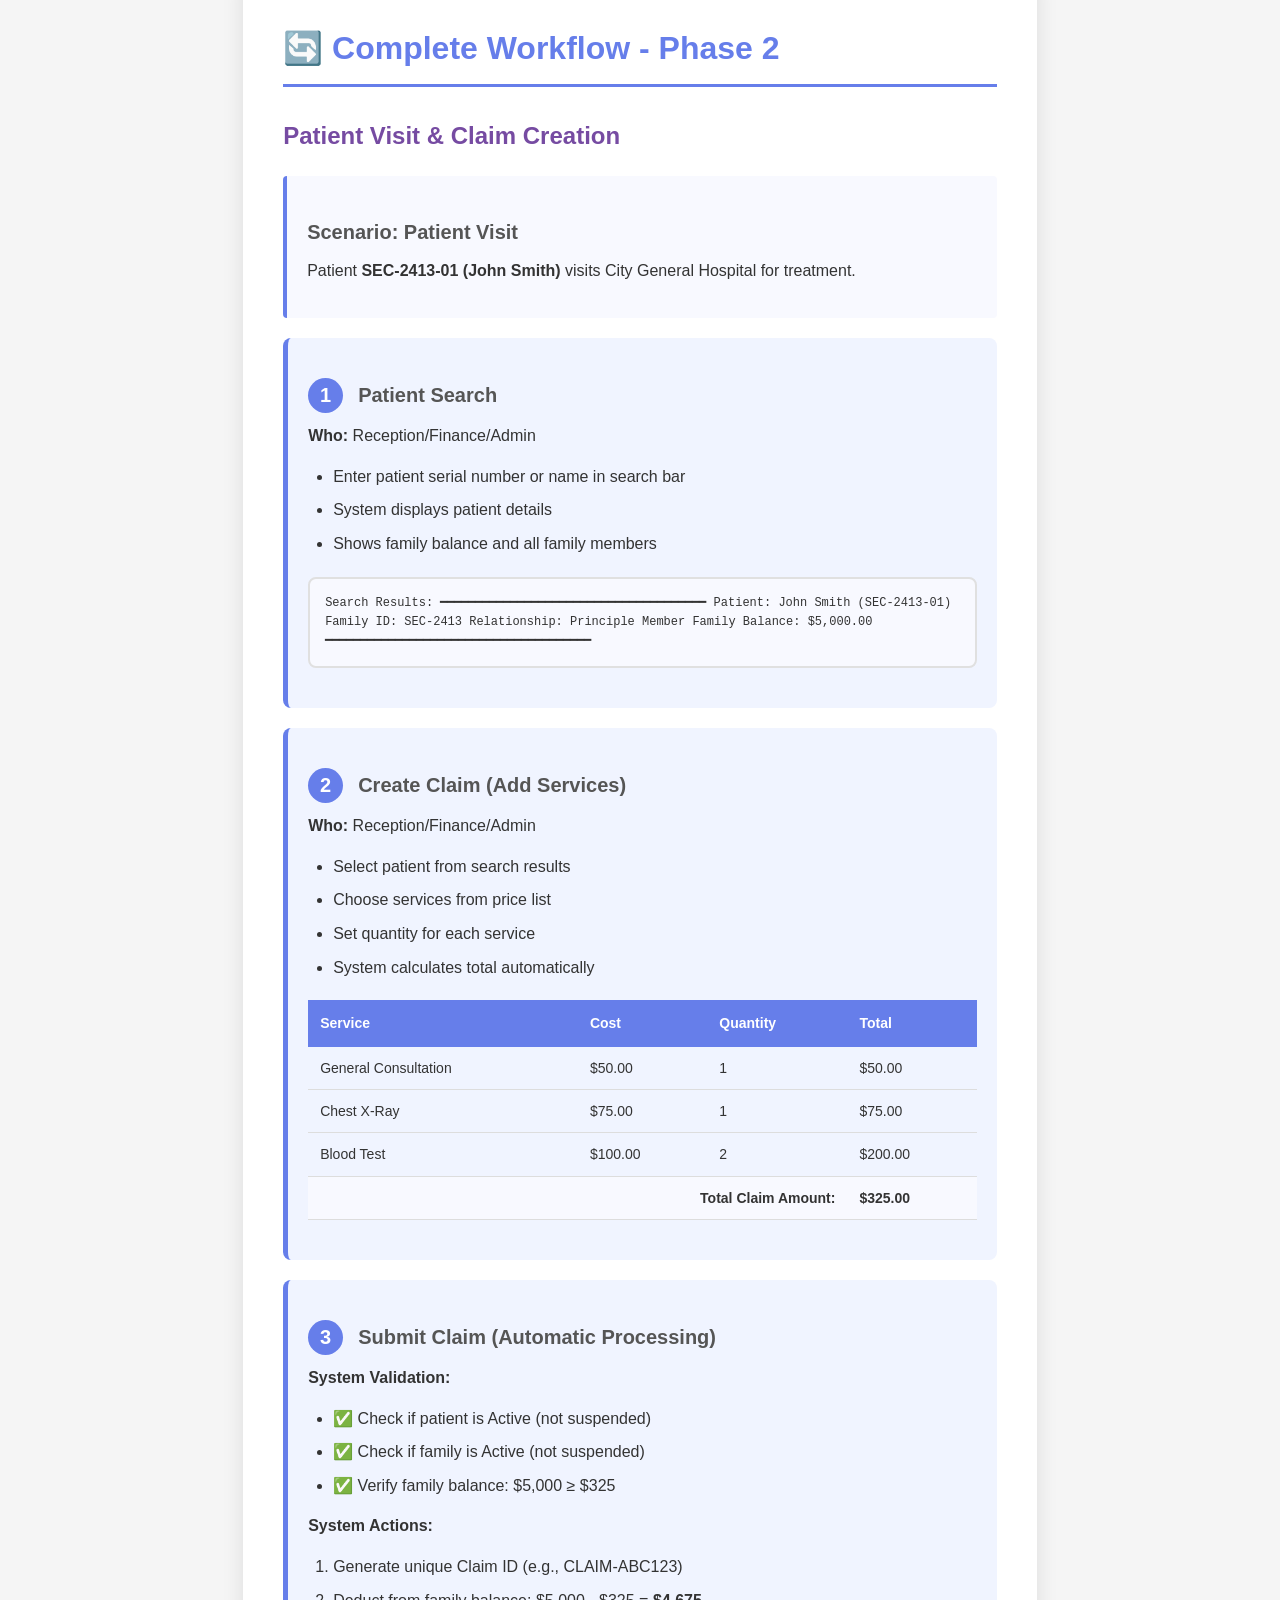
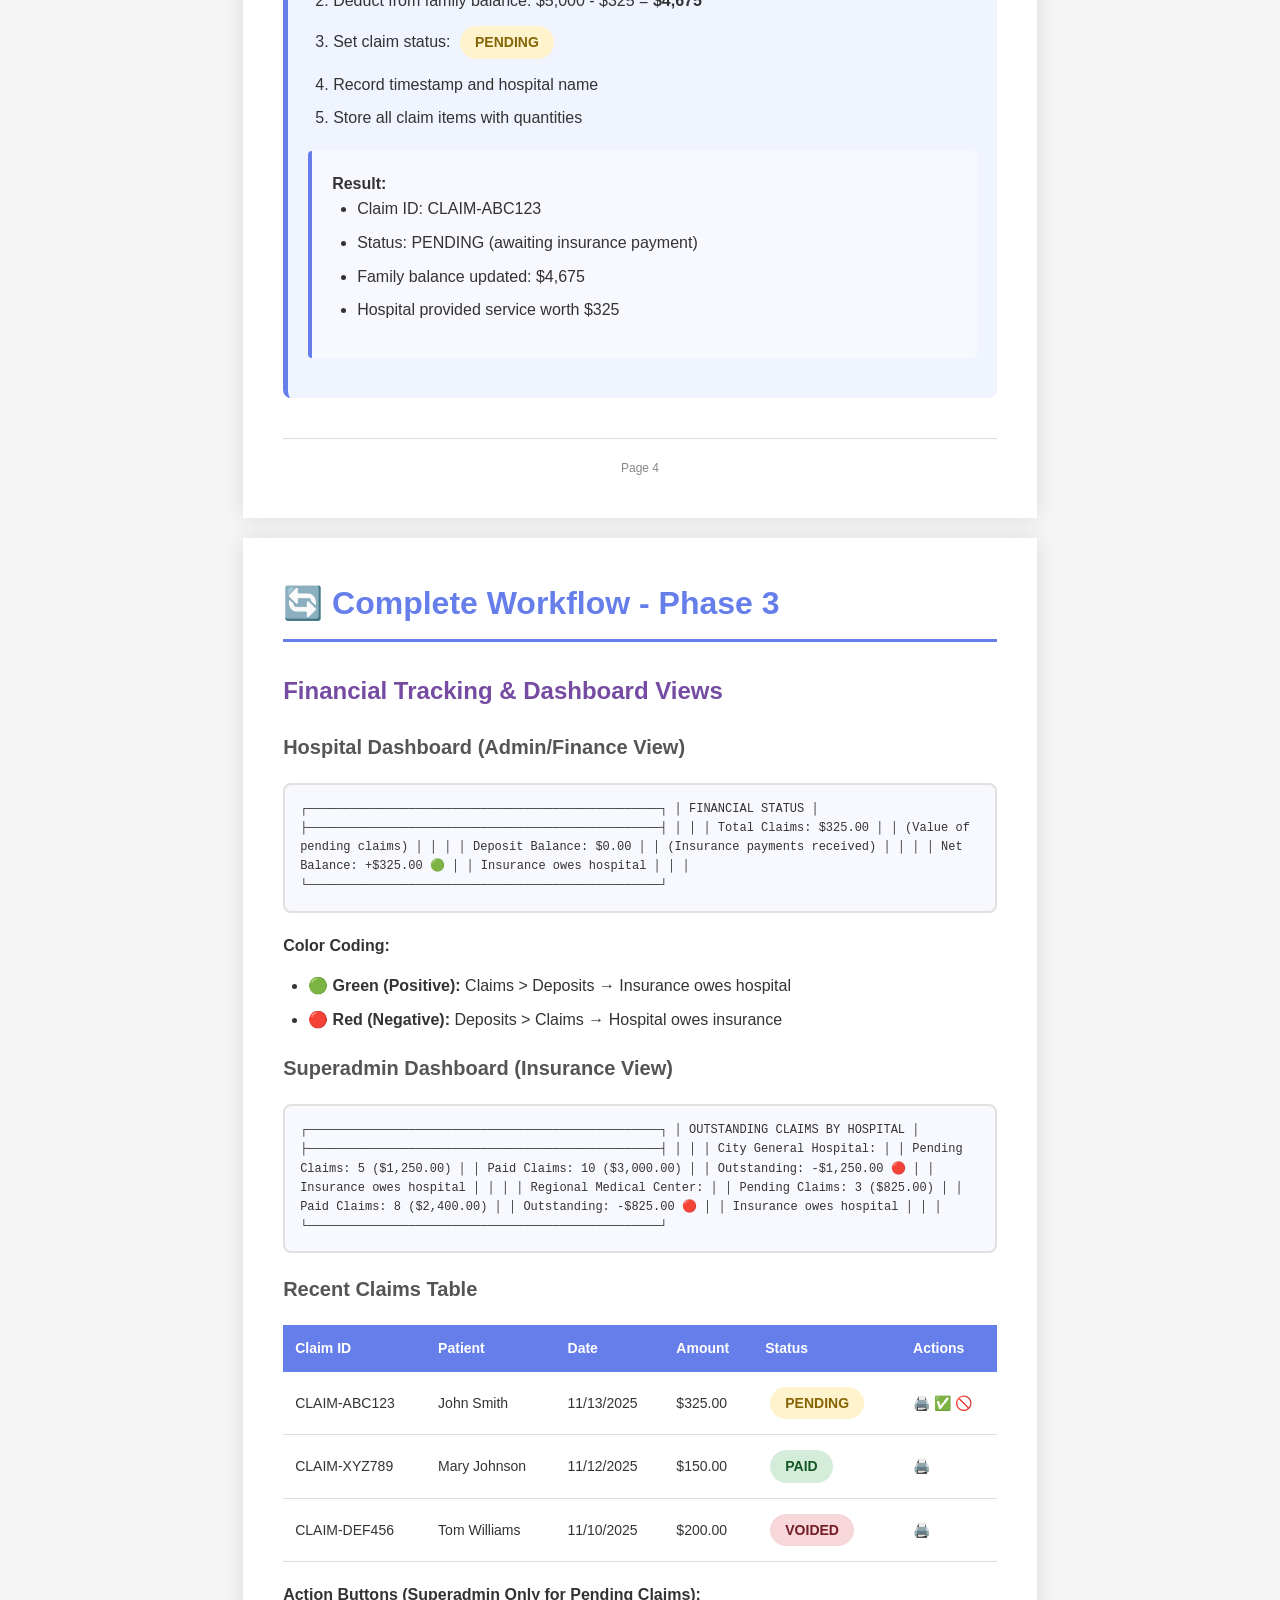
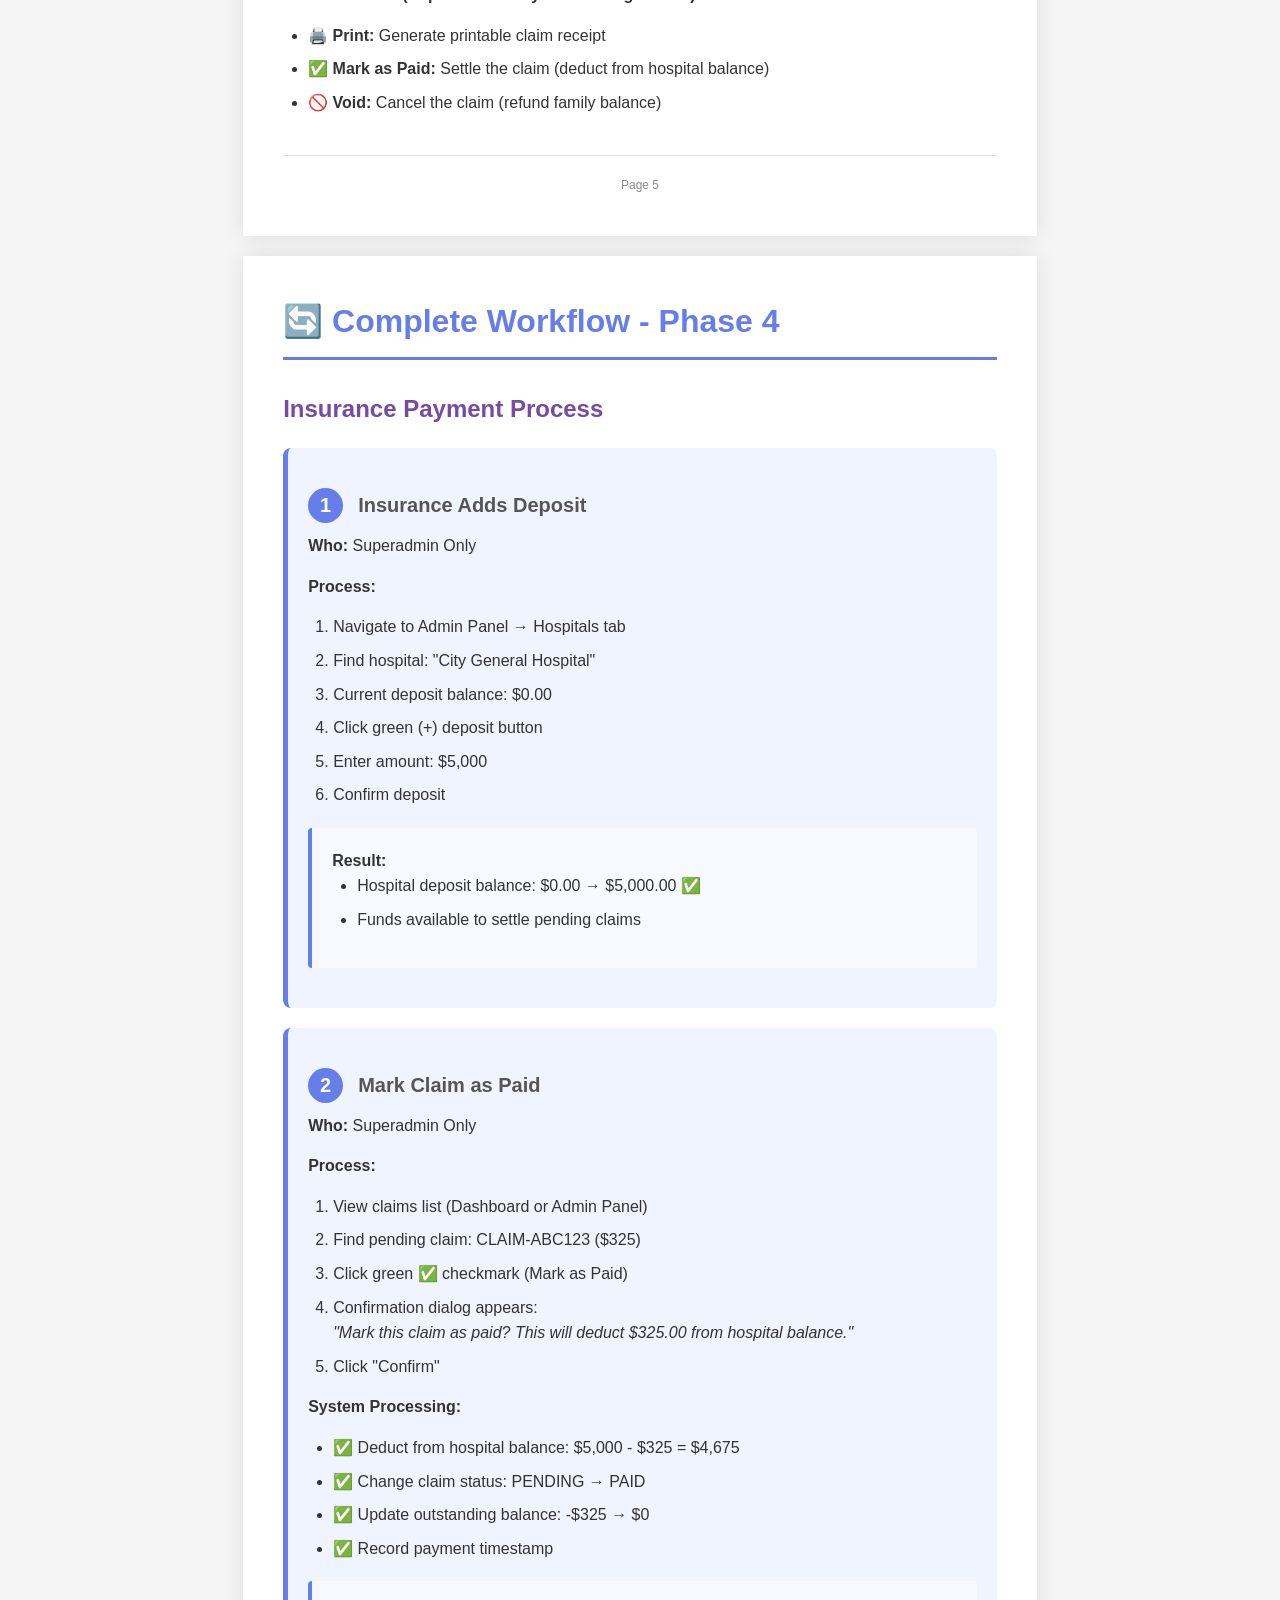
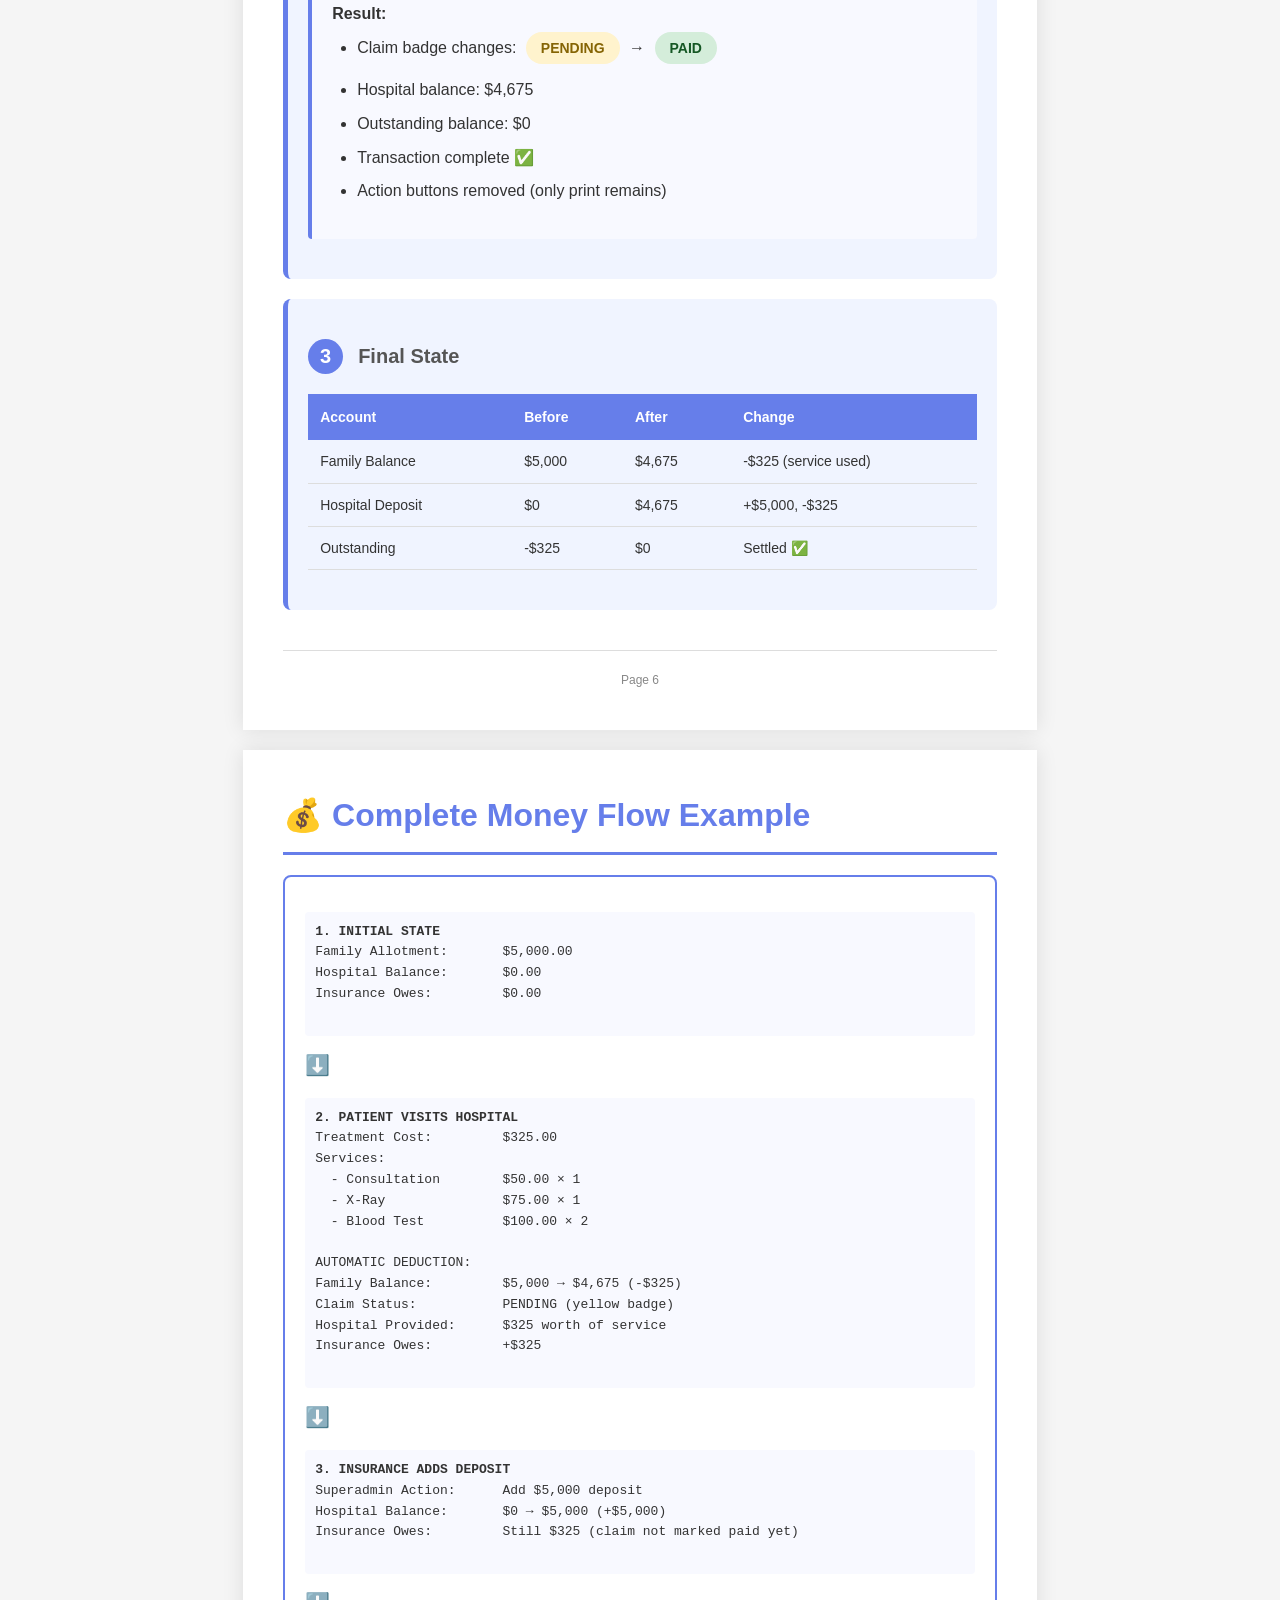
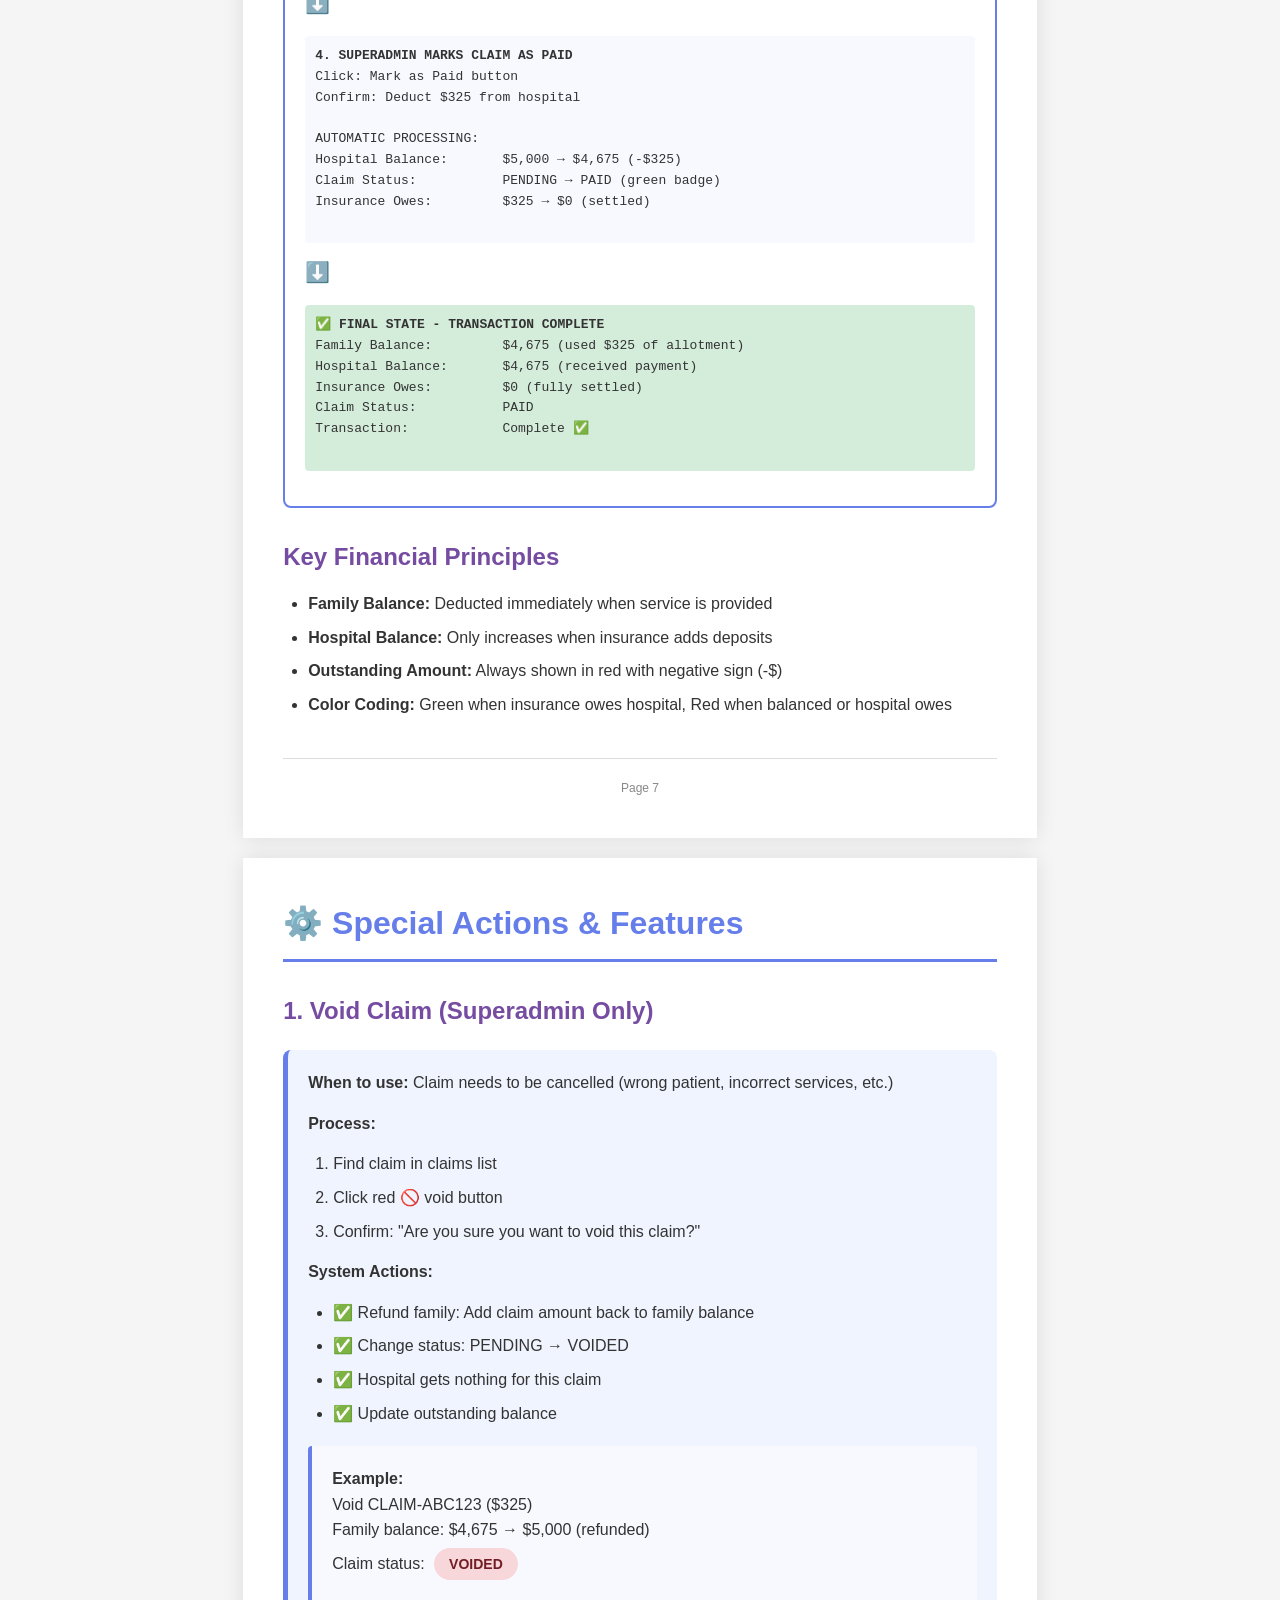
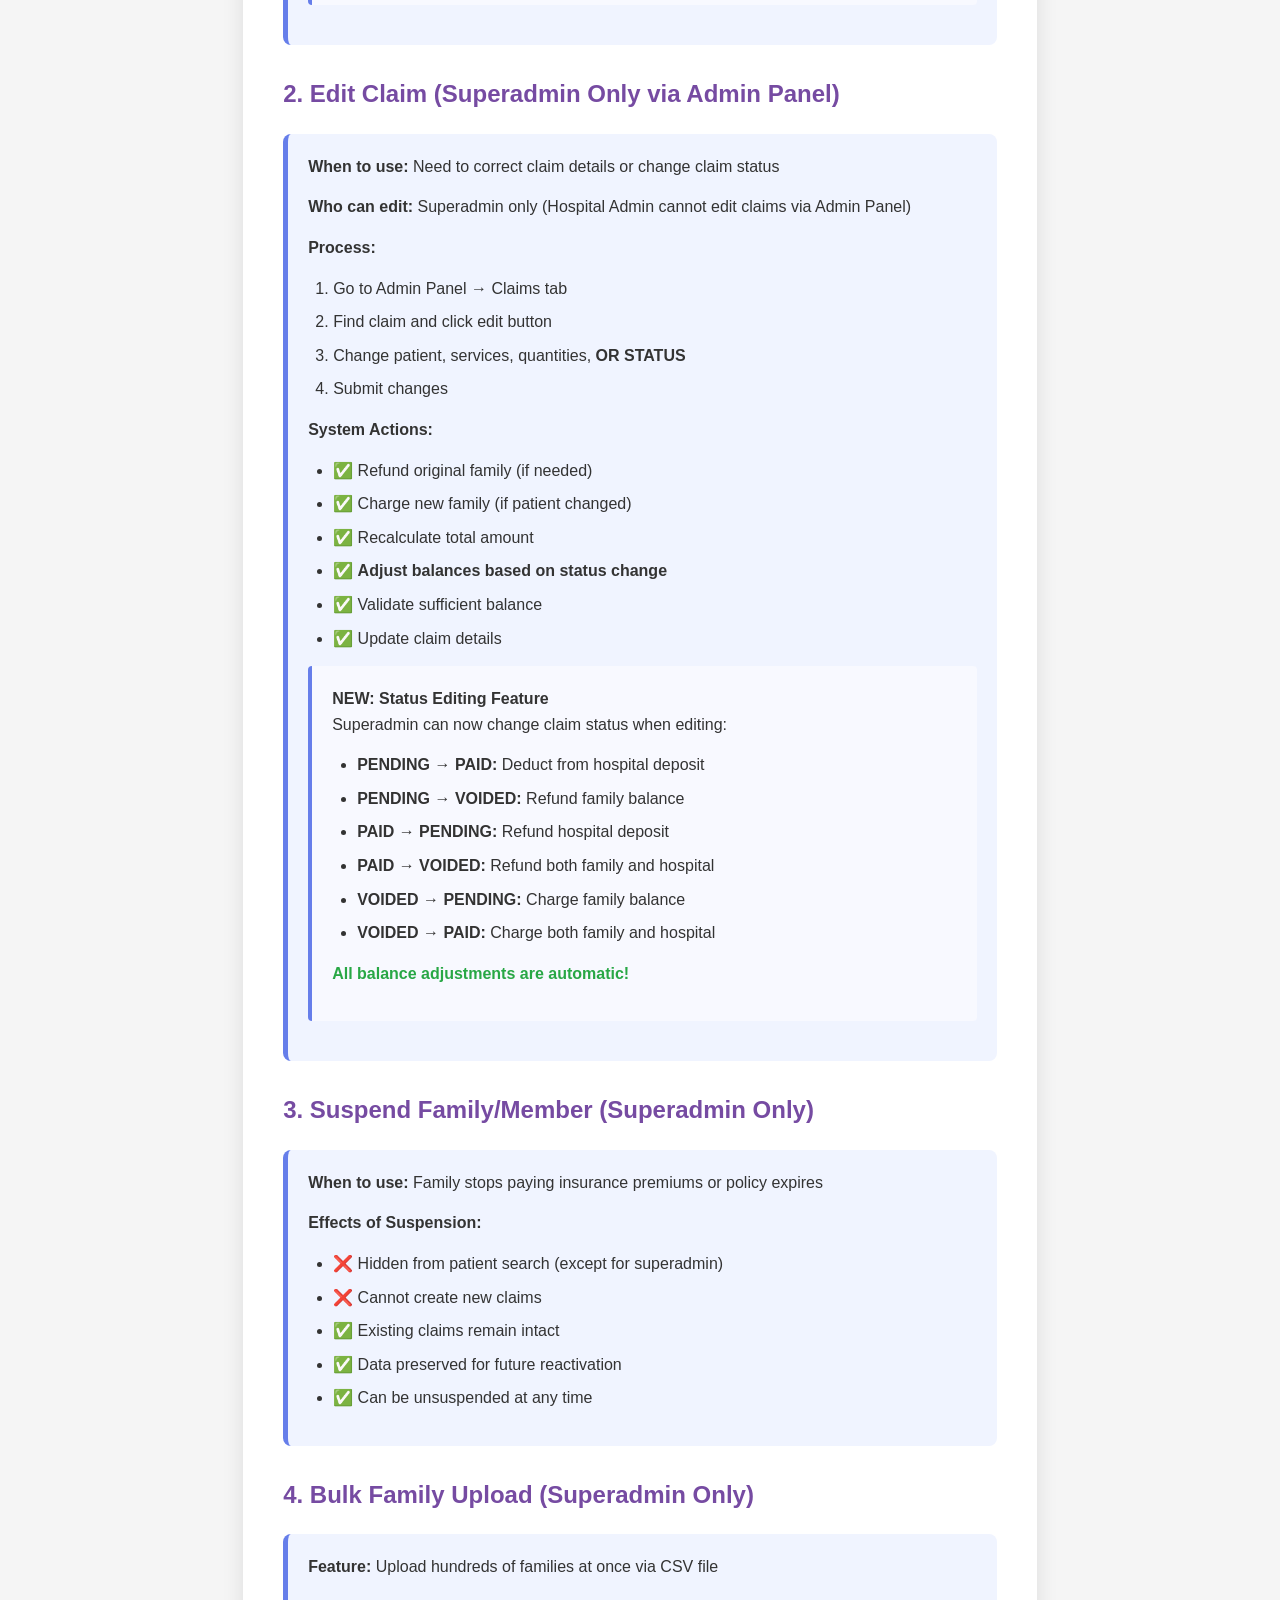
==== commit c3d312a1: "auto-commit for 09c59491-7409-4ccb-ba17-122f003c48ef" ====
--- a/frontend/public/Medical_Insurance_System_Presentation.html
+++ b/frontend/public/Medical_Insurance_System_Presentation.html
@@ -267,6 +267,7 @@
     <div style="margin-top: 60px; font-size: 20px;">
         <p>A comprehensive solution for managing medical insurance claims</p>
         <p>between Insurance Companies, Hospitals, and Patients</p>
+        <p style="margin-top: 20px; font-size: 16px; opacity: 0.9;">12-Page Complete Documentation</p>
     </div>
     <div class="date">November 2025</div>
 </div>
@@ -1185,7 +1186,147 @@
     <div class="footer">Page 9</div>
 </div>
 
-<!-- PAGE 10: CLAIM STATUS REFERENCE -->
+<!-- PAGE 10: STATUS EDITING FEATURE -->
+<div class="page">
+    <h1>🔄 Claim Status Editing Feature</h1>
+    
+    <div class="highlight-box">
+        <h3>New Feature: Edit Claim Status with Automatic Balance Adjustments</h3>
+        <p>Superadmin can now change claim status when editing claims. The system automatically handles all family and hospital balance adjustments based on status transitions.</p>
+    </div>
+    
+    <h2>Status Transition Matrix</h2>
+    
+    <table style="font-size: 13px;">
+        <tr>
+            <th>From Status</th>
+            <th>To Status</th>
+            <th>Family Balance</th>
+            <th>Hospital Balance</th>
+            <th>Use Case</th>
+        </tr>
+        <tr>
+            <td><span class="status-badge status-pending">PENDING</span></td>
+            <td><span class="status-badge status-voided">VOIDED</span></td>
+            <td>✅ Refunded (+)</td>
+            <td>➖ No change</td>
+            <td>Cancel claim</td>
+        </tr>
+        <tr>
+            <td><span class="status-badge status-pending">PENDING</span></td>
+            <td><span class="status-badge status-paid">PAID</span></td>
+            <td>➖ No change</td>
+            <td>💰 Deducted (-)</td>
+            <td>Mark as paid</td>
+        </tr>
+        <tr>
+            <td><span class="status-badge status-paid">PAID</span></td>
+            <td><span class="status-badge status-pending">PENDING</span></td>
+            <td>➖ No change</td>
+            <td>✅ Refunded (+)</td>
+            <td>Undo payment</td>
+        </tr>
+        <tr>
+            <td><span class="status-badge status-paid">PAID</span></td>
+            <td><span class="status-badge status-voided">VOIDED</span></td>
+            <td>✅ Refunded (+)</td>
+            <td>✅ Refunded (+)</td>
+            <td>Cancel paid claim</td>
+        </tr>
+        <tr>
+            <td><span class="status-badge status-voided">VOIDED</span></td>
+            <td><span class="status-badge status-pending">PENDING</span></td>
+            <td>💰 Deducted (-)</td>
+            <td>➖ No change</td>
+            <td>Reactivate claim</td>
+        </tr>
+        <tr>
+            <td><span class="status-badge status-voided">VOIDED</span></td>
+            <td><span class="status-badge status-paid">PAID</span></td>
+            <td>💰 Deducted (-)</td>
+            <td>💰 Deducted (-)</td>
+            <td>Reactivate & pay</td>
+        </tr>
+    </table>
+    
+    <h2>How It Works</h2>
+    
+    <div class="workflow-step">
+        <h3><span class="step-number">1</span>Open Edit Dialog</h3>
+        <p>Superadmin goes to Admin Panel → Claims tab → Click edit icon</p>
+    </div>
+    
+    <div class="workflow-step">
+        <h3><span class="step-number">2</span>Change Status</h3>
+        <p>Select new status from dropdown:</p>
+        <ul>
+            <li>🟡 PENDING - Service provided, awaiting payment</li>
+            <li>🟢 PAID - Insurance has paid hospital</li>
+            <li>🔴 VOIDED - Claim cancelled/rejected</li>
+        </ul>
+    </div>
+    
+    <div class="workflow-step">
+        <h3><span class="step-number">3</span>Automatic Processing</h3>
+        <p>System automatically:</p>
+        <ol>
+            <li>Reverses old status effects (refunds if needed)</li>
+            <li>Validates family and hospital balances</li>
+            <li>Applies new status effects (charges if needed)</li>
+            <li>Updates all balances</li>
+            <li>Records status change</li>
+        </ol>
+    </div>
+    
+    <h2>Example Scenario</h2>
+    
+    <div class="money-flow">
+        <div class="step">
+            <strong>Initial State</strong>
+            <pre>Family Balance:     $5,000
+Hospital Deposit:   $1,000
+Claim Amount:       $200</pre>
+        </div>
+        
+        <div class="arrow">⬇️ Create PENDING Claim</div>
+        
+        <div class="step">
+            <strong>Status: PENDING</strong>
+            <pre>Family Balance:     $4,800 (-$200)
+Hospital Deposit:   $1,000 (no change)</pre>
+        </div>
+        
+        <div class="arrow">⬇️ Edit: Change to PAID</div>
+        
+        <div class="step">
+            <strong>Status: PAID</strong>
+            <pre>Family Balance:     $4,800 (no change)
+Hospital Deposit:   $800 (-$200)</pre>
+        </div>
+        
+        <div class="arrow">⬇️ Edit: Change to VOIDED</div>
+        
+        <div class="step" style="background: #d4edda;">
+            <strong>Status: VOIDED</strong>
+            <pre>Family Balance:     $5,000 (+$200 refund)
+Hospital Deposit:   $1,000 (+$200 refund)</pre>
+        </div>
+    </div>
+    
+    <h2>Validation & Safety</h2>
+    
+    <ul>
+        <li>✅ <strong>Access Control:</strong> Only superadmin can edit claim status</li>
+        <li>✅ <strong>Balance Checks:</strong> Validates sufficient funds before changing status</li>
+        <li>✅ <strong>Atomic Operations:</strong> All changes succeed or fail together</li>
+        <li>✅ <strong>Audit Trail:</strong> Returns old and new status in response</li>
+        <li>✅ <strong>Error Handling:</strong> Clear error messages for insufficient balance</li>
+    </ul>
+    
+    <div class="footer">Page 10</div>
+</div>
+
+<!-- PAGE 11: CLAIM STATUS REFERENCE -->
 <div class="page">
     <h1>📊 Claim Status Reference Guide</h1>
     
@@ -1281,10 +1422,10 @@
         </ul>
     </div>
     
-    <div class="footer">Page 10</div>
+    <div class="footer">Page 11</div>
 </div>
 
-<!-- PAGE 11: BENEFITS & CONCLUSION -->
+<!-- PAGE 12: BENEFITS & CONCLUSION -->
 <div class="page">
     <h1>✨ System Benefits & Advantages</h1>
     
@@ -1381,7 +1522,7 @@
         <p style="font-size: 18px; margin-top: 15px;">Streamlining Healthcare Financial Operations</p>
     </div>
     
-    <div class="footer">Page 11</div>
+    <div class="footer">Page 12</div>
 </div>
 
 </body>
